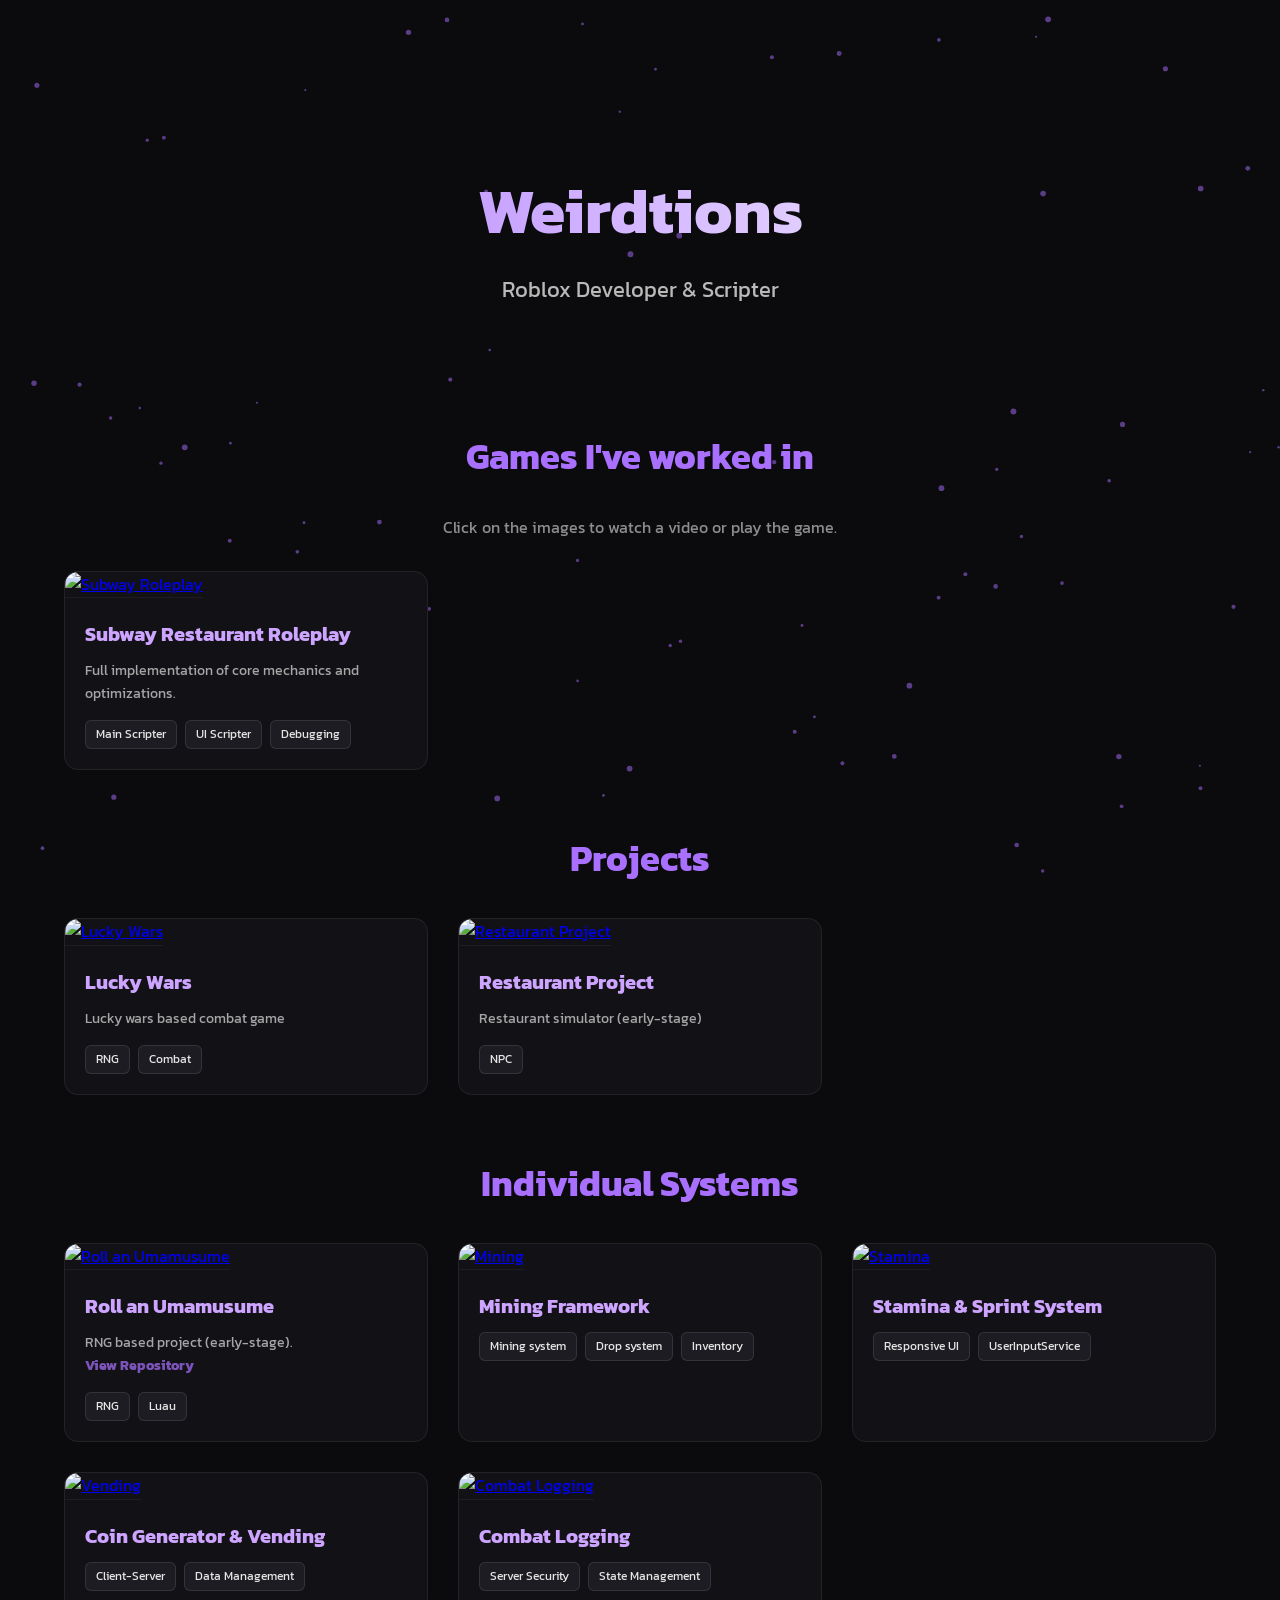
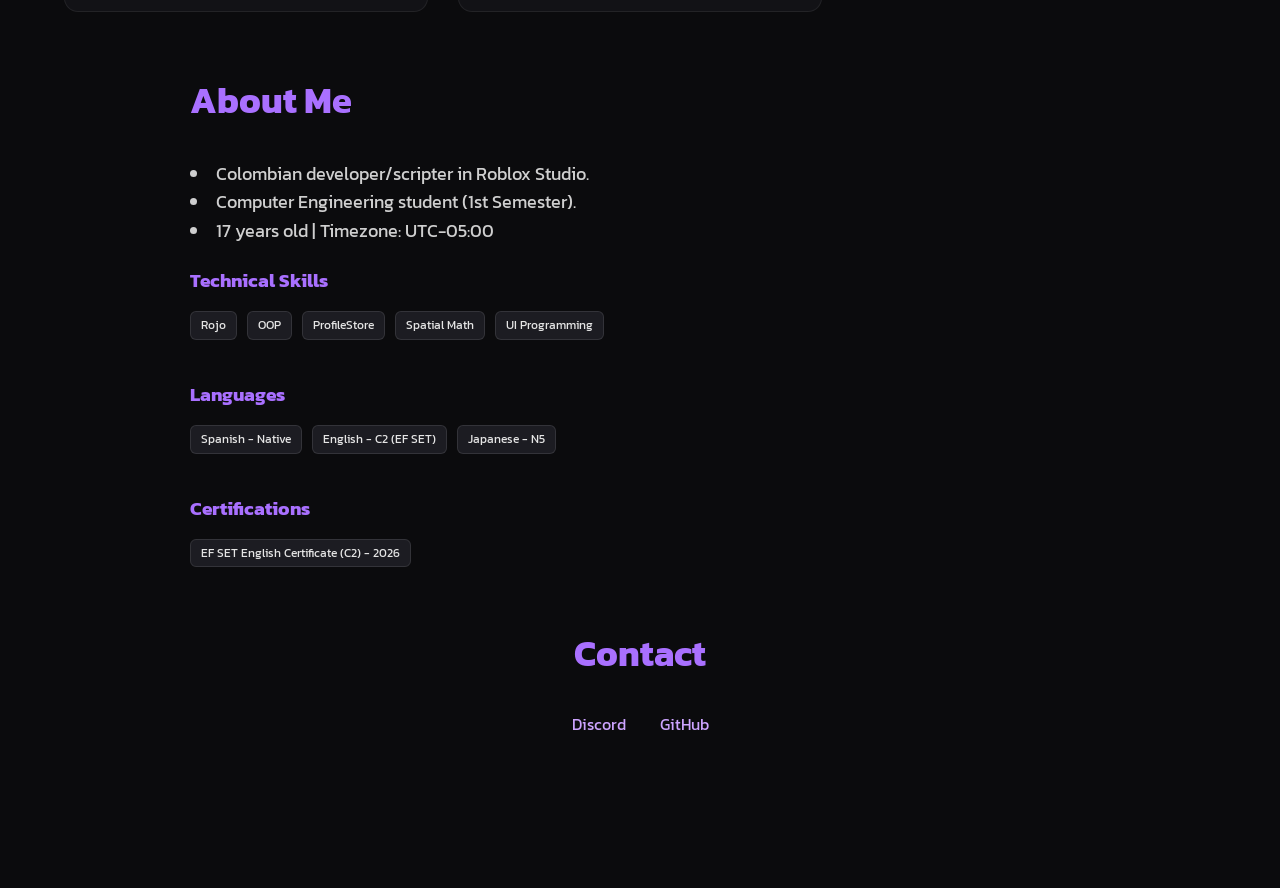
==== index.html @ 94214bb8 "Update index.html" ====
<!DOCTYPE html>
<html lang="en">
<head>
  <meta charset="UTF-8" />
  <meta name="viewport" content="width=device-width, initial-scale=1.0" />
  <title>Weirdtions | Roblox Scripter</title>
  <style>
    @import url('https://fonts.googleapis.com/css2?family=Kanit:wght@300;400;700&display=swap');

    * {
      margin: 0;
      padding: 0;
      box-sizing: border-box;
      font-family: 'Kanit', sans-serif;
    }

    body {
      background: #0b0b0d;
      color: #e5e5e5;
      overflow-x: hidden;
      line-height: 1.6;
    }

    /* --- Header --- */
    header {
      position: sticky;
      top: 0;
      background: rgba(10, 10, 12, 0.8);
      backdrop-filter: blur(8px);
      padding: 20px 40px;
      display: flex;
      justify-content: space-between;
      align-items: center;
      z-index: 1000;
      border-bottom: 1px solid rgba(255,255,255,0.06);
    }

    header h1 {
      font-size: 28px;
      font-weight: 700;
      color: #a970ff;
      letter-spacing: 2px;
    }

    nav a {
      margin-left: 30px;
      text-decoration: none;
      color: #d1d1d1;
      transition: 0.3s;
      font-size: 14px;
      text-transform: uppercase;
    }

    nav a:hover {
      color: #a970ff;
    }

    /* --- Particles --- */
    #particles {
      position: fixed;
      top: 0;
      left: 0;
      width: 100%;
      height: 100%;
      z-index: -1;
      pointer-events: none;
    }

    /* --- Sections General --- */
    section {
      width: 90%;
      max-width: 1200px;
      margin: 60px auto;
    }

    .section-title {
      font-size: 36px;
      color: #a970ff;
      margin-bottom: 30px;
      text-align: center;
    }

    /* --- Hero Section --- */
    .hero {
      text-align: center;
      padding: 100px 20px 60px;
    }

    .hero h2 {
      font-size: 64px;
      margin-bottom: 10px;
      background: linear-gradient(to right, #a970ff, #fff);
      -webkit-background-clip: text;
      -webkit-text-fill-color: transparent;
    }

    .hero p {
      font-size: 22px;
      opacity: 0.8;
    }

    /* --- Grid & Cards --- */
    .grid {
      display: grid;
      grid-template-columns: repeat(auto-fill, minmax(320px, 1fr));
      gap: 30px;
    }

    .card {
      background: #121216;
      border: 1px solid rgba(255,255,255,0.07);
      border-radius: 14px;
      overflow: hidden;
      transition: transform 0.35s ease, box-shadow 0.35s ease;
      display: flex;
      flex-direction: column;
    }

    .card:hover {
      transform: translateY(-8px);
      box-shadow: 0 0 25px rgba(169,112,255,0.25);
    }

    .card img {
      width: 100%;
      height: 180px;
      object-fit: cover;
      border-bottom: 1px solid rgba(255,255,255,0.05);
    }

    .card-content {
      padding: 20px;
      flex-grow: 1;
    }

    .card-content h3 {
      margin-bottom: 10px;
      color: #cda4ff;
      font-size: 20px;
    }

    .card-content p {
      font-size: 14px;
      opacity: 0.7;
      margin-bottom: 15px;
    }

    .card-content a {
      color: #a970ff;
      text-decoration: none;
      font-weight: bold;
    }

    /* --- Tags --- */
    .tags {
      margin-top: auto;
      display: flex;
      flex-wrap: wrap;
      gap: 8px;
    }

    .tag {
      padding: 4px 10px;
      background: #1c1c22;
      border-radius: 6px;
      font-size: 12px;
      border: 1px solid rgba(255,255,255,0.1);
    }

    /* --- About & Skills --- */
    .content-block {
      max-width: 900px;
    }

    ul {
      list-style-position: inside;
      margin-bottom: 20px;
    }

    .tag-link {
        text-decoration: none;
        color: inherit;
    }

  </style>
</head>
<body>

  <canvas id="particles"></canvas>
  
  <section class="hero">
    <h2>Weirdtions</h2>
    <p>Roblox Developer & Scripter</p>
  </section>

  <section id="projects">
    <h2 class="section-title">Games I've worked in</h2>
    <p style="text-align: center; margin-bottom: 30px; opacity: 0.6;">Click on the images to watch a video or play the game.</p>
    
    <div class="grid">
      <div class="card">
        <a href="https://www.roblox.com/games/83786042739944/Subway-Restaurant-Roleplay" target="_blank">
          <img src="https://tr.rbxcdn.com/180DAY-7998c14dd5353970a750740cd9629d48/768/432/Image/Webp/noFilter" alt="Subway Roleplay" />
        </a>
        <div class="card-content">
          <h3>Subway Restaurant Roleplay</h3>
          <p>Full implementation of core mechanics and optimizations.</p>
          <div class="tags">
            <span class="tag">Main Scripter</span>
            <span class="tag">UI Scripter</span>
            <span class="tag">Debugging</span>
          </div>
        </div>
      </div>
    </div>
  </section>

  <section>
    <h2 class="section-title">Projects</h2>
    <div class="grid">
      
      <div class="card">
        <a href="https://streamable.com/yrgcjq" target="_blank">
          <img src="https://i.ibb.co/fVd57yQ2/Roblox-Screen-Shot20260523-104305053.png" alt="Lucky Wars"/>
        </a>
        <div class="card-content">
          <h3>Lucky Wars</h3>
          <p>Lucky wars based combat game</p>
          <div class="tags">
            <span class="tag">RNG</span>
            <span class="tag">Combat</span>
          </div>
        </div>
      </div>
      
      <div class="card">
        <a href="https://streamable.com/957iaq" target="_blank">
          <img src="https://i.ibb.co/vCypgT9j/Roblox-Screen-Shot20260523-104346389.png" alt="Restaurant Project"/>
        </a>
        <div class="card-content">
          <h3>Restaurant Project</h3>
          <p>Restaurant simulator (early-stage)</p>
          <div class="tags">
            <span class="tag">NPC</span>
          </div>
        </div>
      </div>
      
    </div>
  </section>

  <section>
    <h2 class="section-title">Individual Systems</h2>
    <div class="grid">
      
      <div class="card">
        <a href="https://streamable.com/8vircv" target="_blank">
          <img src="https://i.ibb.co/5hd9XRy0/Roblox-Screen-Shot20260214-201826424.png" alt="Roll an Umamusume" />
        </a>
        <div class="card-content">
          <h3>Roll an Umamusume</h3>
          <p>RNG based project (early-stage). <br> <a href="https://github.com/Weirdtions/Roll-an-Umamusume" target="_blank">View Repository</a></p>
          <div class="tags">
            <span class="tag">RNG</span>
            <span class="tag">Luau</span>
          </div>
        </div>
      </div>
      
      <div class="card">
        <a href="https://streamable.com/4tppvn" target="_blank">
          <img src="https://i.ibb.co/XZjhmpHh/Roblox-Screen-Shot20260102-184809490.png" alt="Mining" />
        </a>
        <div class="card-content">
          <h3>Mining Framework</h3>
          <div class="tags">
            <span class="tag">Mining system</span>
            <span class="tag">Drop system</span>
            <span class="tag">Inventory</span>
          </div>
        </div>
      </div>

      <div class="card">
        <a href="https://streamable.com/7yrb4y" target="_blank">
          <img src="https://i.ibb.co/21bM88f7/Roblox-Screen-Shot20251123-150308540.png" alt="Stamina" />
        </a>
        <div class="card-content">
          <h3>Stamina & Sprint System</h3>
          <div class="tags">
            <span class="tag">Responsive UI</span>
            <span class="tag">UserInputService</span>
          </div>
        </div>
      </div>

      <div class="card">
        <a href="https://streamable.com/p9arel" target="_blank">
          <img src="https://i.ibb.co/xTkb9Qv/image.png" alt="Vending" />
        </a>
        <div class="card-content">
          <h3>Coin Generator & Vending</h3>
          <div class="tags">
            <span class="tag">Client-Server</span>
            <span class="tag">Data Management</span>
          </div>
        </div>
      </div>

      <div class="card">
        <a href="https://streamable.com/cpd4g8" target="_blank">
          <img src="https://i.ibb.co/7xpnQQR8/Roblox-Screen-Shot20251229-204443627.png" alt="Combat Logging" />
        </a>
        <div class="card-content">
          <h3>Combat Logging</h3>
          <div class="tags">
            <span class="tag">Server Security</span>
            <span class="tag">State Management</span>
          </div>
        </div>
      </div>
    </div>
  </section>

  <section id="about" class="content-block">
    <h2 class="section-title" style="text-align: left;">About Me</h2>
    <ul style="font-size: 18px; opacity: 0.9;">
      <li>Colombian developer/scripter in Roblox Studio.</li>
      <li>Computer Engineering student (1st Semester).</li>
      <li>17 years old | Timezone: UTC-05:00</li>
    </ul>

    <h3 style="color: #a970ff; margin-bottom: 15px;">Technical Skills</h3>
    <div style="display:flex; flex-wrap:wrap; gap:10px; margin-bottom: 40px;">
      <span class="tag">Rojo</span>
      <span class="tag">OOP</span>
      <span class="tag">ProfileStore</span>
      <span class="tag">Spatial Math</span>
      <span class="tag">UI Programming</span>
    </div>

    <h3 style="color: #a970ff; margin-bottom: 15px;">Languages</h3>
    <div style="display:flex; flex-wrap:wrap; gap:10px; margin-bottom: 40px;">
      <span class="tag">Spanish - Native</span>
      <span class="tag">English - C2 (EF SET)</span>
      <span class="tag">Japanese - N5</span>
    </div>

    <h3 style="color: #a970ff; margin-bottom: 15px;">Certifications</h3>
    <a href="https://cert.efset.org/RaTxkC" target="_blank" class="tag-link">
        <span class="tag" style="cursor: pointer;">EF SET English Certificate (C2) - 2026</span>
    </a>
  </section>

  <section id="contact" style="margin-bottom: 150px;">
    <h2 class="section-title">Contact</h2>
    <div style="text-align: center;">
      <a href="https://discord.com/users/weirdtions_" target="_blank" style="color:#cda4ff; margin: 0 15px; text-decoration: none;">Discord</a>
      <a href="https://github.com/weirdtions" target="_blank" style="color:#cda4ff; margin: 0 15px; text-decoration: none;">GitHub</a>
    </div>
  </section>

  <script>
    const canvas = document.getElementById("particles");
    const ctx = canvas.getContext("2d");

    function resize() {
      canvas.width = window.innerWidth;
      canvas.height = window.innerHeight;
    }
    window.addEventListener('resize', resize);
    resize();

    const particles = [];
    for (let i = 0; i < 80; i++) {
      particles.push({
        x: Math.random() * canvas.width,
        y: Math.random() * canvas.height,
        size: Math.random() * 2 + 1,
        vx: (Math.random() - 0.5) * 0.4,
        vy: (Math.random() - 0.5) * 0.4,
      });
    }

    function animate() {
      ctx.clearRect(0, 0, canvas.width, canvas.height);
      ctx.fillStyle = "rgba(169,112,255,0.5)";
      particles.forEach(p => {
        p.x += p.vx;
        p.y += p.vy;
        if (p.x < 0 || p.x > canvas.width) p.vx *= -1;
        if (p.y < 0 || p.y > canvas.height) p.vy *= -1;
        ctx.beginPath();
        ctx.arc(p.x, p.y, p.size, 0, Math.PI * 2);
        ctx.fill();
      });
      requestAnimationFrame(animate);
    }
    animate();
  </script>
</body>
</html>
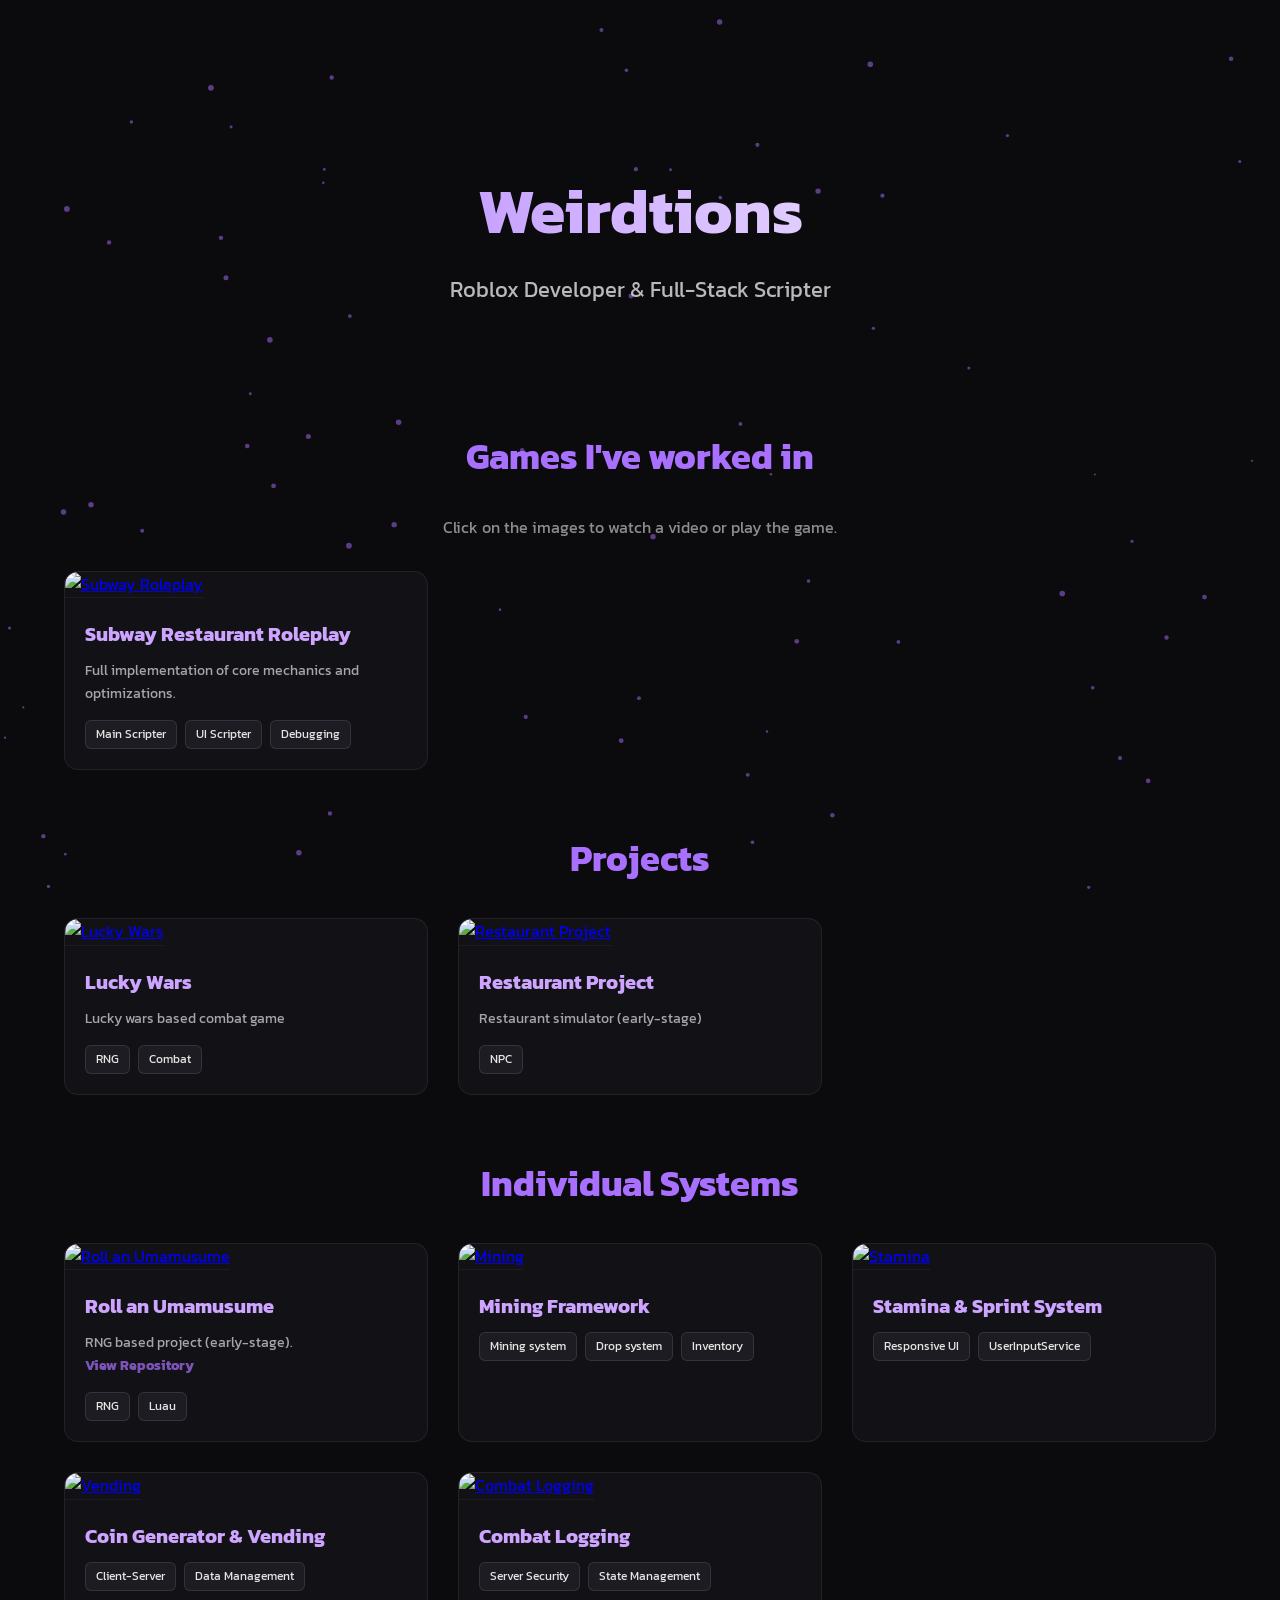
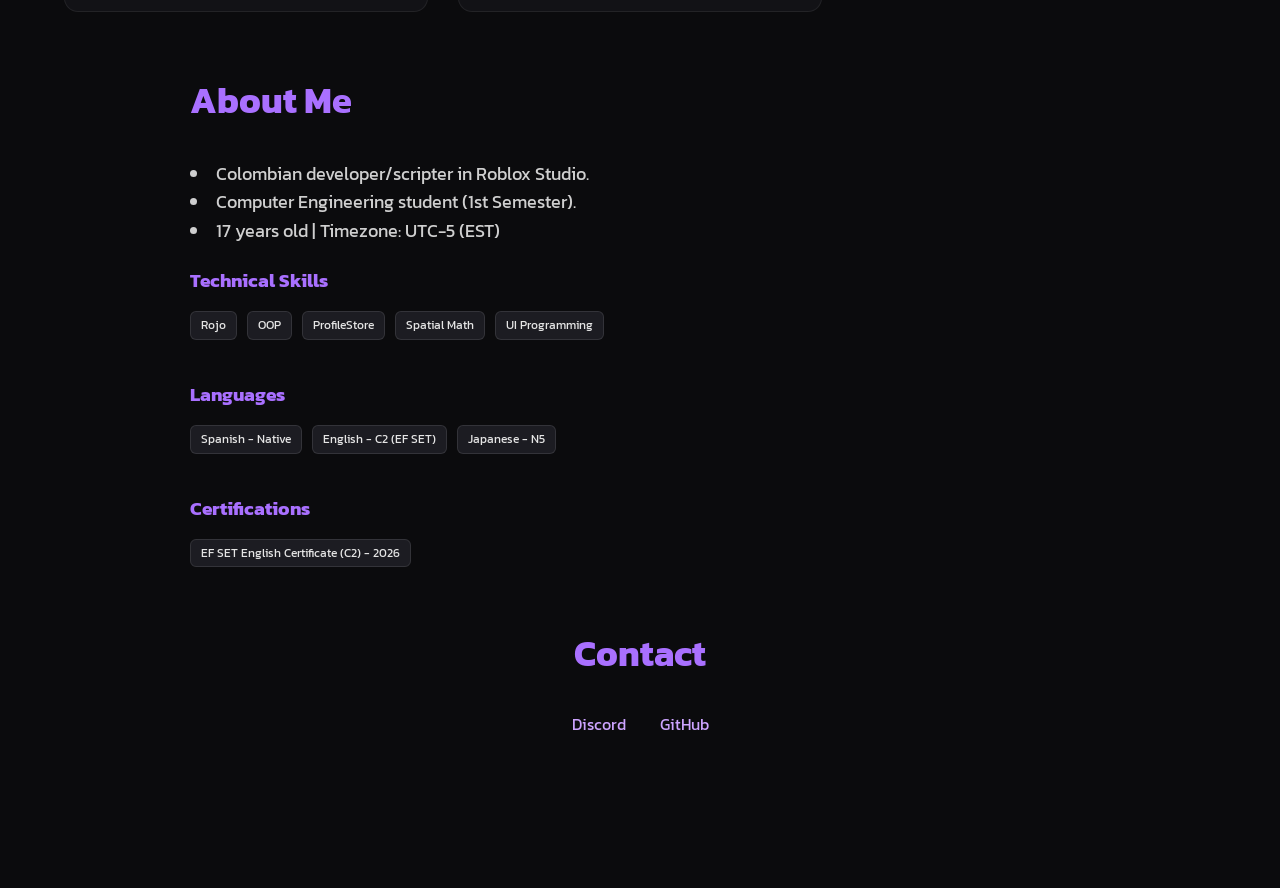
==== commit 67fc6645: "Update job title and timezone format" ====
--- a/index.html
+++ b/index.html
@@ -190,7 +190,7 @@
   
   <section class="hero">
     <h2>Weirdtions</h2>
-    <p>Roblox Developer & Scripter</p>
+    <p>Roblox Developer & Full-Stack Scripter</p>
   </section>
 
   <section id="projects">
@@ -327,7 +327,7 @@
     <ul style="font-size: 18px; opacity: 0.9;">
       <li>Colombian developer/scripter in Roblox Studio.</li>
       <li>Computer Engineering student (1st Semester).</li>
-      <li>17 years old | Timezone: UTC-05:00</li>
+      <li>17 years old | Timezone: UTC-5 (EST)</li>
     </ul>
 
     <h3 style="color: #a970ff; margin-bottom: 15px;">Technical Skills</h3>
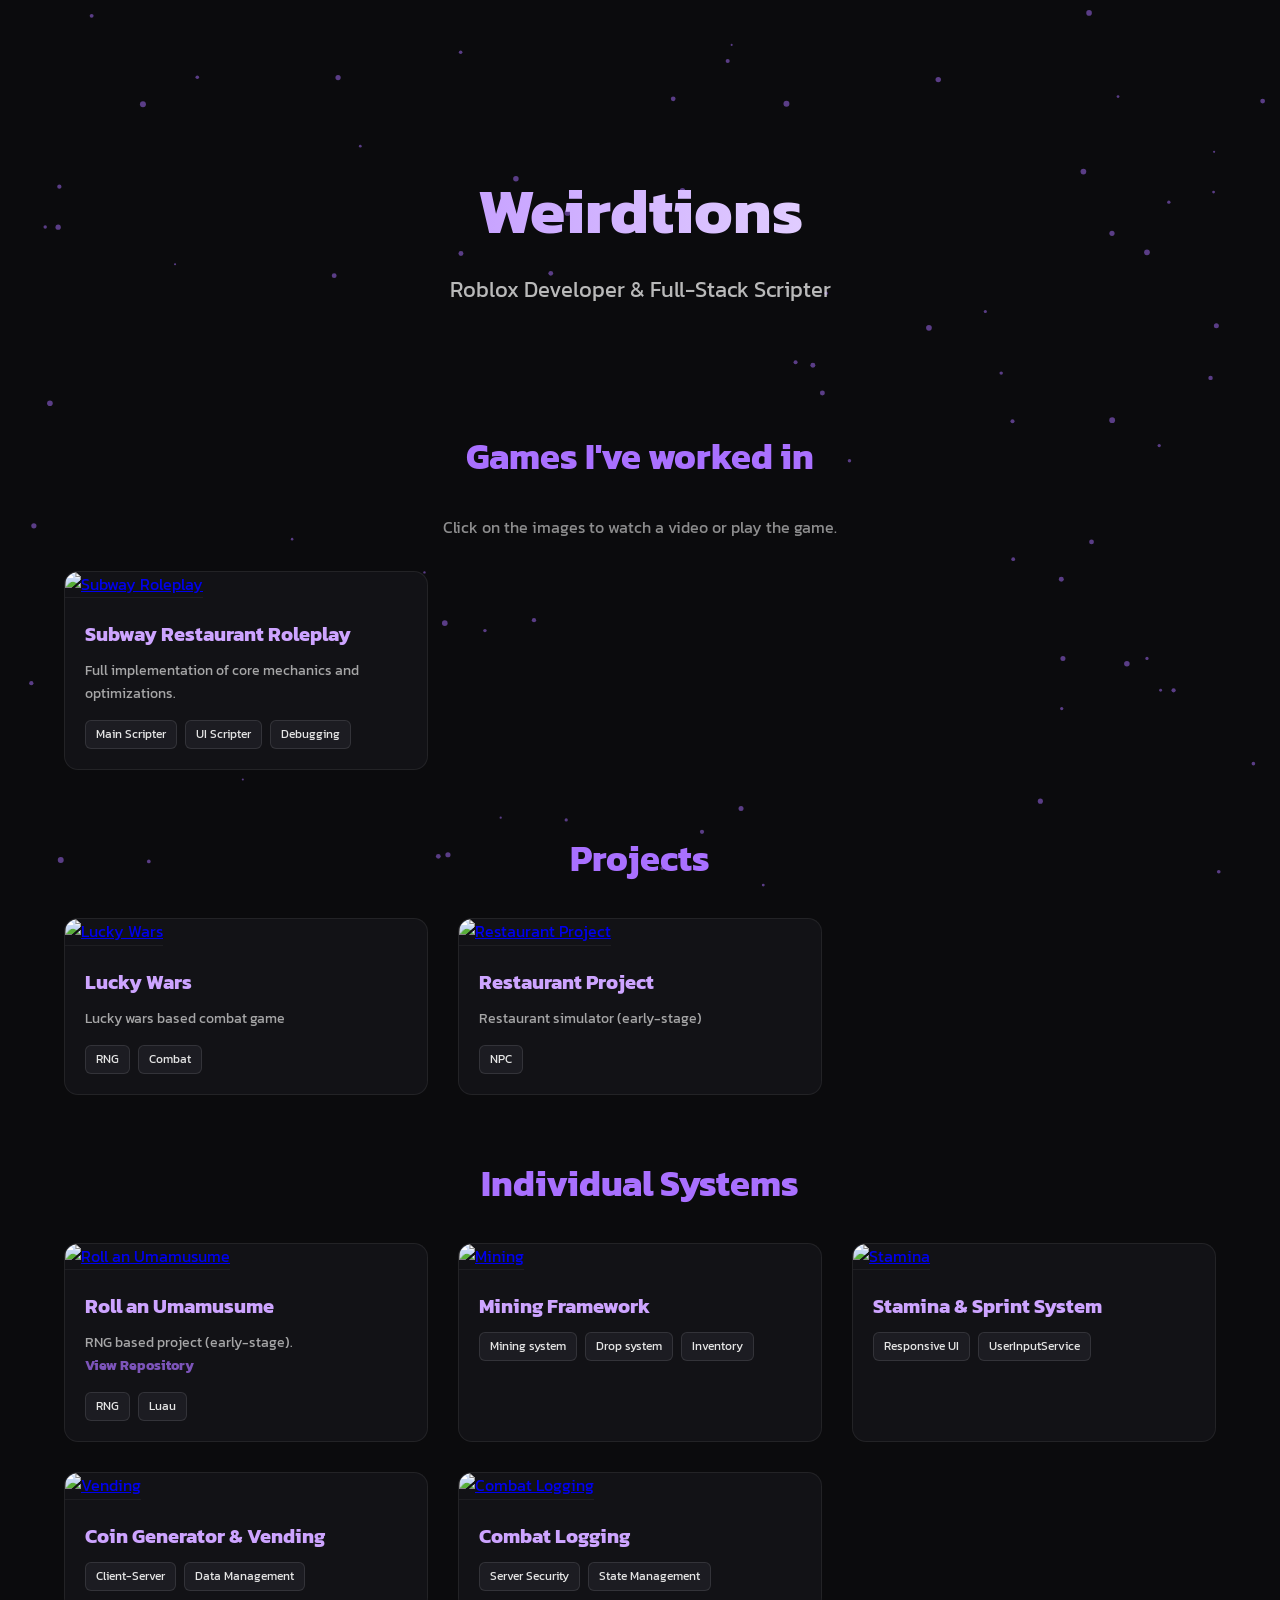
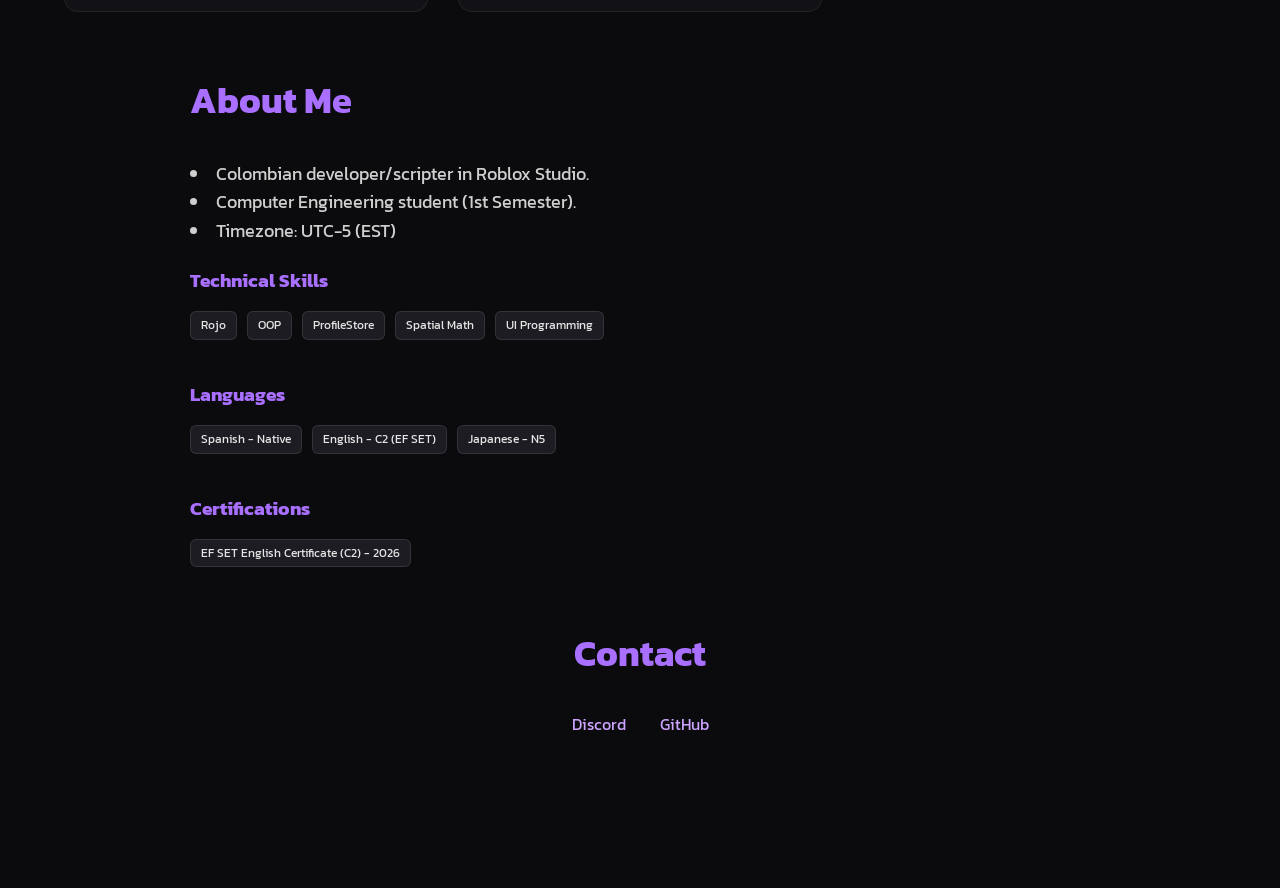
==== commit 5934a41d: "Update index.html" ====
--- a/index.html
+++ b/index.html
@@ -327,7 +327,7 @@
     <ul style="font-size: 18px; opacity: 0.9;">
       <li>Colombian developer/scripter in Roblox Studio.</li>
       <li>Computer Engineering student (1st Semester).</li>
-      <li>17 years old | Timezone: UTC-5 (EST)</li>
+      <li>Timezone: UTC-5 (EST)</li>
     </ul>
 
     <h3 style="color: #a970ff; margin-bottom: 15px;">Technical Skills</h3>
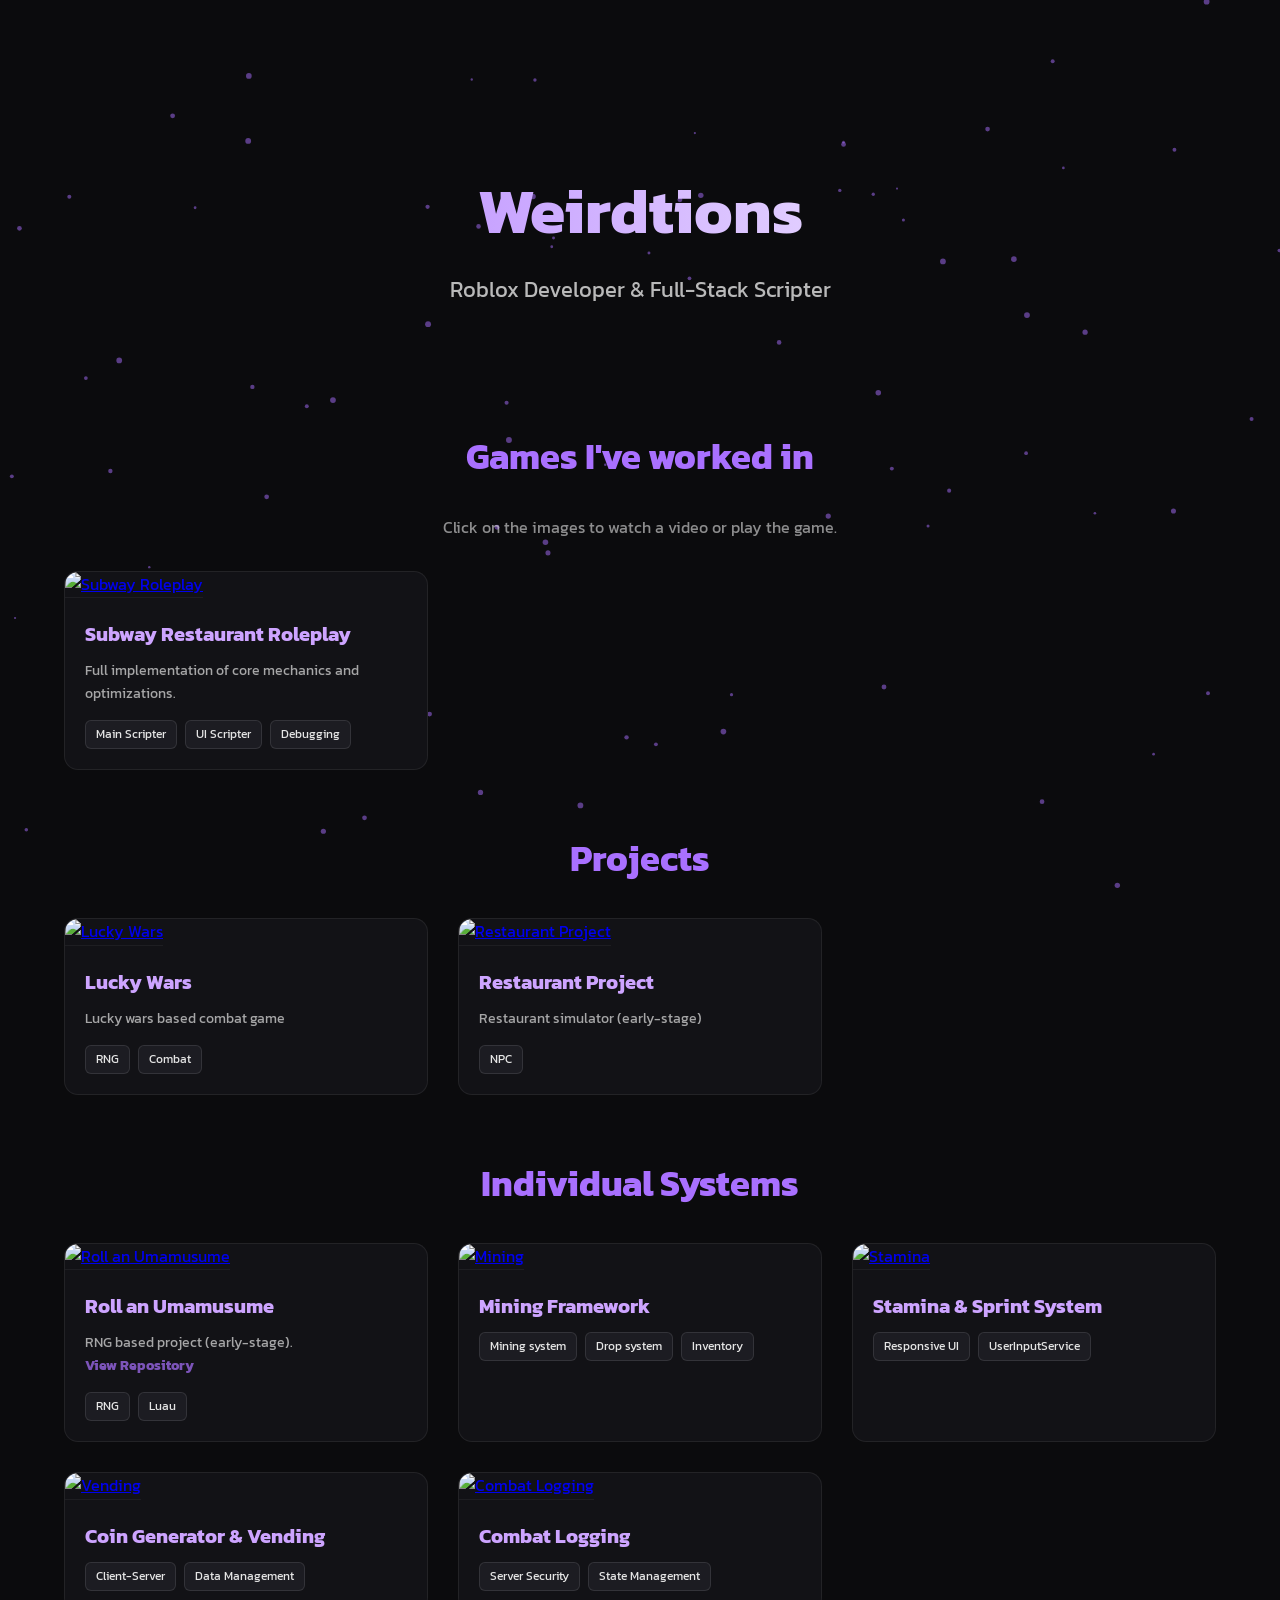
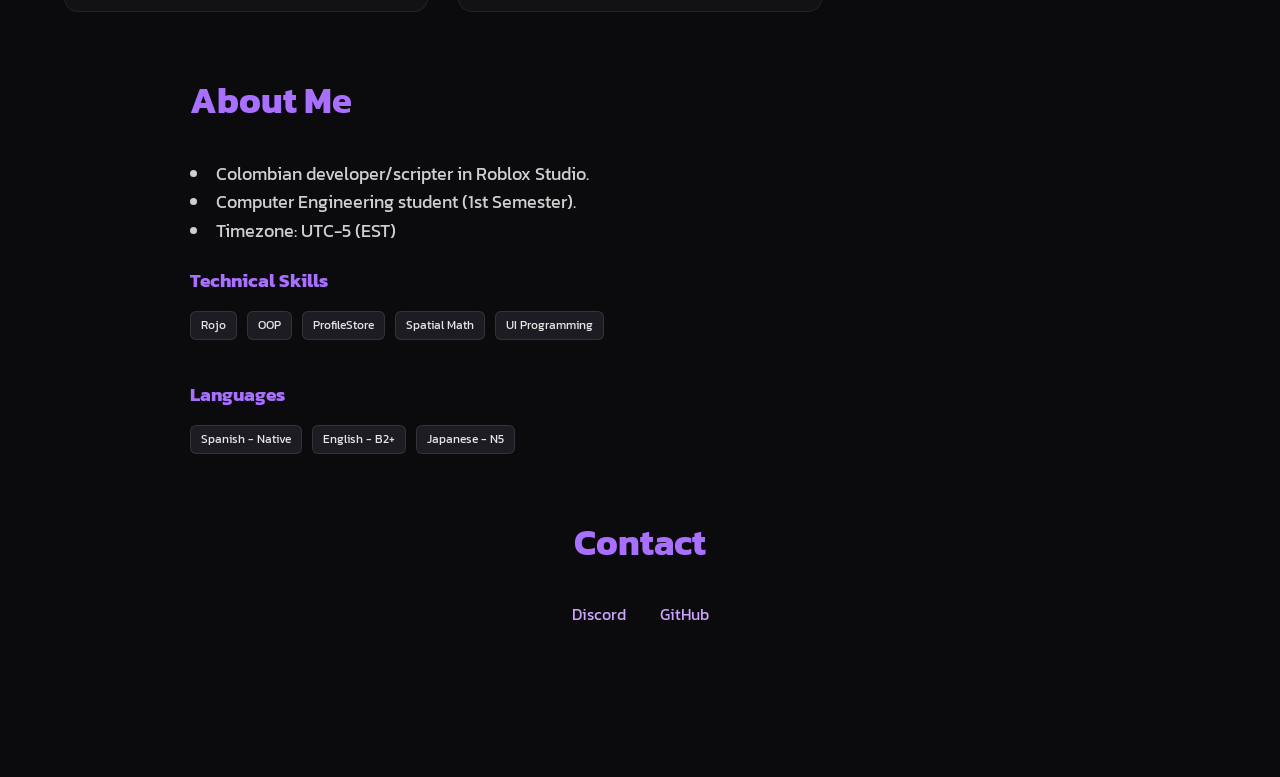
==== commit 20009e01: "Change English proficiency level to B2 Updated English language proficiency level from C2 to B2." ====
--- a/index.html
+++ b/index.html
@@ -342,14 +342,9 @@
     <h3 style="color: #a970ff; margin-bottom: 15px;">Languages</h3>
     <div style="display:flex; flex-wrap:wrap; gap:10px; margin-bottom: 40px;">
       <span class="tag">Spanish - Native</span>
-      <span class="tag">English - C2 (EF SET)</span>
+      <span class="tag">English - B2+</span>
       <span class="tag">Japanese - N5</span>
     </div>
-
-    <h3 style="color: #a970ff; margin-bottom: 15px;">Certifications</h3>
-    <a href="https://cert.efset.org/RaTxkC" target="_blank" class="tag-link">
-        <span class="tag" style="cursor: pointer;">EF SET English Certificate (C2) - 2026</span>
-    </a>
   </section>
 
   <section id="contact" style="margin-bottom: 150px;">
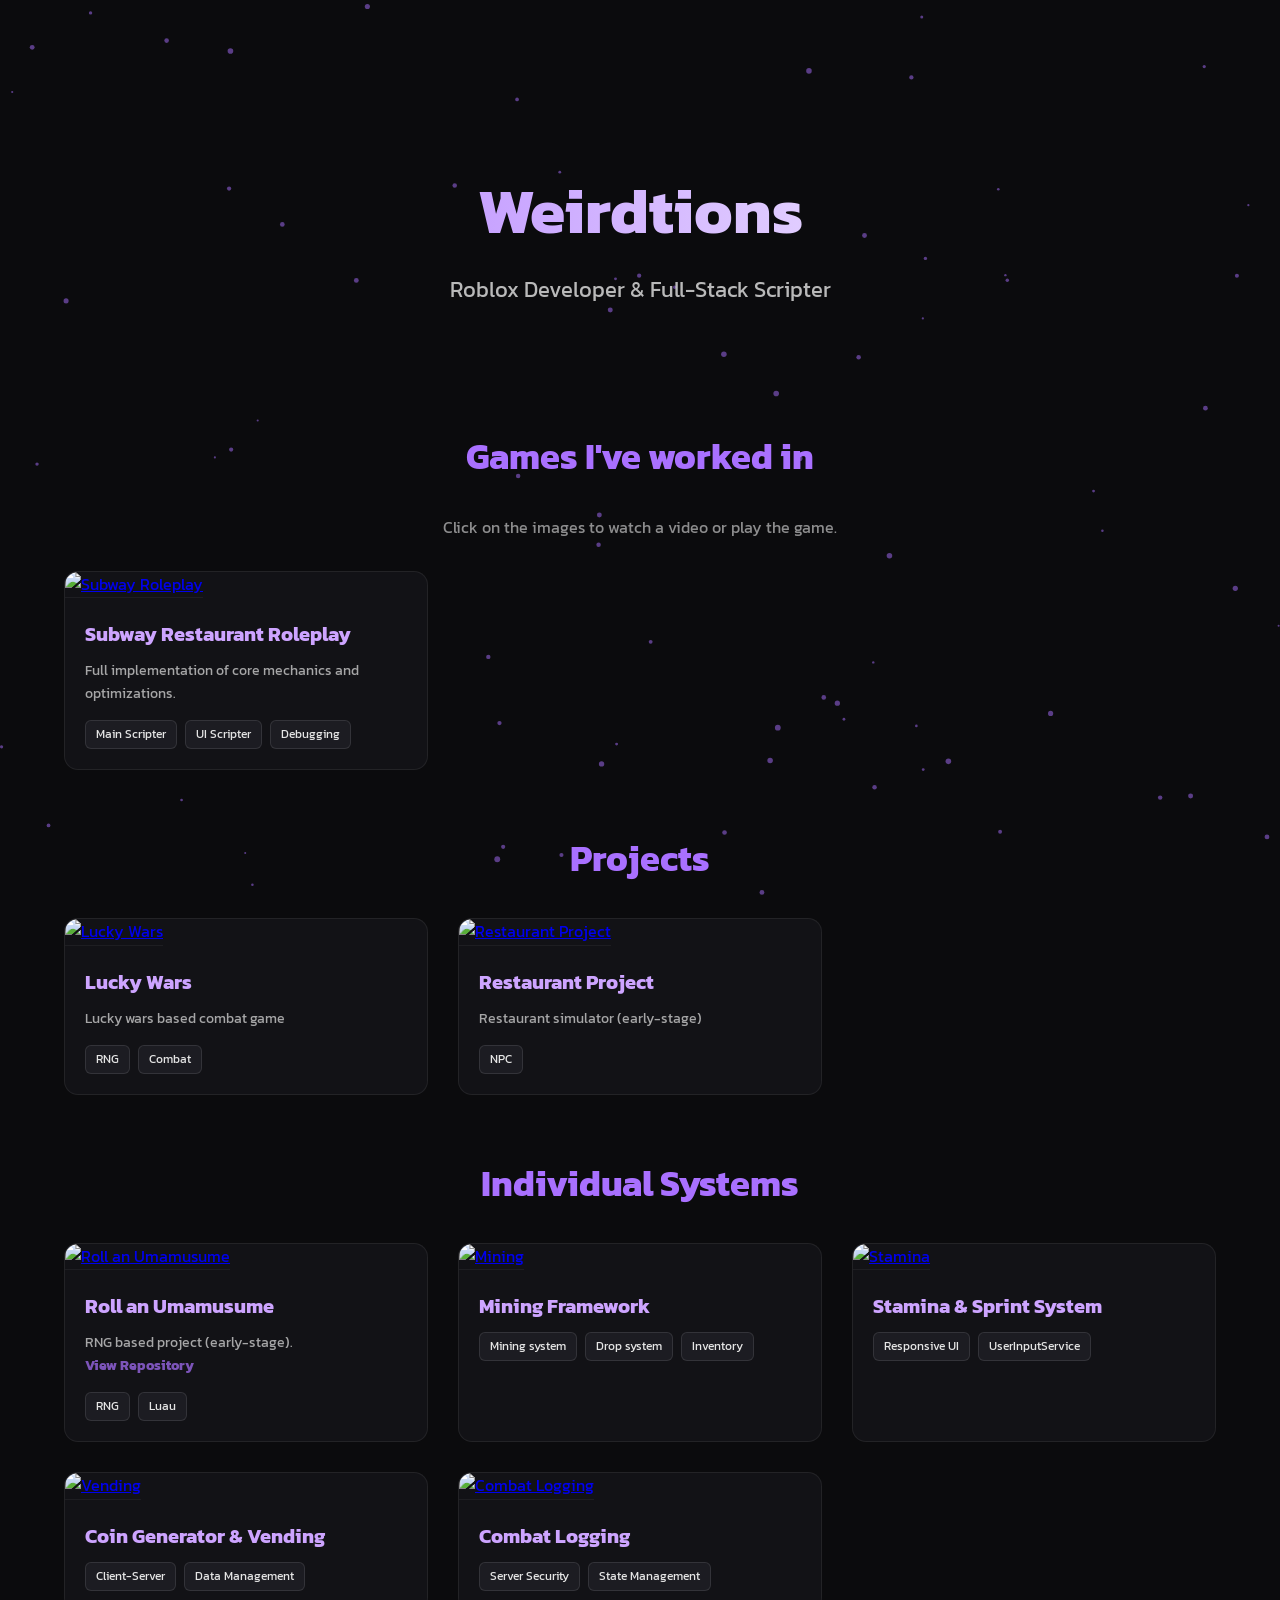
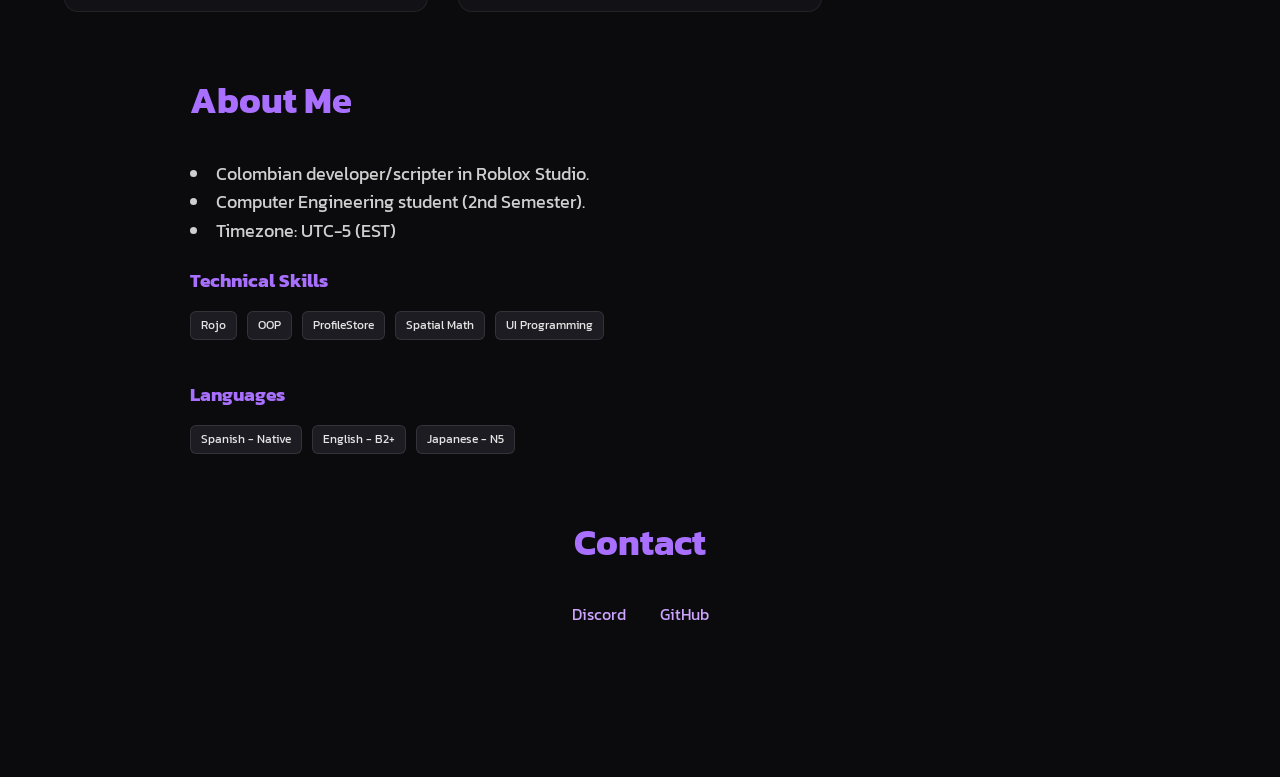
==== commit 613e6a65: "Update index.html" ====
--- a/index.html
+++ b/index.html
@@ -326,7 +326,7 @@
     <h2 class="section-title" style="text-align: left;">About Me</h2>
     <ul style="font-size: 18px; opacity: 0.9;">
       <li>Colombian developer/scripter in Roblox Studio.</li>
-      <li>Computer Engineering student (1st Semester).</li>
+      <li>Computer Engineering student (2nd Semester).</li>
       <li>Timezone: UTC-5 (EST)</li>
     </ul>
 
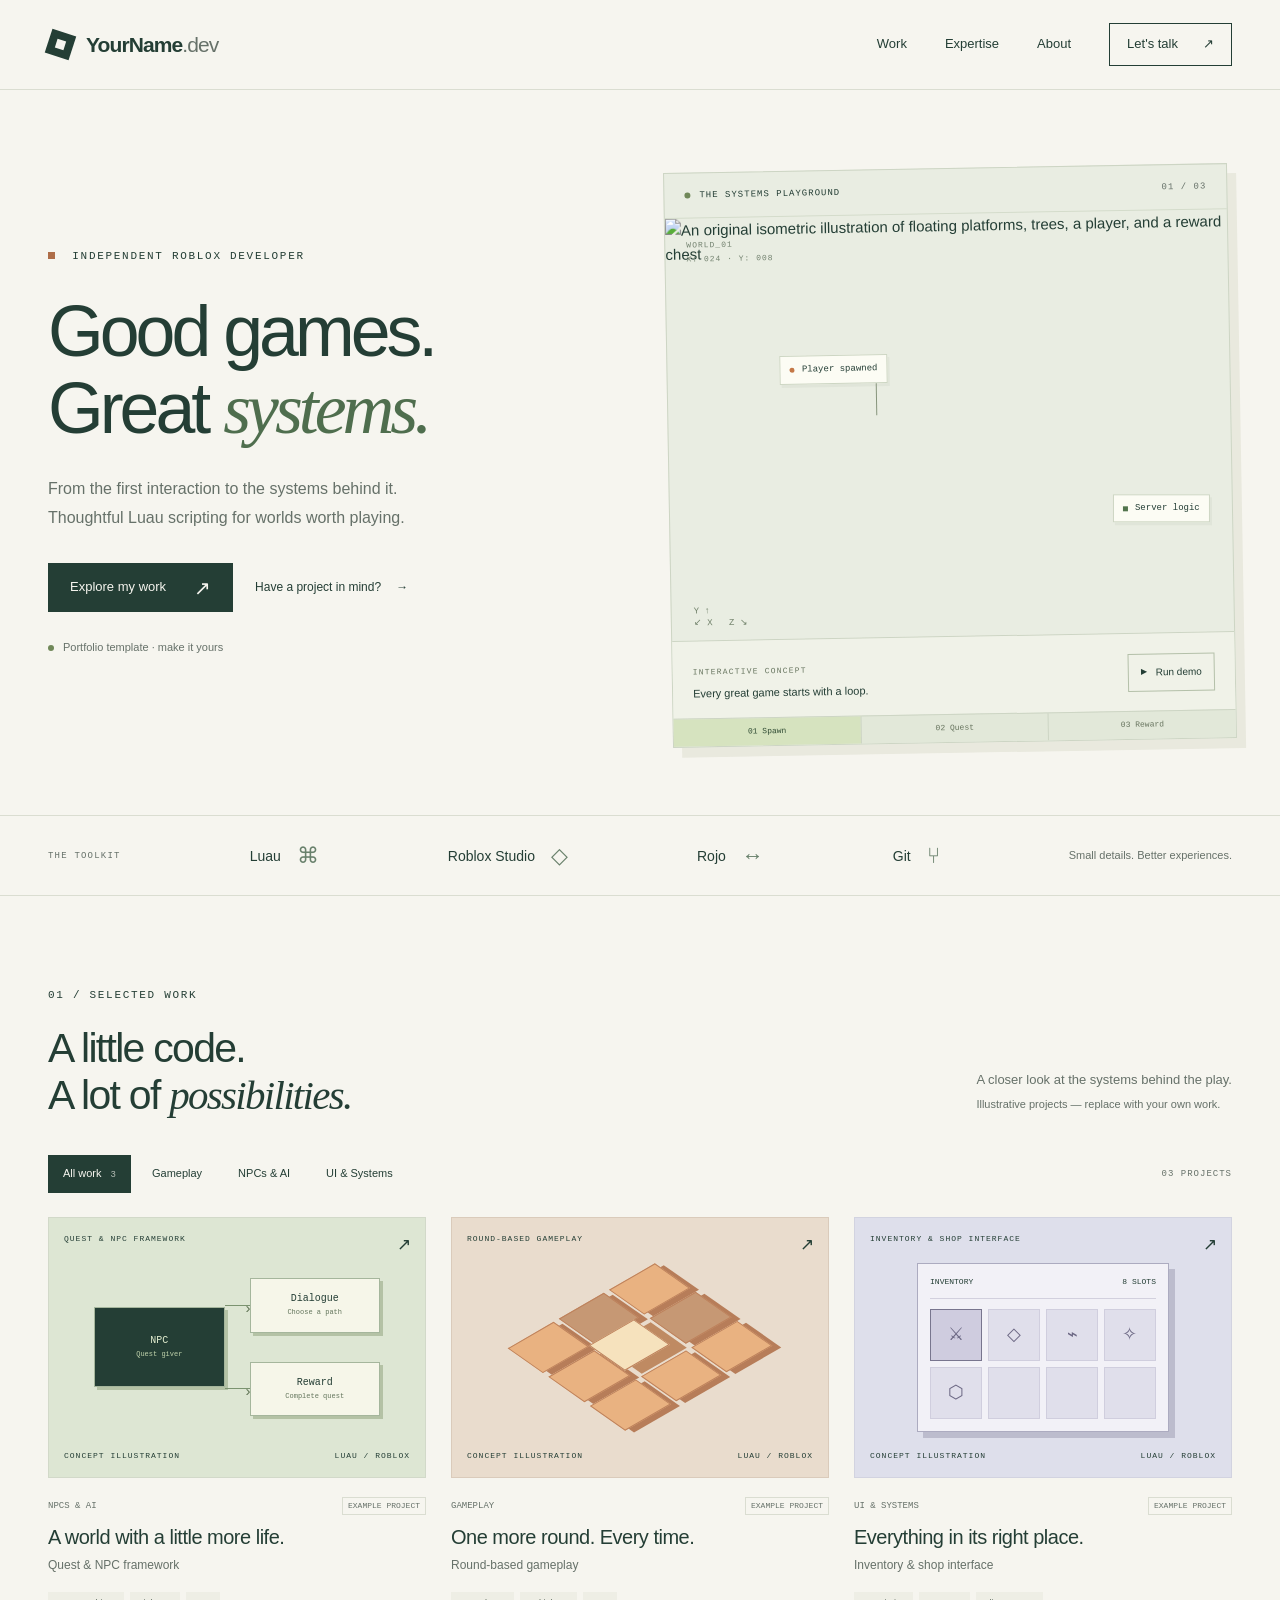
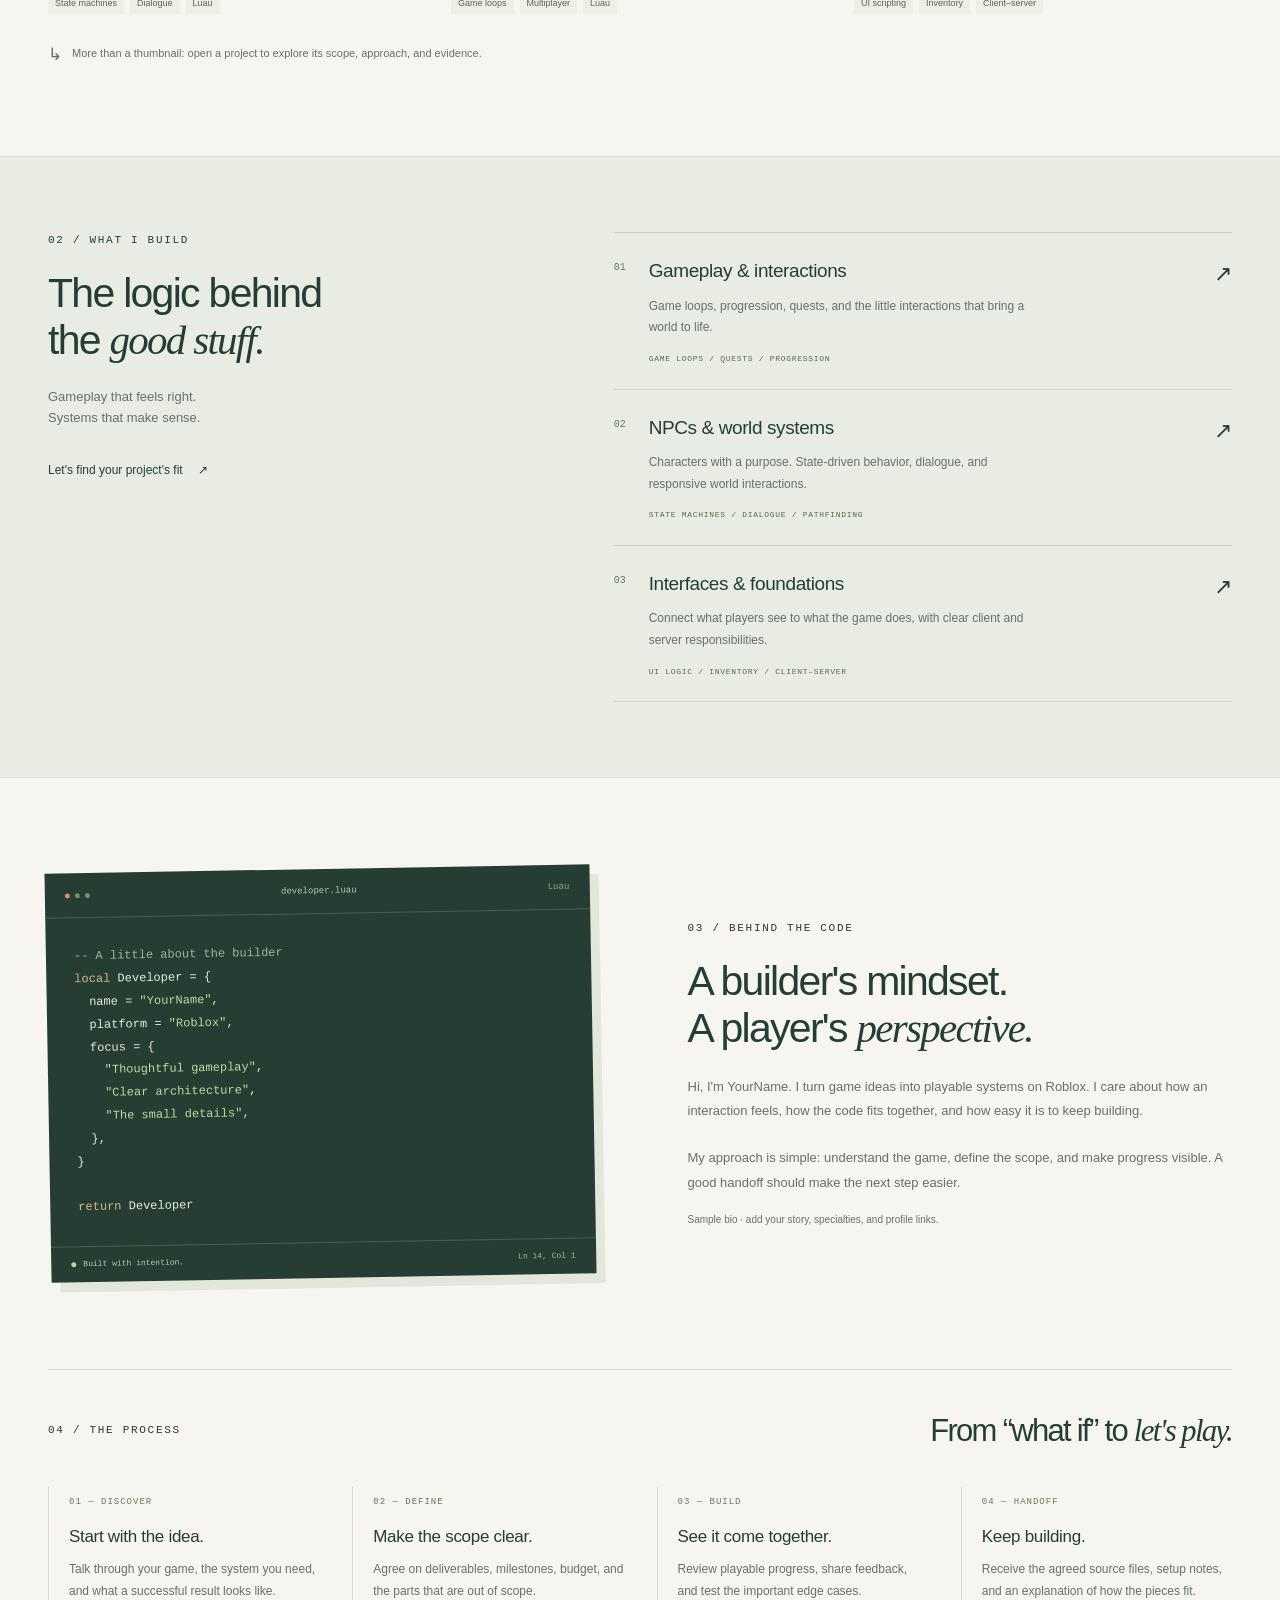
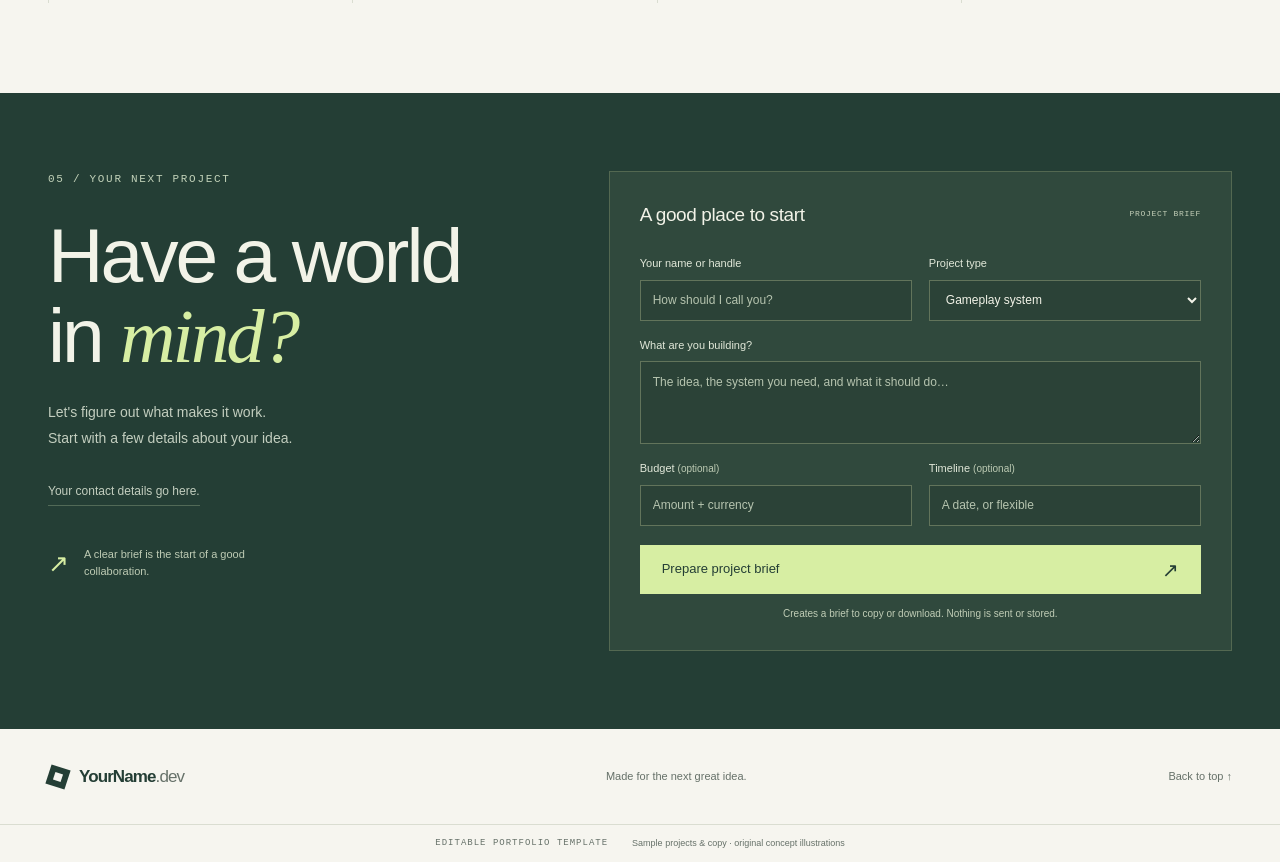
==== commit 6d8e0b2b: "new" ====
--- a/index.html
+++ b/index.html
@@ -1,397 +1,96 @@
-<!DOCTYPE html>
+<!doctype html>
 <html lang="en">
 <head>
-  <meta charset="UTF-8" />
-  <meta name="viewport" content="width=device-width, initial-scale=1.0" />
-  <title>Weirdtions | Roblox Scripter</title>
-  <style>
-    @import url('https://fonts.googleapis.com/css2?family=Kanit:wght@300;400;700&display=swap');
-
-    * {
-      margin: 0;
-      padding: 0;
-      box-sizing: border-box;
-      font-family: 'Kanit', sans-serif;
-    }
-
-    body {
-      background: #0b0b0d;
-      color: #e5e5e5;
-      overflow-x: hidden;
-      line-height: 1.6;
-    }
-
-    /* --- Header --- */
-    header {
-      position: sticky;
-      top: 0;
-      background: rgba(10, 10, 12, 0.8);
-      backdrop-filter: blur(8px);
-      padding: 20px 40px;
-      display: flex;
-      justify-content: space-between;
-      align-items: center;
-      z-index: 1000;
-      border-bottom: 1px solid rgba(255,255,255,0.06);
-    }
-
-    header h1 {
-      font-size: 28px;
-      font-weight: 700;
-      color: #a970ff;
-      letter-spacing: 2px;
-    }
-
-    nav a {
-      margin-left: 30px;
-      text-decoration: none;
-      color: #d1d1d1;
-      transition: 0.3s;
-      font-size: 14px;
-      text-transform: uppercase;
-    }
-
-    nav a:hover {
-      color: #a970ff;
-    }
-
-    /* --- Particles --- */
-    #particles {
-      position: fixed;
-      top: 0;
-      left: 0;
-      width: 100%;
-      height: 100%;
-      z-index: -1;
-      pointer-events: none;
-    }
-
-    /* --- Sections General --- */
-    section {
-      width: 90%;
-      max-width: 1200px;
-      margin: 60px auto;
-    }
-
-    .section-title {
-      font-size: 36px;
-      color: #a970ff;
-      margin-bottom: 30px;
-      text-align: center;
-    }
-
-    /* --- Hero Section --- */
-    .hero {
-      text-align: center;
-      padding: 100px 20px 60px;
-    }
-
-    .hero h2 {
-      font-size: 64px;
-      margin-bottom: 10px;
-      background: linear-gradient(to right, #a970ff, #fff);
-      -webkit-background-clip: text;
-      -webkit-text-fill-color: transparent;
-    }
-
-    .hero p {
-      font-size: 22px;
-      opacity: 0.8;
-    }
-
-    /* --- Grid & Cards --- */
-    .grid {
-      display: grid;
-      grid-template-columns: repeat(auto-fill, minmax(320px, 1fr));
-      gap: 30px;
-    }
-
-    .card {
-      background: #121216;
-      border: 1px solid rgba(255,255,255,0.07);
-      border-radius: 14px;
-      overflow: hidden;
-      transition: transform 0.35s ease, box-shadow 0.35s ease;
-      display: flex;
-      flex-direction: column;
-    }
-
-    .card:hover {
-      transform: translateY(-8px);
-      box-shadow: 0 0 25px rgba(169,112,255,0.25);
-    }
-
-    .card img {
-      width: 100%;
-      height: 180px;
-      object-fit: cover;
-      border-bottom: 1px solid rgba(255,255,255,0.05);
-    }
-
-    .card-content {
-      padding: 20px;
-      flex-grow: 1;
-    }
-
-    .card-content h3 {
-      margin-bottom: 10px;
-      color: #cda4ff;
-      font-size: 20px;
-    }
-
-    .card-content p {
-      font-size: 14px;
-      opacity: 0.7;
-      margin-bottom: 15px;
-    }
-
-    .card-content a {
-      color: #a970ff;
-      text-decoration: none;
-      font-weight: bold;
-    }
-
-    /* --- Tags --- */
-    .tags {
-      margin-top: auto;
-      display: flex;
-      flex-wrap: wrap;
-      gap: 8px;
-    }
-
-    .tag {
-      padding: 4px 10px;
-      background: #1c1c22;
-      border-radius: 6px;
-      font-size: 12px;
-      border: 1px solid rgba(255,255,255,0.1);
-    }
-
-    /* --- About & Skills --- */
-    .content-block {
-      max-width: 900px;
-    }
-
-    ul {
-      list-style-position: inside;
-      margin-bottom: 20px;
-    }
-
-    .tag-link {
-        text-decoration: none;
-        color: inherit;
-    }
-
-  </style>
+  <meta charset="UTF-8">
+  <meta name="viewport" content="width=device-width, initial-scale=1">
+  <meta name="description" content="An editable Roblox developer portfolio template. Explore example gameplay systems, project case studies, and a commission brief builder.">
+  <meta name="theme-color" content="#f6f5ef">
+  <title>YourName — Roblox Developer</title>
+  <link rel="icon" href="assets/mark.svg" type="image/svg+xml">
+  <link rel="stylesheet" href="styles.css">
+  <script src="portfolio.js" defer></script>
+  <script src="app.js" defer></script>
 </head>
 <body>
+  <a class="skip-link" href="#main">Skip to content</a>
+  <header class="site-header">
+    <div class="container header-inner">
+      <a class="brand" href="#" aria-label="Back to home"><span class="brand-mark" aria-hidden="true"></span><span data-profile="name">YourName</span><span class="brand-suffix">.dev</span></a>
+      <button class="menu-toggle" aria-expanded="false" aria-controls="navigation">Menu <span aria-hidden="true">☰</span></button>
+      <nav id="navigation" aria-label="Main navigation">
+        <a href="#work">Work</a><a href="#expertise">Expertise</a><a href="#about">About</a>
+        <a class="nav-contact" href="#contact">Let's talk <span aria-hidden="true">↗</span></a>
+      </nav>
+    </div>
+  </header>
+  <main id="main">
+    <section class="hero container" aria-labelledby="hero-title">
+      <div class="hero-copy">
+        <div class="eyebrow"><span class="tiny-square"></span> INDEPENDENT ROBLOX DEVELOPER</div>
+        <h1 id="hero-title">Good games.<br>Great <span class="serif">systems.</span></h1>
+        <p class="hero-description" data-profile="intro">From the first interaction to the systems behind it. Thoughtful Luau scripting for worlds worth playing.</p>
+        <div class="hero-actions"><a class="button button-dark" href="#work">Explore my work <span aria-hidden="true">↗</span></a><a class="text-link" href="#contact">Have a project in mind? <span aria-hidden="true">→</span></a></div>
+        <div class="hero-note"><span class="status-dot"></span><span data-profile="availability">Portfolio template · make it yours</span></div>
+      </div>
+      <div class="playground" aria-label="Interactive illustration of a game loop">
+        <div class="playground-top"><span><span class="status-dot"></span> THE SYSTEMS PLAYGROUND</span><span class="mono">01 / 03</span></div>
+        <div class="world-wrap">
+          <div class="world-coordinate mono" aria-hidden="true">WORLD_01<br>X: 024 · Y: 008</div>
+          <img class="world-art" src="assets/world.svg" alt="An original isometric illustration of floating platforms, trees, a player, and a reward chest" width="640" height="480">
+          <div class="world-label label-player"><span class="label-dot"></span><span id="world-label">Player spawned</span></div>
+          <span class="world-label label-server"><span class="tiny-square"></span> Server logic</span>
+          <span class="compass mono" aria-hidden="true">Y ↑<br>↙ X &nbsp; Z ↘</span>
+        </div>
+        <div class="playground-bottom">
+          <div><span class="micro-label">INTERACTIVE CONCEPT</span><p id="demo-status" aria-live="polite">Every great game starts with a loop.</p></div>
+          <button id="play-demo" class="play-button" aria-label="Run the browser game loop demo"><span aria-hidden="true">▶</span> Run demo</button>
+        </div>
+        <div class="demo-track" aria-label="Game loop steps"><span class="current">01 Spawn</span><span>02 Quest</span><span>03 Reward</span></div>
+      </div>
+    </section>
+    <div class="stack-strip"><div class="container"><span class="micro-label">THE TOOLKIT</span><span>Luau <span class="stack-symbol">⌘</span></span><span>Roblox Studio <span class="stack-symbol">◇</span></span><span>Rojo <span class="stack-symbol">↔</span></span><span>Git <span class="stack-symbol">⑂</span></span><span class="stack-note">Small details. Better experiences.</span></div></div>
 
-  <canvas id="particles"></canvas>
-  
-  <section class="hero">
-    <h2>Weirdtions</h2>
-    <p>Roblox Developer & Full-Stack Scripter</p>
-  </section>
+    <section class="section container" id="work" aria-labelledby="work-title">
+      <div class="section-top"><div><p class="eyebrow">01 / SELECTED WORK</p><h2 id="work-title">A little code.<br>A lot of <span class="serif">possibilities.</span></h2></div><p class="section-intro">A closer look at the systems behind the play.<br> <span id="sample-notice">Illustrative projects — replace with your own work.</span></p></div>
+      <div class="work-toolbar"><div class="filters" role="group" aria-label="Filter projects"><button class="filter active" data-filter="all" aria-pressed="true">All work <span id="all-count">3</span></button><button class="filter" data-filter="gameplay" aria-pressed="false">Gameplay</button><button class="filter" data-filter="ai" aria-pressed="false">NPCs & AI</button><button class="filter" data-filter="ui" aria-pressed="false">UI & Systems</button></div><span id="project-count" class="mono" role="status">03 PROJECTS</span></div>
+      <div id="projects" class="project-grid"></div>
+      <noscript><p>Enable JavaScript to browse the example project cards and use the brief builder. This template includes a quest framework, a round system, and an inventory example.</p></noscript>
+      <div class="work-footnote"><span aria-hidden="true">↳</span> More than a thumbnail: open a project to explore its scope, approach, and evidence.</div>
+    </section>
 
-  <section id="projects">
-    <h2 class="section-title">Games I've worked in</h2>
-    <p style="text-align: center; margin-bottom: 30px; opacity: 0.6;">Click on the images to watch a video or play the game.</p>
-    
-    <div class="grid">
-      <div class="card">
-        <a href="https://www.roblox.com/games/83786042739944/Subway-Restaurant-Roleplay" target="_blank">
-          <img src="https://tr.rbxcdn.com/180DAY-7998c14dd5353970a750740cd9629d48/768/432/Image/Webp/noFilter" alt="Subway Roleplay" />
-        </a>
-        <div class="card-content">
-          <h3>Subway Restaurant Roleplay</h3>
-          <p>Full implementation of core mechanics and optimizations.</p>
-          <div class="tags">
-            <span class="tag">Main Scripter</span>
-            <span class="tag">UI Scripter</span>
-            <span class="tag">Debugging</span>
-          </div>
-        </div>
+    <section class="expertise-section" id="expertise" aria-labelledby="expertise-title"><div class="container expertise-layout">
+      <div class="expertise-heading"><p class="eyebrow">02 / WHAT I BUILD</p><h2 id="expertise-title">The logic behind<br>the <span class="serif">good stuff.</span></h2><p>Gameplay that feels right.<br>Systems that make sense.</p><a class="text-link" href="#contact">Let's find your project's fit <span aria-hidden="true">↗</span></a></div>
+      <div class="service-list">
+        <article><span class="service-number">01</span><div><h3>Gameplay & interactions</h3><p>Game loops, progression, quests, and the little interactions that bring a world to life.</p><span class="service-tags">GAME LOOPS / QUESTS / PROGRESSION</span></div><span class="service-icon" aria-hidden="true">↗</span></article>
+        <article><span class="service-number">02</span><div><h3>NPCs & world systems</h3><p>Characters with a purpose. State-driven behavior, dialogue, and responsive world interactions.</p><span class="service-tags">STATE MACHINES / DIALOGUE / PATHFINDING</span></div><span class="service-icon" aria-hidden="true">↗</span></article>
+        <article><span class="service-number">03</span><div><h3>Interfaces & foundations</h3><p>Connect what players see to what the game does, with clear client and server responsibilities.</p><span class="service-tags">UI LOGIC / INVENTORY / CLIENT–SERVER</span></div><span class="service-icon" aria-hidden="true">↗</span></article>
       </div>
-    </div>
-  </section>
+    </div></section>
 
-  <section>
-    <h2 class="section-title">Projects</h2>
-    <div class="grid">
-      
-      <div class="card">
-        <a href="https://streamable.com/yrgcjq" target="_blank">
-          <img src="https://i.ibb.co/fVd57yQ2/Roblox-Screen-Shot20260523-104305053.png" alt="Lucky Wars"/>
-        </a>
-        <div class="card-content">
-          <h3>Lucky Wars</h3>
-          <p>Lucky wars based combat game</p>
-          <div class="tags">
-            <span class="tag">RNG</span>
-            <span class="tag">Combat</span>
-          </div>
-        </div>
-      </div>
-      
-      <div class="card">
-        <a href="https://streamable.com/957iaq" target="_blank">
-          <img src="https://i.ibb.co/vCypgT9j/Roblox-Screen-Shot20260523-104346389.png" alt="Restaurant Project"/>
-        </a>
-        <div class="card-content">
-          <h3>Restaurant Project</h3>
-          <p>Restaurant simulator (early-stage)</p>
-          <div class="tags">
-            <span class="tag">NPC</span>
-          </div>
-        </div>
-      </div>
-      
-    </div>
-  </section>
+    <section class="section container about-layout" id="about" aria-labelledby="about-title">
+      <div class="about-visual"><div class="code-top"><span><i></i><i></i><i></i></span><span>developer.luau</span><span>Luau</span></div><pre aria-label="Illustrative developer profile"><code><span class="code-comment">-- A little about the builder</span>
+<span class="code-keyword">local</span> Developer = {
+  name = <span class="code-string" id="code-name">"YourName"</span>,
+  platform = <span class="code-string">"Roblox"</span>,
+  focus = {
+    <span class="code-string">"Thoughtful gameplay"</span>,
+    <span class="code-string">"Clear architecture"</span>,
+    <span class="code-string">"The small details"</span>,
+  },
+}
 
-  <section>
-    <h2 class="section-title">Individual Systems</h2>
-    <div class="grid">
-      
-      <div class="card">
-        <a href="https://streamable.com/8vircv" target="_blank">
-          <img src="https://i.ibb.co/5hd9XRy0/Roblox-Screen-Shot20260214-201826424.png" alt="Roll an Umamusume" />
-        </a>
-        <div class="card-content">
-          <h3>Roll an Umamusume</h3>
-          <p>RNG based project (early-stage). <br> <a href="https://github.com/Weirdtions/Roll-an-Umamusume" target="_blank">View Repository</a></p>
-          <div class="tags">
-            <span class="tag">RNG</span>
-            <span class="tag">Luau</span>
-          </div>
-        </div>
-      </div>
-      
-      <div class="card">
-        <a href="https://streamable.com/4tppvn" target="_blank">
-          <img src="https://i.ibb.co/XZjhmpHh/Roblox-Screen-Shot20260102-184809490.png" alt="Mining" />
-        </a>
-        <div class="card-content">
-          <h3>Mining Framework</h3>
-          <div class="tags">
-            <span class="tag">Mining system</span>
-            <span class="tag">Drop system</span>
-            <span class="tag">Inventory</span>
-          </div>
-        </div>
-      </div>
+<span class="code-keyword">return</span> Developer</code></pre><div class="code-bottom"><span class="status-dot"></span> Built with intention.<span class="mono">Ln 14, Col 1</span></div></div>
+      <div class="about-copy"><p class="eyebrow">03 / BEHIND THE CODE</p><h2 id="about-title">A builder's mindset.<br>A player's <span class="serif">perspective.</span></h2><p data-profile="about">Hi, I'm YourName. I turn game ideas into playable systems on Roblox. I care about how an interaction feels, how the code fits together, and how easy it is to keep building.</p><p data-profile="approach">My approach is simple: understand the game, define the scope, and make progress visible. A good handoff should make the next step easier.</p><div id="profile-links" class="profile-links"></div><span class="small-note" id="about-template-note">Sample bio · add your story, specialties, and profile links.</span></div>
+    </section>
 
-      <div class="card">
-        <a href="https://streamable.com/7yrb4y" target="_blank">
-          <img src="https://i.ibb.co/21bM88f7/Roblox-Screen-Shot20251123-150308540.png" alt="Stamina" />
-        </a>
-        <div class="card-content">
-          <h3>Stamina & Sprint System</h3>
-          <div class="tags">
-            <span class="tag">Responsive UI</span>
-            <span class="tag">UserInputService</span>
-          </div>
-        </div>
-      </div>
+    <section class="container process-section" aria-labelledby="process-title"><div class="process-heading"><p class="eyebrow">04 / THE PROCESS</p><h2 id="process-title">From “what if” to <span class="serif">let's play.</span></h2></div><div class="process-grid"><article><span>01 — DISCOVER</span><h3>Start with the idea.</h3><p>Talk through your game, the system you need, and what a successful result looks like.</p></article><article><span>02 — DEFINE</span><h3>Make the scope clear.</h3><p>Agree on deliverables, milestones, budget, and the parts that are out of scope.</p></article><article><span>03 — BUILD</span><h3>See it come together.</h3><p>Review playable progress, share feedback, and test the important edge cases.</p></article><article><span>04 — HANDOFF</span><h3>Keep building.</h3><p>Receive the agreed source files, setup notes, and an explanation of how the pieces fit.</p></article></div></section>
 
-      <div class="card">
-        <a href="https://streamable.com/p9arel" target="_blank">
-          <img src="https://i.ibb.co/xTkb9Qv/image.png" alt="Vending" />
-        </a>
-        <div class="card-content">
-          <h3>Coin Generator & Vending</h3>
-          <div class="tags">
-            <span class="tag">Client-Server</span>
-            <span class="tag">Data Management</span>
-          </div>
-        </div>
-      </div>
-
-      <div class="card">
-        <a href="https://streamable.com/cpd4g8" target="_blank">
-          <img src="https://i.ibb.co/7xpnQQR8/Roblox-Screen-Shot20251229-204443627.png" alt="Combat Logging" />
-        </a>
-        <div class="card-content">
-          <h3>Combat Logging</h3>
-          <div class="tags">
-            <span class="tag">Server Security</span>
-            <span class="tag">State Management</span>
-          </div>
-        </div>
-      </div>
-    </div>
-  </section>
-
-  <section id="about" class="content-block">
-    <h2 class="section-title" style="text-align: left;">About Me</h2>
-    <ul style="font-size: 18px; opacity: 0.9;">
-      <li>Colombian developer/scripter in Roblox Studio.</li>
-      <li>Computer Engineering student (2nd Semester).</li>
-      <li>Timezone: UTC-5 (EST)</li>
-    </ul>
-
-    <h3 style="color: #a970ff; margin-bottom: 15px;">Technical Skills</h3>
-    <div style="display:flex; flex-wrap:wrap; gap:10px; margin-bottom: 40px;">
-      <span class="tag">Rojo</span>
-      <span class="tag">OOP</span>
-      <span class="tag">ProfileStore</span>
-      <span class="tag">Spatial Math</span>
-      <span class="tag">UI Programming</span>
-    </div>
-
-    <h3 style="color: #a970ff; margin-bottom: 15px;">Languages</h3>
-    <div style="display:flex; flex-wrap:wrap; gap:10px; margin-bottom: 40px;">
-      <span class="tag">Spanish - Native</span>
-      <span class="tag">English - B2+</span>
-      <span class="tag">Japanese - N5</span>
-    </div>
-  </section>
-
-  <section id="contact" style="margin-bottom: 150px;">
-    <h2 class="section-title">Contact</h2>
-    <div style="text-align: center;">
-      <a href="https://discord.com/users/weirdtions_" target="_blank" style="color:#cda4ff; margin: 0 15px; text-decoration: none;">Discord</a>
-      <a href="https://github.com/weirdtions" target="_blank" style="color:#cda4ff; margin: 0 15px; text-decoration: none;">GitHub</a>
-    </div>
-  </section>
-
-  <script>
-    const canvas = document.getElementById("particles");
-    const ctx = canvas.getContext("2d");
-
-    function resize() {
-      canvas.width = window.innerWidth;
-      canvas.height = window.innerHeight;
-    }
-    window.addEventListener('resize', resize);
-    resize();
-
-    const particles = [];
-    for (let i = 0; i < 80; i++) {
-      particles.push({
-        x: Math.random() * canvas.width,
-        y: Math.random() * canvas.height,
-        size: Math.random() * 2 + 1,
-        vx: (Math.random() - 0.5) * 0.4,
-        vy: (Math.random() - 0.5) * 0.4,
-      });
-    }
-
-    function animate() {
-      ctx.clearRect(0, 0, canvas.width, canvas.height);
-      ctx.fillStyle = "rgba(169,112,255,0.5)";
-      particles.forEach(p => {
-        p.x += p.vx;
-        p.y += p.vy;
-        if (p.x < 0 || p.x > canvas.width) p.vx *= -1;
-        if (p.y < 0 || p.y > canvas.height) p.vy *= -1;
-        ctx.beginPath();
-        ctx.arc(p.x, p.y, p.size, 0, Math.PI * 2);
-        ctx.fill();
-      });
-      requestAnimationFrame(animate);
-    }
-    animate();
-  </script>
+    <section id="contact" class="contact-section" aria-labelledby="contact-title"><div class="container contact-layout"><div class="contact-copy"><p class="eyebrow">05 / YOUR NEXT PROJECT</p><h2 id="contact-title">Have a world<br>in <span class="serif">mind?</span></h2><p>Let's figure out what makes it work.<br>Start with a few details about your idea.</p><div id="contact-channels"><span class="contact-placeholder">Your contact details go here.</span></div><div class="contact-note"><span aria-hidden="true">↗</span><span>A clear brief is the start of a good collaboration.</span></div></div>
+      <form id="brief-form" class="brief-form"><div class="form-heading"><h3>A good place to start</h3><span class="mono">PROJECT BRIEF</span></div><div class="form-row"><label>Your name or handle<input name="name" autocomplete="nickname" placeholder="How should I call you?" maxlength="100" required></label><label>Project type<select name="type"><option>Gameplay system</option><option>NPCs & AI</option><option>UI & inventory</option><option>Existing project support</option><option>Something else</option></select></label></div><label>What are you building?<textarea name="details" rows="3" placeholder="The idea, the system you need, and what it should do…" minlength="20" maxlength="2000" required></textarea></label><div class="form-row"><label>Budget <span class="optional">(optional)</span><input name="budget" placeholder="Amount + currency" maxlength="100"></label><label>Timeline <span class="optional">(optional)</span><input name="timeline" placeholder="A date, or flexible" maxlength="100"></label></div><button class="button button-lime" type="submit">Prepare project brief <span aria-hidden="true">↗</span></button><p class="form-disclaimer">Creates a brief to copy or download. Nothing is sent or stored.</p><div id="brief-result" hidden><label>Your brief<textarea id="brief-output" rows="7" readonly></textarea></label><div class="brief-actions"><button type="button" id="copy-brief" class="small-button">Copy brief</button><button type="button" id="download-brief" class="small-button">Download .txt</button><a id="email-brief" class="small-button" hidden>Open email draft ↗</a></div><p id="brief-feedback" role="status"></p></div></form>
+    </div></section>
+  </main>
+  <footer class="container site-footer"><a class="brand" href="#"><span class="brand-mark" aria-hidden="true"></span><span data-profile="name">YourName</span><span class="brand-suffix">.dev</span></a><span>Made for the next great idea.</span><a href="#main">Back to top ↑</a></footer>
+  <div class="template-bar" id="template-bar"><span>EDITABLE PORTFOLIO TEMPLATE</span><span>Sample projects & copy · original concept illustrations</span></div>
+  <dialog id="project-dialog" aria-labelledby="dialog-title"><button type="button" class="dialog-close" aria-label="Close project details">×</button><p class="eyebrow" id="dialog-category"></p><h2 id="dialog-title"></h2><p id="dialog-summary"></p><div id="dialog-body"></div><div id="dialog-links" class="dialog-links"></div><p class="dialog-note" id="dialog-note"></p></dialog>
 </body>
 </html>
--- a/styles.css
+++ b/styles.css
@@ -0,0 +1,22 @@
+:root{--paper:#f6f5ef;--ink:#243e35;--muted:#667169;--line:#daddd1;--lime:#d7eea3;--soft:#e9ecdf;--mono:ui-monospace,SFMono-Regular,Consolas,monospace;--sans:"Helvetica Neue",Arial,sans-serif}
+*{box-sizing:border-box}
+html{scroll-behavior:smooth;scroll-padding-top:100px}
+body{margin:0;background:var(--paper);color:var(--ink);font-family:var(--sans);font-size:15px;line-height:1.6;-webkit-font-smoothing:antialiased}
+button,input,select,textarea{font:inherit}button,a,input,select,textarea{-webkit-tap-highlight-color:transparent}button,a{touch-action:manipulation}
+button{cursor:pointer}a{color:inherit;text-decoration:none}button{color:inherit}img{max-width:100%;display:block}h1,h2,h3,p{margin:0}h1,h2,h3{font-weight:500}button{border:0}::selection{background:var(--lime);color:var(--ink)}[hidden]{display:none!important}
+:focus-visible{outline:3px solid #bc663b;outline-offset:5px}input:focus-visible,select:focus-visible,textarea:focus-visible{outline-offset:2px}
+.container{width:min(1240px,calc(100% - 96px));margin-inline:auto}.serif{font-family:Georgia,"Times New Roman",serif;font-style:italic;font-weight:400}.mono,.eyebrow,.micro-label{font-family:var(--mono)}.eyebrow{font-size:11px;letter-spacing:1.7px;font-weight:500}.tiny-square{display:inline-block;width:7px;height:7px;background:#ae6d48;margin-right:9px}.micro-label{font-size:10px;letter-spacing:1.2px}.status-dot{display:inline-block;width:6px;height:6px;border-radius:50%;background:#708859;flex-shrink:0}.skip-link{position:absolute;top:-100px;left:20px;padding:12px 20px;background:var(--ink);color:white;z-index:10}.skip-link:focus{top:10px}
+.site-header{border-bottom:1px solid var(--line);background:var(--paper)}.header-inner{height:89px;display:flex;align-items:center;justify-content:space-between}.brand{display:inline-flex;align-items:center;font-size:21px;font-weight:700;letter-spacing:-.9px}.brand-mark{width:25px;height:25px;display:inline-block;margin-right:13px;background:var(--ink);transform:rotate(18deg);position:relative}.brand-mark:after{content:"";position:absolute;inset:8px;background:var(--paper)}.brand-suffix{font-weight:400;color:var(--muted)}nav{display:flex;align-items:center;gap:38px;font-size:13px}nav a{transition:color .2s}nav a:hover{color:#9a562f}.nav-contact{border:1px solid var(--ink);padding:10px 17px;display:flex;gap:25px;align-items:center}.nav-contact:hover{background:var(--ink);color:var(--paper)}.menu-toggle{display:none}
+.hero{padding-block:78px 72px;display:grid;grid-template-columns:1fr 1fr;gap:56px;align-items:center}.hero-copy{padding-bottom:6px}.hero h1{font-size:clamp(52px,5.6vw,80px);letter-spacing:-4px;line-height:1.08;margin-top:27px}.hero h1 .serif{color:#4f6e4e}.hero-description{font-size:16px;color:var(--muted);max-width:380px;margin-top:26px;line-height:1.8}.hero-actions{display:flex;align-items:center;flex-wrap:wrap;gap:22px;margin-top:31px}.button{display:inline-flex;align-items:center;justify-content:space-between;gap:28px;padding:14px 22px;font-size:13px;font-weight:500;min-height:49px;transition:background .2s,transform .2s}.button:hover{transform:translateY(-2px)}.button-dark{background:var(--ink);color:var(--paper)}.button-dark:hover{background:#3c594b}.button span{font-size:20px;line-height:1}.text-link{font-size:12px;display:inline-flex;gap:15px;align-items:center;border-bottom:1px solid transparent;padding-block:4px}.text-link:hover{border-color:currentColor}.hero-note{display:flex;align-items:center;gap:9px;color:var(--muted);font-size:11px;margin-top:27px}
+.playground{background:#e9ede2;border:1px solid #cdd5c4;position:relative;transform:rotate(-1deg);box-shadow:9px 10px 0 #e9e9de}.playground-top{display:flex;justify-content:space-between;align-items:center;border-bottom:1px solid #d4dccb;padding:15px 20px;font-family:var(--mono);font-size:9px;letter-spacing:1px}.playground-top>span:first-child{display:flex;align-items:center;gap:9px}.playground-top>.mono{color:var(--muted)}.world-wrap{position:relative;overflow:hidden}.world-art{width:100%;height:auto;transition:filter .5s}.world-coordinate{position:absolute;top:20px;left:21px;font-size:8px;color:#72816e;line-height:1.7;letter-spacing:1px}.world-label{position:absolute;background:#fcfcf4;border:1px solid #cdd6c3;padding:6px 9px;font-family:var(--mono);font-size:9px;display:flex;gap:7px;align-items:center;box-shadow:2px 3px 0 #89987b18;white-space:nowrap}.label-player{left:20%;top:33%}.label-player:after{content:"";position:absolute;height:32px;width:1px;background:#87957c;bottom:-33px;right:10px}.label-dot{width:5px;height:5px;background:#c47847;border-radius:50%}.label-server{right:4%;bottom:26%;transform:rotate(1deg)}.label-server .tiny-square{width:5px;height:5px;margin:0;background:#52744d}.compass{position:absolute;bottom:10px;left:22px;color:#708069;font-size:9px;line-height:1.4}.playground-bottom{padding:16px 20px;display:flex;gap:10px;justify-content:space-between;align-items:center;border-top:1px solid #cdd5c4;background:#f0f2e8}.playground-bottom .micro-label{font-size:8px;color:#67755f}.playground-bottom p{font-size:11px;margin-top:4px;max-width:250px}.play-button{padding:10px 12px;border:1px solid #b4c0a9;background:transparent;font-size:10px;white-space:nowrap;display:flex;gap:9px;align-items:center}.play-button:hover{background:#e0e7d4}.play-button:disabled{opacity:.65;cursor:wait}.play-button span{font-size:8px}.demo-track{display:flex;background:#e2e8d9;border-top:1px solid #cdd5c4}.demo-track span{flex:1;text-align:center;padding:7px 3px;font-family:var(--mono);font-size:8px;color:#66735d}.demo-track span+span{border-left:1px solid #cdd5c4}.demo-track .current{background:#d6e3bf;color:#2f4b33}.playground[data-step="2"] .world-art{filter:saturate(1.35)}
+.stack-strip{border-block:1px solid var(--line)}.stack-strip .container{display:flex;align-items:center;justify-content:space-between;gap:20px;min-height:79px}.stack-strip .micro-label{color:var(--muted);font-size:9px}.stack-strip .container>span:not(.micro-label):not(.stack-note){font-size:14px;font-weight:500;display:flex;gap:16px;align-items:center}.stack-symbol{font-size:22px;color:#68806b}.stack-note{color:var(--muted);font-size:11px}
+.section{padding-block:91px}.section-top{display:flex;align-items:end;justify-content:space-between;gap:40px}h2{font-size:clamp(32px,3.2vw,47px);line-height:1.16;letter-spacing:-1.7px}.section-top h2,.expertise-heading h2,.about-copy h2{margin-top:20px}.section-intro{color:var(--muted);font-size:13px;max-width:360px;padding-bottom:3px;line-height:1.9}.section-intro span{font-size:11px}.work-toolbar{margin-top:35px;margin-bottom:24px;display:flex;align-items:center;justify-content:space-between;gap:15px}.filters{display:flex;gap:6px;flex-wrap:wrap}.filter{background:transparent;padding:9px 14px;font-size:11px;min-height:38px;border:1px solid transparent}.filter:hover{border-color:var(--line)}.filter.active{background:var(--ink);color:var(--paper)}.filter span{font-family:var(--mono);font-size:9px;padding-left:6px;opacity:.7}#project-count{font-size:9px;color:var(--muted);white-space:nowrap;letter-spacing:1px}.project-grid{display:grid;grid-template-columns:repeat(3,minmax(0,1fr));gap:25px}.project-card{min-width:0}.project-button{display:block;text-align:left;width:100%;background:transparent;padding:0}.project-cover{position:relative;aspect-ratio:1.45;overflow:hidden;display:flex;align-items:center;justify-content:center;border:1px solid #d2d9c9;transition:transform .25s,box-shadow .25s}.project-button:hover .project-cover{transform:translateY(-4px);box-shadow:0 8px 18px #243e3510}.cover-quest{background:#dde6d3}.cover-arena{background:#e9dccd;border-color:#dacbbb}.cover-inventory{background:#dedfeb;border-color:#d2d3e0}.project-image{width:100%;height:100%;object-fit:cover}.cover-label{position:absolute;top:15px;left:15px;z-index:2;font-family:var(--mono);font-size:8px;letter-spacing:1px}.cover-caption{position:absolute;bottom:14px;left:15px;right:15px;display:flex;justify-content:space-between;font-size:8px;font-family:var(--mono);letter-spacing:1px}.cover-arrow{position:absolute;right:14px;top:13px;font-size:17px}.quest-diagram{width:76%;height:58%;display:grid;grid-template-columns:1fr 25px 1fr;grid-template-rows:1fr 1fr;gap:17px 0;align-items:center}.diagram-node{font-family:var(--mono);font-size:9px;line-height:1.5;padding:12px 8px;text-align:center;background:#f6f6e9;border:1px solid #a5b69c;box-shadow:3px 3px #b4c2a5}.diagram-node strong{display:block;font-size:10px;font-weight:500}.diagram-node small{font-size:7px;color:#63755c}.diagram-node:first-child{grid-row:1 / 3;background:var(--ink);color:#e2edcf;padding:25px 5px}.diagram-node:first-child small{color:#c1d4ad}.diagram-connector{height:1px;background:#7b9370;position:relative}.diagram-connector:after{content:"›";position:absolute;right:-1px;top:-9px;color:#607455}.diagram-connector.lower{grid-column:2}.arena-art{width:170px;height:130px;position:relative;transform:rotate(-30deg) skewX(25deg);display:grid;grid-template-columns:repeat(3,1fr);gap:6px}.arena-tile{display:block;background:#e9b281;border:1px solid #be825c;box-shadow:4px 6px 0 #b77d59}.arena-tile:nth-child(5){background:#f6e2bd;transform:translate(-5px,-7px);box-shadow:8px 11px 0 #bf8a62}.arena-tile:nth-child(2),.arena-tile:nth-child(6){background:#c69874}.inventory-art{width:67%;background:#f2f1f7;border:1px solid #acabc0;box-shadow:6px 6px #bcbccd;padding:12px}.inventory-top{display:flex;justify-content:space-between;font-family:var(--mono);font-size:8px;padding-bottom:9px;border-bottom:1px solid #d2d0de}.inventory-slots{display:grid;grid-template-columns:repeat(4,1fr);gap:6px;margin-top:10px}.inventory-slots span{display:flex;align-items:center;justify-content:center;aspect-ratio:1;background:#e0dfeb;border:1px solid #d0cede;font-size:18px;color:#6b6783}.inventory-slots span:first-child{border:1px solid #78758e;background:#cfccdf}.project-meta{display:flex;justify-content:space-between;align-items:center;font-family:var(--mono);font-size:9px;margin-top:19px;gap:10px;color:var(--muted)}.sample-pill{font-size:8px;border:1px solid var(--line);padding:2px 5px;white-space:nowrap}.project-card h3{font-size:20px;letter-spacing:-.5px;line-height:1.35;margin-top:9px}.project-subtitle{color:var(--muted);font-size:12px;margin-top:5px}.project-tags{display:flex;gap:6px;flex-wrap:wrap;margin-top:16px}.project-tags span{font-size:9px;padding:4px 7px;background:#eeeee5;color:#59675a}.work-footnote{font-size:11px;color:var(--muted);margin-top:31px;display:flex;gap:10px}.work-footnote>span{font-size:17px;line-height:1.2}
+.expertise-section{background:#e9ece2;border-block:1px solid #dce0d3;padding-block:75px}.expertise-layout{display:grid;grid-template-columns:1fr 1.3fr;gap:90px}.expertise-heading>p:not(.eyebrow){color:var(--muted);margin-top:22px;font-size:13px}.expertise-heading .text-link{margin-top:28px}.service-list article{display:flex;align-items:start;gap:23px;padding:23px 0;border-top:1px solid #cbd3c4}.service-list article:last-child{border-bottom:1px solid #cbd3c4}.service-number{font-family:var(--mono);font-size:10px;color:#687663;padding-top:4px}.service-list h3{font-size:19px;letter-spacing:-.4px}.service-list p{font-size:12px;line-height:1.8;color:var(--muted);margin-top:9px;max-width:380px}.service-tags{display:block;font-family:var(--mono);font-size:8px;letter-spacing:.7px;margin-top:14px;color:#546a53}.service-icon{font-size:22px;margin-left:auto}
+.about-layout{display:grid;grid-template-columns:1fr 1fr;gap:95px;align-items:center}.about-visual{background:#263d34;color:#e6eddd;transform:rotate(-1deg);box-shadow:9px 10px #e3e6da;font-family:var(--mono);min-width:0}.code-top{display:flex;justify-content:space-between;padding:15px 20px;border-bottom:1px solid #47604c;font-size:9px;color:#bac5ae;gap:10px}.code-top>span:first-child{display:flex;gap:5px;align-items:center}.code-top i{width:5px;height:5px;background:#7a8d71;border-radius:50%}.code-top i:first-child{background:#d29269}.code-top>span:last-child{color:#93a28b}.about-visual pre{padding:27px 28px;font-size:12px;line-height:1.9;overflow-x:auto;margin:0}.code-comment{color:#a2b39a}.code-keyword{color:#d6b78c}.code-string{color:#c0d99e}.code-bottom{padding:11px 20px;border-top:1px solid #47604c;font-size:8px;display:flex;gap:7px;align-items:center;color:#bdcbb2}.code-bottom .mono{margin-left:auto;color:#a8b89b}.code-bottom .status-dot{background:#bed590;width:5px;height:5px}.about-copy>p:not(.eyebrow){font-size:13px;color:var(--muted);margin-top:22px;line-height:1.9}.profile-links{display:flex;gap:20px;margin-top:20px;font-size:12px}.profile-links a{border-bottom:1px solid var(--line);padding-block:4px}.small-note{display:block;color:var(--muted);font-size:10px;margin-top:16px}.process-section{padding-bottom:90px}.process-heading{display:flex;align-items:center;justify-content:space-between;gap:24px;border-top:1px solid var(--line);padding-top:43px}.process-heading h2{font-size:31px}.process-grid{display:grid;grid-template-columns:repeat(4,1fr);gap:33px;margin-top:38px}.process-grid article{border-left:1px solid var(--line);padding-left:20px}.process-grid article>span{font-family:var(--mono);font-size:9px;letter-spacing:1px;color:#68795c}.process-grid h3{font-size:17px;margin-top:12px;letter-spacing:-.3px}.process-grid p{font-size:12px;color:var(--muted);line-height:1.8;margin-top:9px}
+.contact-section{background:var(--ink);color:#f2f3e8;padding-block:78px}.contact-layout{display:grid;grid-template-columns:.85fr 1.15fr;gap:100px}.contact-copy .eyebrow{color:#c2d2b9}.contact-copy h2{font-size:clamp(60px,6vw,83px);letter-spacing:-3px;margin-top:28px;line-height:1.04}.contact-copy h2 .serif{color:var(--lime)}.contact-copy>p:not(.eyebrow){font-size:14px;color:#c3cebf;line-height:1.85;margin-top:23px}#contact-channels{display:flex;flex-direction:column;align-items:start;gap:9px;margin-top:26px;overflow-wrap:anywhere}.contact-placeholder{font-size:12px;color:#c3cebf;border-bottom:1px solid #526a57;padding-block:4px}.contact-link{font-size:14px;color:var(--lime);padding:6px 0;border-bottom:1px solid #6b805f;max-width:100%;text-align:left;background:transparent}.contact-note{display:flex;gap:15px;margin-top:40px;color:#becbb4;max-width:255px;font-size:11px}.contact-note>span:first-child{font-size:25px;line-height:1.4;color:var(--lime)}.brief-form{background:#30493d;border:1px solid #536851;padding:28px 30px}.form-heading{display:flex;align-items:center;justify-content:space-between;gap:15px;margin-bottom:25px}.form-heading h3{font-size:19px;letter-spacing:-.4px}.form-heading .mono{font-size:8px;color:#c4d0b9;letter-spacing:.7px}.form-row{display:grid;grid-template-columns:1fr 1fr;gap:17px}label{display:block;font-size:11px;color:#e1e8d9;margin-bottom:16px}.optional{color:#bdcbb4;font-size:10px}input,select,textarea{display:block;border:1px solid #62745b;background:#2b4237;color:#f2f3e8;width:100%;padding:10px 12px;border-radius:0;font-size:12px;margin-top:7px;min-height:41px}input::placeholder,textarea::placeholder{color:#b6c4af;opacity:1}textarea{resize:vertical;line-height:1.7}select{color-scheme:dark;padding-right:5px}.button-lime{background:var(--lime);color:var(--ink);width:100%;margin-top:3px}.button-lime:hover{background:#e3f5be}.form-disclaimer{font-size:10px;color:#c0cdb6;margin-top:12px;text-align:center}#brief-result{margin-top:25px;padding-top:20px;border-top:1px solid #607455}.brief-actions{display:flex;gap:10px;flex-wrap:wrap}.small-button{background:transparent;border:1px solid #a0b38d;color:#e6efd9;font-size:11px;padding:8px 12px}.small-button:hover{background:#435d46}#brief-feedback{font-size:11px;color:var(--lime);margin-top:10px}.site-footer{display:flex;align-items:center;justify-content:space-between;gap:25px;padding-block:34px}.site-footer .brand{font-size:17px}.site-footer .brand-mark{width:20px;height:20px;margin-right:11px}.site-footer .brand-mark:after{inset:6px}.site-footer>span,.site-footer>a:last-child{font-size:11px;color:var(--muted)}.template-bar{border-top:1px solid var(--line);display:flex;justify-content:center;flex-wrap:wrap;gap:8px 24px;padding:11px 20px;color:var(--muted);font-size:9px}.template-bar>span:first-child{font-family:var(--mono);letter-spacing:1px}
+dialog{width:min(680px,calc(100% - 32px));max-height:85dvh;border:1px solid var(--line);padding:44px;background:var(--paper);color:var(--ink);overflow:auto}dialog::backdrop{background:#14281ee0;backdrop-filter:blur(5px)}body:has(dialog[open]){overflow:hidden}.dialog-close{position:absolute;right:14px;top:10px;width:40px;height:40px;background:transparent;font-size:29px}.dialog-close:hover{background:var(--soft)}dialog h2{font-size:34px;margin-top:17px;max-width:510px}#dialog-summary{margin-top:17px;font-size:14px;color:var(--muted)}#dialog-body section{margin-top:22px;padding-top:20px;border-top:1px solid var(--line)}#dialog-body h3{font-size:13px;margin-bottom:6px}#dialog-body p{font-size:13px;color:var(--muted);line-height:1.8}.dialog-links{display:flex;gap:12px;flex-wrap:wrap;margin-top:24px}.dialog-links a{border:1px solid var(--line);padding:8px 13px;font-size:12px}.dialog-links a:hover{background:var(--soft)}.dialog-note{font-size:11px;color:#785736;background:#eee9dc;padding:12px 15px;margin-top:22px}.empty-state{grid-column:1 / -1;padding:45px 20px;background:var(--soft);color:var(--muted);font-size:14px}
+@media(min-width:1500px){.hero{padding-block:95px 85px}}
+@media(max-width:1100px){.container{width:calc(100% - 64px)}.hero{gap:30px;padding-block:62px}.hero h1{font-size:62px;letter-spacing:-3px}.hero-actions{gap:13px}.hero-actions .text-link{font-size:11px}.playground-bottom{padding:13px}.playground-bottom p{font-size:10px}.stack-note{display:none}.expertise-layout{gap:50px}.about-layout{gap:50px}.contact-layout{gap:55px}.brief-form{padding:25px}.form-heading .mono{display:none}.project-card h3{font-size:18px}.project-grid{gap:18px}.diagram-node strong{font-size:8px}.diagram-node small{font-size:6px}.inventory-art{width:73%}}
+@media(max-width:800px){.container{width:calc(100% - 40px)}.header-inner{height:75px}nav{gap:25px}.hero{gap:40px;grid-template-columns:1fr;padding-block:50px}.hero-copy{max-width:600px}.hero h1{font-size:76px;letter-spacing:-4px}.hero-description{max-width:440px}.hero-actions{gap:25px}.playground{width:min(100%,560px);justify-self:center}.playground-bottom p{font-size:12px}.stack-strip .container{gap:15px;min-height:70px}.stack-strip .container>span:not(.micro-label):not(.stack-note){font-size:12px;gap:6px}.stack-strip .micro-label{font-size:8px}.section{padding-block:65px}.section-top{align-items:start}.section-intro{max-width:265px;font-size:12px}.section-intro br{display:none}.section-top h2{font-size:37px}.project-grid{grid-template-columns:repeat(2,minmax(0,1fr));gap:30px 20px}.project-cover{aspect-ratio:1.4}.project-card h3{font-size:20px}.expertise-section{padding-block:55px}.expertise-layout{grid-template-columns:1fr;gap:35px}.expertise-heading .text-link{margin-top:16px}.service-list p{max-width:none}.about-layout{grid-template-columns:1fr;gap:45px}.about-visual{max-width:570px;width:100%;justify-self:center}.about-copy h2{font-size:40px}.about-copy>p:not(.eyebrow){max-width:570px}.process-heading{align-items:start;flex-direction:column;gap:16px}.process-grid{grid-template-columns:1fr 1fr;gap:30px}.process-section{padding-bottom:65px}.contact-layout{grid-template-columns:1fr;gap:40px}.contact-copy h2{font-size:72px}.contact-copy h2 br{display:none}.contact-note{margin-top:22px;max-width:none}.brief-form{max-width:600px;width:100%}.form-heading .mono{display:block}.site-footer>span{display:none}}
+@media(max-width:540px){html{scroll-padding-top:25px}.container{width:calc(100% - 36px)}.header-inner{height:73px}.brand{font-size:19px}.brand-mark{width:23px;height:23px;margin-right:10px}.brand-mark:after{inset:7px}.menu-toggle{display:flex;gap:15px;align-items:center;padding:10px 0 10px 12px;font-size:12px;background:transparent;min-height:44px}.site-header{position:relative;z-index:5}nav{display:none;position:absolute;top:73px;left:0;right:0;background:var(--paper);border-bottom:1px solid var(--line);padding:20px;box-shadow:0 10px 15px #243e350a}nav.is-open{display:flex;flex-direction:column;align-items:stretch;gap:6px}nav>a{padding:12px 15px}nav .nav-contact{margin-top:5px;justify-content:space-between}.hero{padding-block:43px;gap:39px}.eyebrow{font-size:9px;letter-spacing:1.3px}.hero h1{font-size:61px;letter-spacing:-3.4px;margin-top:22px}.hero-description{font-size:14px;margin-top:21px;max-width:335px}.hero-actions{gap:13px;margin-top:25px;align-items:start;flex-direction:column}.hero-actions .text-link{font-size:12px}.button{padding:13px 19px}.hero-note{margin-top:20px;font-size:10px}.playground{transform:rotate(-.6deg);box-shadow:5px 6px #e9e9de}.playground-top{font-size:8px;padding:13px}.playground-top>span:first-child{gap:6px}.world-coordinate{top:12px;left:13px;font-size:7px}.world-label{font-size:7px;padding:5px 6px}.label-player{left:12%;top:32%}.label-server{right:3%;bottom:22%}.compass{left:13px;font-size:8px}.playground-bottom p{font-size:10px;max-width:190px}.playground-bottom .micro-label{font-size:7px}.play-button{font-size:9px;padding:9px}.stack-strip .container{flex-wrap:wrap;justify-content:space-between;gap:8px 18px;padding-block:17px}.stack-strip .micro-label{width:100%}.stack-strip .container>span:not(.micro-label):not(.stack-note){font-size:10px}.stack-symbol{font-size:16px}.section-top{flex-direction:column;gap:18px}.section-top h2{font-size:37px;letter-spacing:-1.6px;margin-top:15px}.section-intro{max-width:none}.section{padding-block:55px}.work-toolbar{margin-top:23px;gap:10px;align-items:start;flex-direction:column}.filters{gap:3px}.filter{font-size:10px;padding:8px 10px}.project-grid{grid-template-columns:1fr;gap:33px}.project-cover{aspect-ratio:1.5}.project-card h3{font-size:23px}.project-meta{margin-top:15px}.project-tags{margin-top:11px}.quest-diagram{width:72%;height:58%}.diagram-node strong{font-size:11px}.diagram-node small{font-size:8px}.arena-art{width:180px;height:135px}.inventory-art{width:65%;max-width:240px}.inventory-slots span{font-size:20px}.inventory-top{font-size:9px}.work-footnote{font-size:10px}.expertise-heading h2{font-size:38px}.service-list article{gap:15px}.service-list h3{font-size:18px}.service-tags{font-size:7px;letter-spacing:.3px}.about-visual pre{font-size:11px;padding:22px 18px}.code-top{padding:13px}.code-bottom{padding:11px 13px;font-size:7px}.about-copy h2{font-size:36px}.process-heading h2{font-size:31px}.process-grid{gap:25px 16px}.process-grid article{padding-left:12px}.process-grid article>span{font-size:8px;letter-spacing:.7px}.process-grid h3{font-size:16px}.process-grid p{font-size:11px}.contact-section{padding-block:55px}.contact-copy h2{font-size:62px;margin-top:22px}.contact-copy h2 br{display:block}.brief-form{padding:22px 18px}.form-heading h3{font-size:18px}.form-heading .mono{font-size:7px}.form-row{grid-template-columns:1fr;gap:0}input,select,textarea{font-size:16px}.brief-form label{font-size:11px}.site-footer{padding-block:27px;gap:15px}.site-footer>a:last-child{font-size:10px}.template-bar{font-size:8px;text-align:center}dialog{padding:37px 24px 26px}dialog h2{font-size:29px}}
+@media(prefers-reduced-motion:reduce){html{scroll-behavior:auto}*,*:before,*:after{animation:none!important;transition:none!important}.button:hover,.project-button:hover .project-cover{transform:none}}
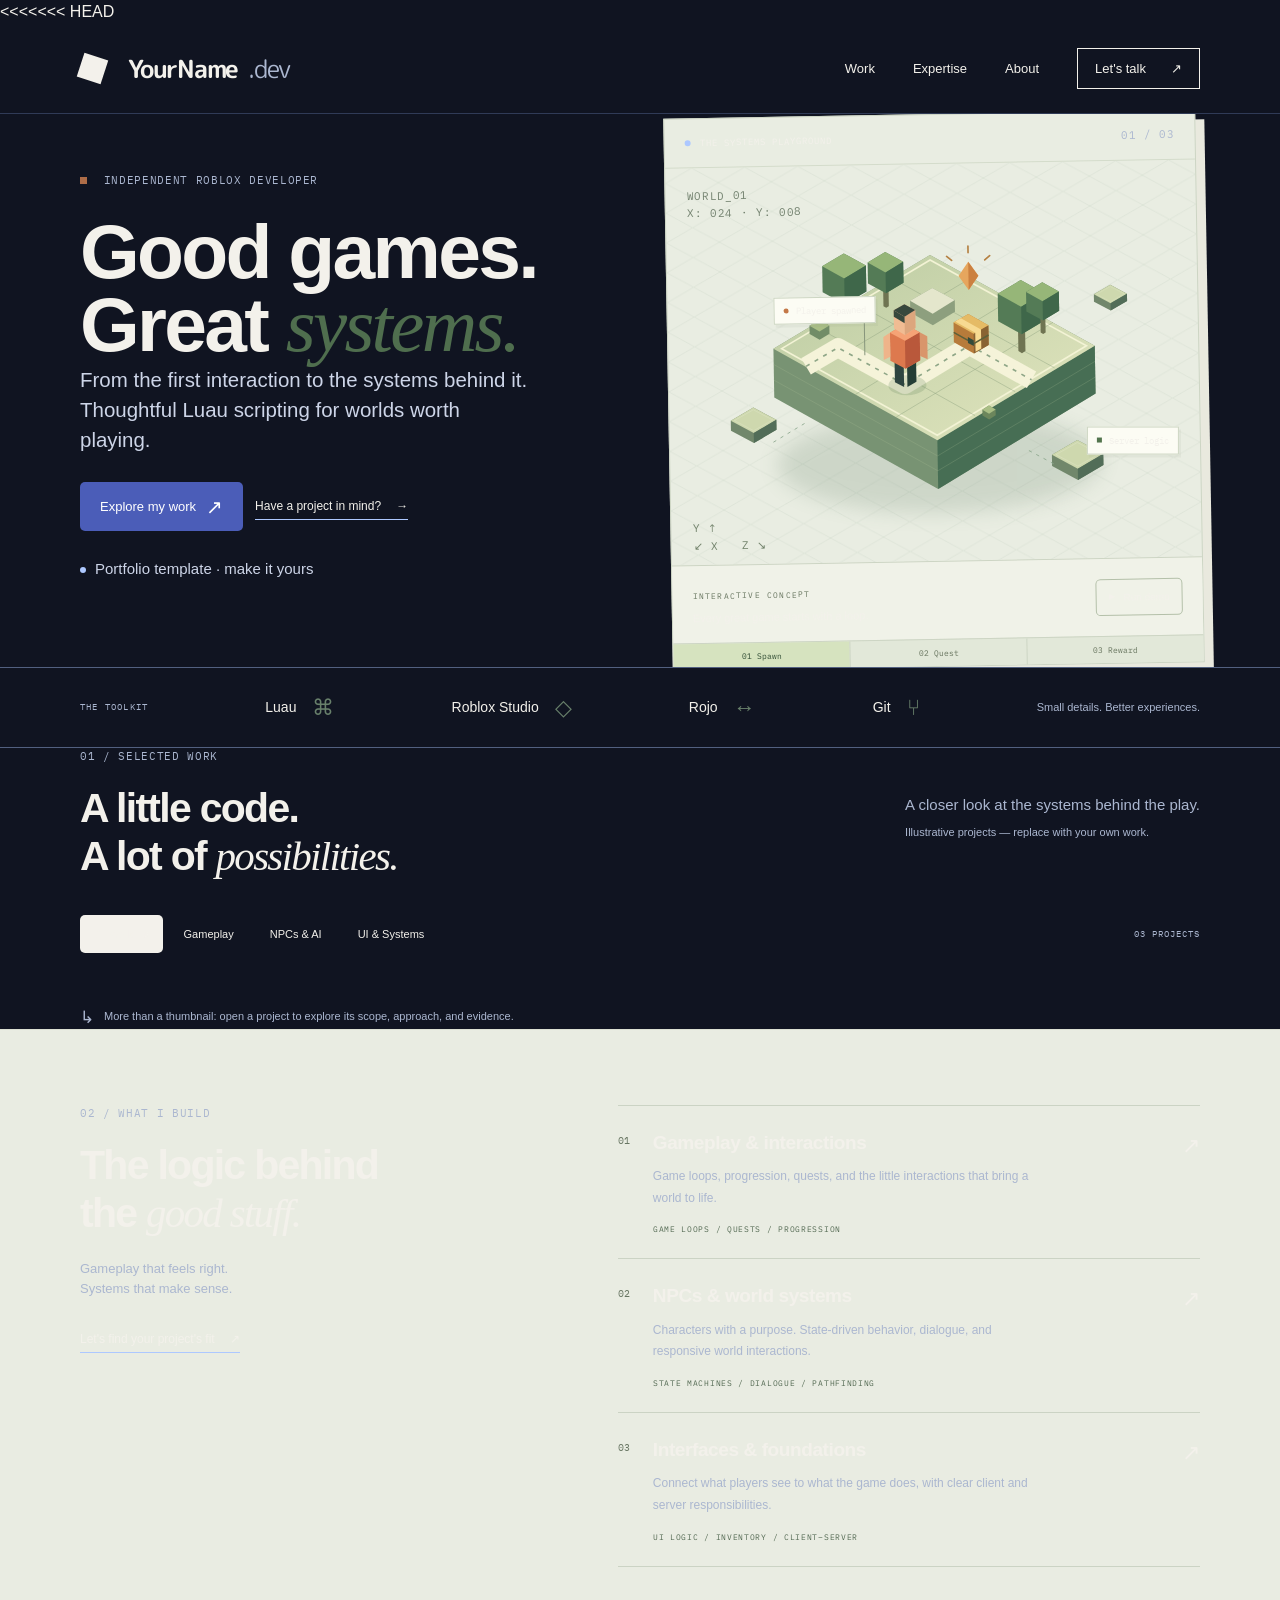
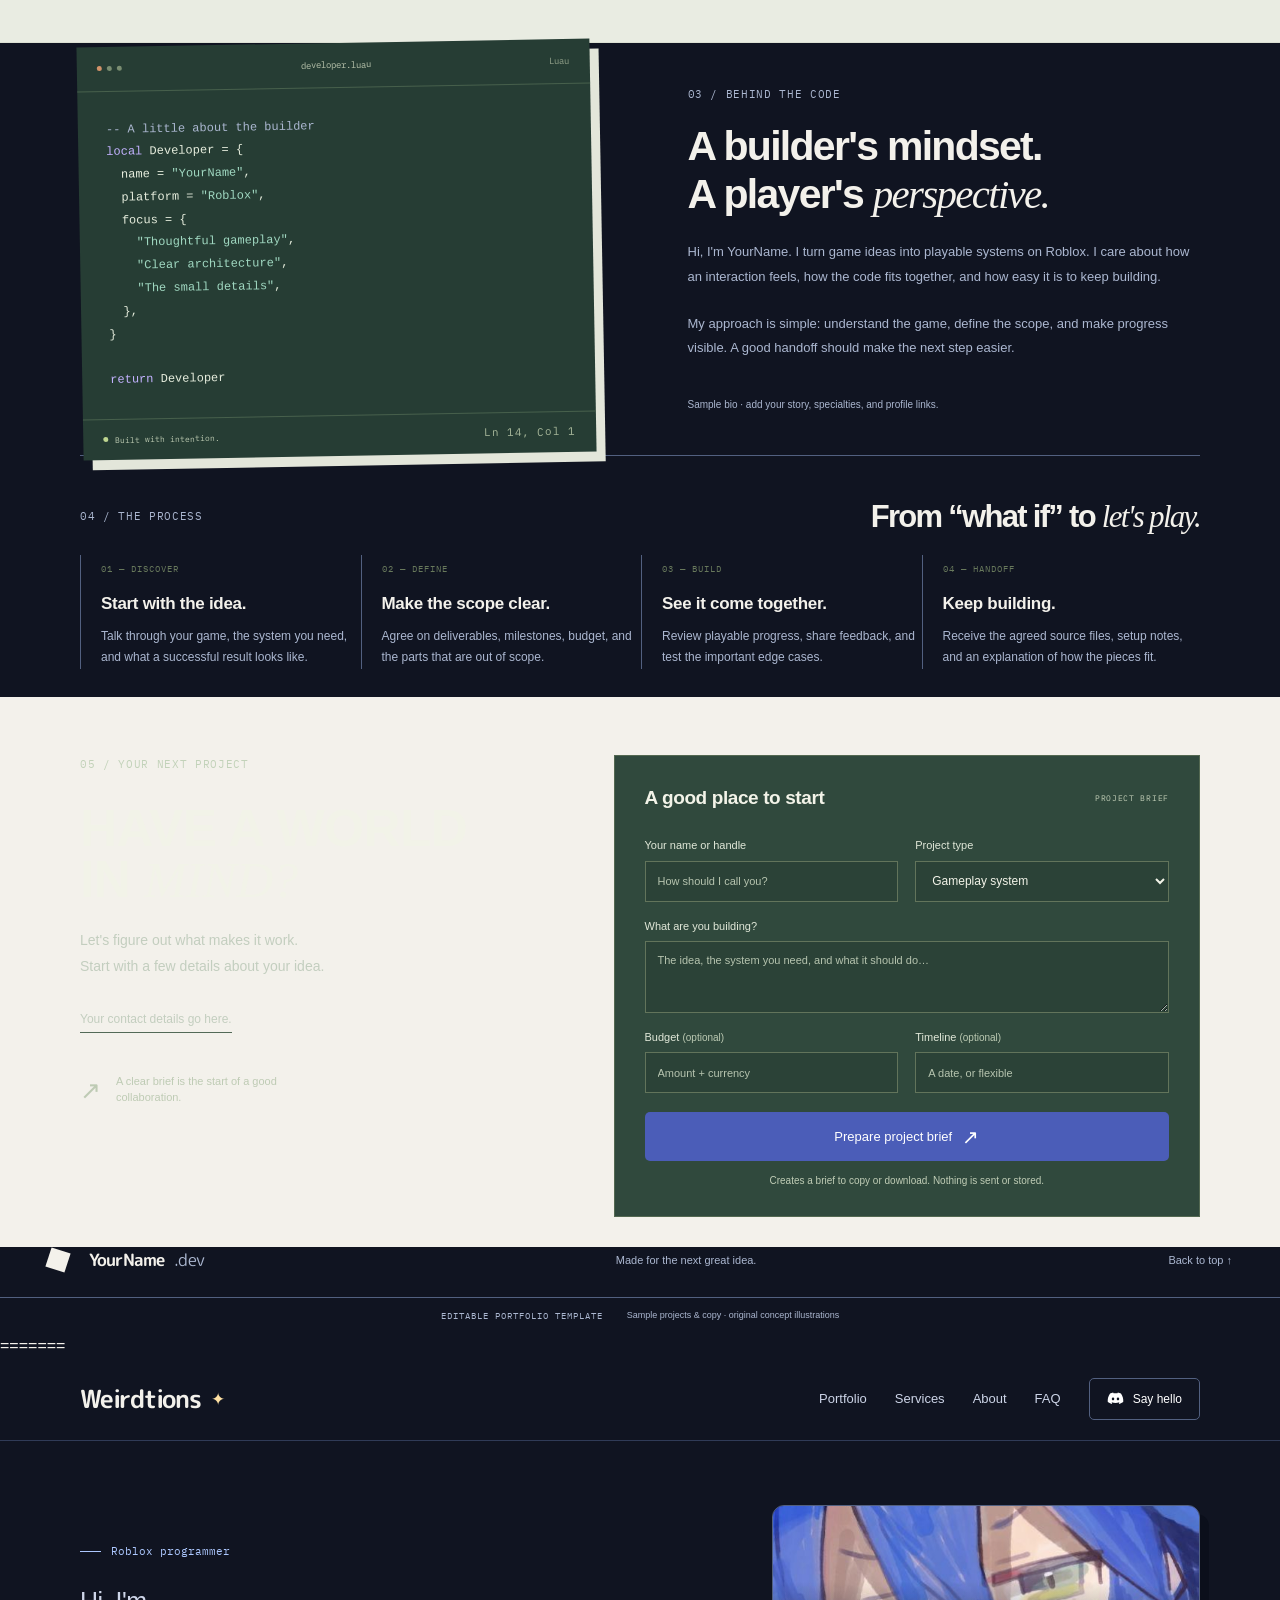
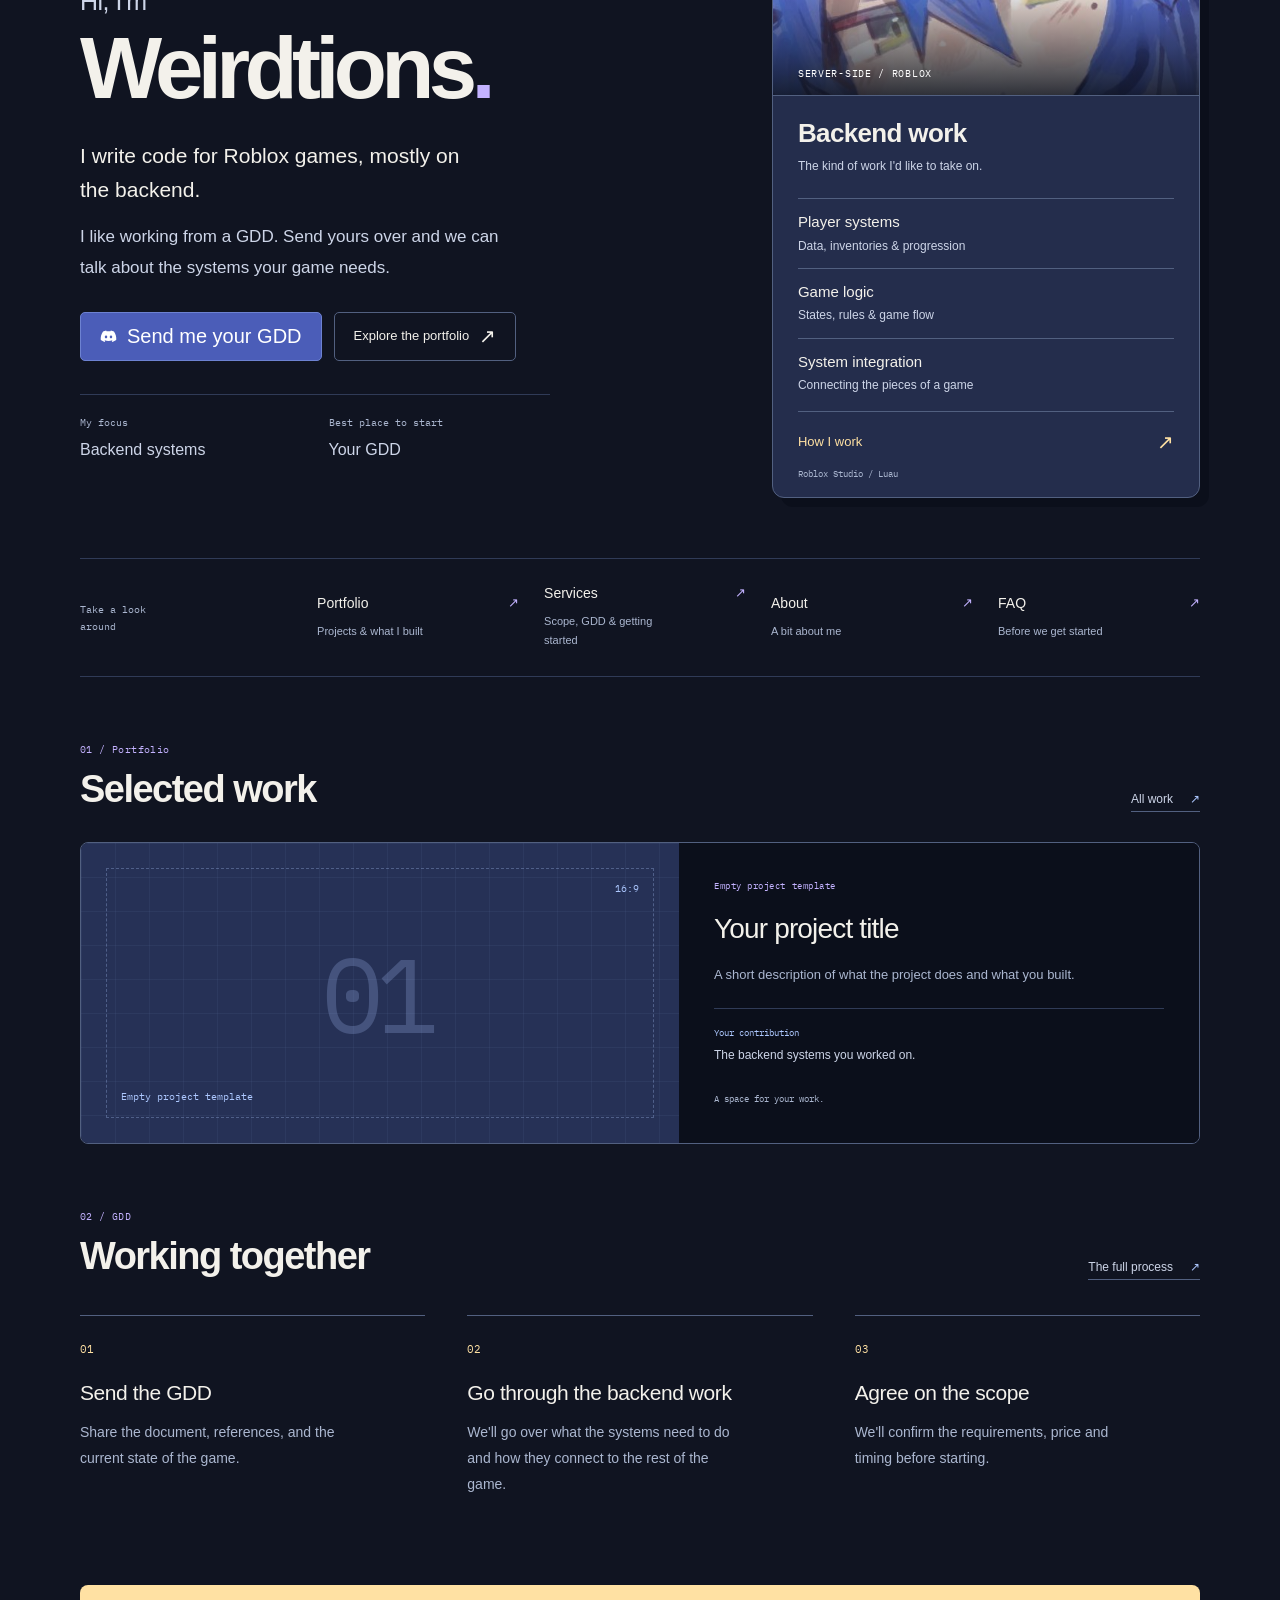
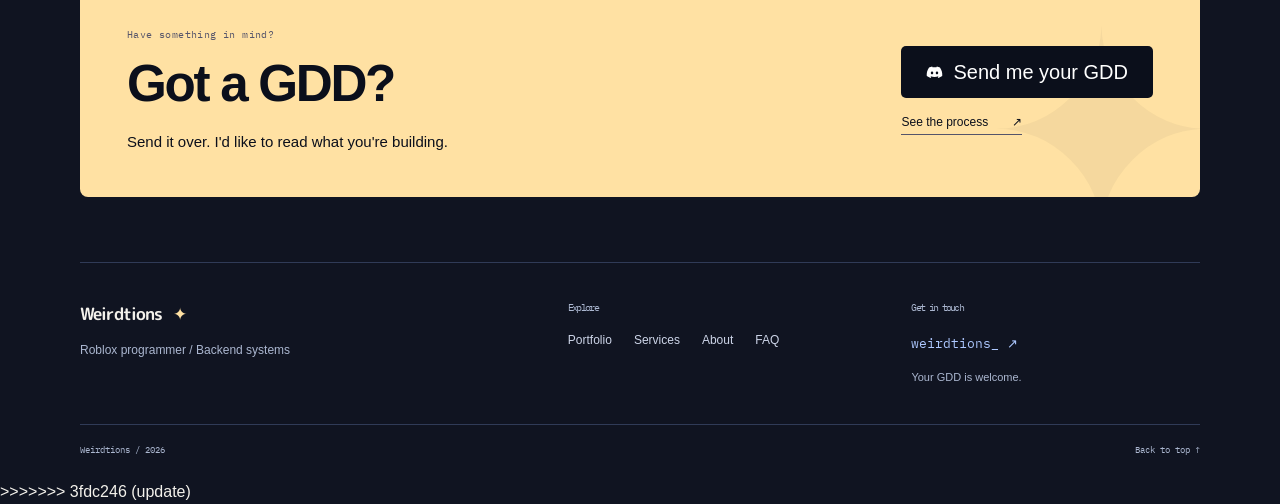
==== commit 45d4e712: "update" ====
--- a/index.html
+++ b/index.html
@@ -1,6 +1,7 @@
 <!doctype html>
 <html lang="en">
 <head>
+<<<<<<< HEAD
   <meta charset="UTF-8">
   <meta name="viewport" content="width=device-width, initial-scale=1">
   <meta name="description" content="An editable Roblox developer portfolio template. Explore example gameplay systems, project case studies, and a commission brief builder.">
@@ -92,5 +93,37 @@
   <footer class="container site-footer"><a class="brand" href="#"><span class="brand-mark" aria-hidden="true"></span><span data-profile="name">YourName</span><span class="brand-suffix">.dev</span></a><span>Made for the next great idea.</span><a href="#main">Back to top ↑</a></footer>
   <div class="template-bar" id="template-bar"><span>EDITABLE PORTFOLIO TEMPLATE</span><span>Sample projects & copy · original concept illustrations</span></div>
   <dialog id="project-dialog" aria-labelledby="dialog-title"><button type="button" class="dialog-close" aria-label="Close project details">×</button><p class="eyebrow" id="dialog-category"></p><h2 id="dialog-title"></h2><p id="dialog-summary"></p><div id="dialog-body"></div><div id="dialog-links" class="dialog-links"></div><p class="dialog-note" id="dialog-note"></p></dialog>
+=======
+  <meta charset="utf-8">
+  <meta name="viewport" content="width=device-width, initial-scale=1">
+  <meta name="theme-color" content="#101421">
+  <meta name="color-scheme" content="dark">
+  <meta name="description" content="Weirdtions — Roblox programmer focused on backend systems.">
+  <title>Roblox scripting &amp; game systems | Weirdtions</title>
+  <link rel="icon" type="image/jpeg" href="./assets/avatar.jpg">
+  <link rel="preload" as="font" href="./assets/plex-sans.woff2" type="font/woff2" crossorigin>
+  <link rel="stylesheet" href="./styles.css">
+  <link rel="stylesheet" href="./theme.css">
+  <script src="./content.js" defer></script>
+  <script src="./projects.js" defer></script>
+  <script src="./app.js" defer></script>
+</head>
+<body class="home" data-page="home">
+  <a class="skip-link" href="#main">Skip to content</a>
+  <header class="site-header" id="site-header">
+      <div class="container nav-inner"><div class="brand-side"><a class="brand" href="./index.html" aria-label="Weirdtions home">Weirdtions<span class="brand-star" aria-hidden="true">✦</span></a></div>
+      <nav class="desktop-nav" aria-label="Main navigation"><a class="nav-link"  href="./portfolio/index.html">Portfolio</a><a class="nav-link"  href="./services/index.html">Services</a><a class="nav-link"  href="./about/index.html">About</a><a class="nav-link"  href="./faq/index.html">FAQ</a>
+      <button class="hire-link" data-contact><svg class="discord-icon" viewBox="0 0 24 24" fill="currentColor" aria-hidden="true"><path d="M19.7 5.1a18 18 0 0 0-4.4-1.4l-.5 1a16 16 0 0 0-5.6 0l-.5-1a18 18 0 0 0-4.4 1.4C1.5 9.2.7 13.2 1.1 17.1a18 18 0 0 0 5.4 2.7l1.1-1.9-1.7-.8.4-.3a13 13 0 0 0 11.4 0l.4.3-1.7.8 1.1 1.9a18 18 0 0 0 5.4-2.7c.5-4.5-.8-8.4-3.2-12ZM8.5 14.6c-1 0-1.7-.9-1.7-2s.7-2 1.7-2 1.8.9 1.7 2c0 1.1-.7 2-1.7 2Zm7 0c-1 0-1.7-.9-1.7-2s.7-2 1.7-2 1.8.9 1.7 2c0 1.1-.7 2-1.7 2Z"/></svg><span>Say hello</span></button><button class="menu-toggle" aria-label="Open menu" aria-controls="mobile-menu" aria-expanded="false"><svg viewBox="0 0 24 24" fill="none" stroke="currentColor" stroke-width="1.5" aria-hidden="true"><path d="M3 6h18M3 12h18M3 18h18"/></svg></button></nav></div></header>
+  <main id="main" tabindex="-1"><section class="studio-hero"><div class="container studio-hero-grid"><div class="studio-intro"><p class="hero-kicker"><span aria-hidden="true"></span>Roblox programmer</p><h1><span class="hero-greeting">Hi, I&#39;m</span><span class="hero-name">Weirdtions<span class="name-period">.</span></span></h1><div class="hero-writing"><p>I write code for Roblox games, mostly on the backend.</p><p>I like working from a GDD. Send yours over and we can talk about the systems your game needs.</p></div><div class="hero-actions"><button class="button hero-button" data-contact><svg class="discord-icon" viewBox="0 0 24 24" fill="currentColor" aria-hidden="true"><path d="M19.7 5.1a18 18 0 0 0-4.4-1.4l-.5 1a16 16 0 0 0-5.6 0l-.5-1a18 18 0 0 0-4.4 1.4C1.5 9.2.7 13.2 1.1 17.1a18 18 0 0 0 5.4 2.7l1.1-1.9-1.7-.8.4-.3a13 13 0 0 0 11.4 0l.4.3-1.7.8 1.1 1.9a18 18 0 0 0 5.4-2.7c.5-4.5-.8-8.4-3.2-12ZM8.5 14.6c-1 0-1.7-.9-1.7-2s.7-2 1.7-2 1.8.9 1.7 2c0 1.1-.7 2-1.7 2Zm7 0c-1 0-1.7-.9-1.7-2s.7-2 1.7-2 1.8.9 1.7 2c0 1.1-.7 2-1.7 2Z"/></svg><span>Send me your GDD</span><span class="sr-only"> on Discord</span></button><a class="button ghost" href="./portfolio/index.html">Explore the portfolio <span aria-hidden="true">↗</span></a></div><dl class="hero-facts"><div><dt>My focus</dt><dd>Backend systems</dd></div><div><dt>Best place to start</dt><dd>Your GDD</dd></div></dl></div>
+      <aside class="focus-board" aria-labelledby="focus-title"><div class="focus-art"><img src="./assets/avatar.jpg" alt="Weirdtions avatar" width="568" height="568"><span>Server-side / Roblox</span></div><div class="focus-content"><header><h2 id="focus-title">Backend work</h2><p>The kind of work I&#39;d like to take on.</p></header><ul><li><h3>Player systems</h3><p>Data, inventories &amp; progression</p></li><li><h3>Game logic</h3><p>States, rules &amp; game flow</p></li><li><h3>System integration</h3><p>Connecting the pieces of a game</p></li></ul><a class="focus-link" href="./services/index.html"><span>How I work</span><span aria-hidden="true">↗</span></a><p class="focus-footnote">Roblox Studio / Luau</p></div></aside></div></section>
+      <nav class="container page-rail" aria-label="Explore the site"><p>Take a look around</p><a href="./portfolio/index.html"><strong>Portfolio<span aria-hidden="true">↗</span></strong><span>Projects &amp; what I built</span></a><a href="./services/index.html"><strong>Services<span aria-hidden="true">↗</span></strong><span>Scope, GDD &amp; getting started</span></a><a href="./about/index.html"><strong>About<span aria-hidden="true">↗</span></strong><span>A bit about me</span></a><a href="./faq/index.html"><strong>FAQ<span aria-hidden="true">↗</span></strong><span>Before we get started</span></a></nav>
+      <section class="studio-section"><div class="container"><div class="studio-heading"><div><p class="section-label">01 / Portfolio</p><h2>Selected work</h2></div><a class="section-link" href="./portfolio/index.html">All work <span aria-hidden="true">↗</span></a></div><div class="project-list home-work"><article class="work-template" aria-label="Empty project template"><div class="template-media" aria-hidden="true"><span class="template-index">01</span><span class="template-corner">16:9</span><span class="template-caption">Empty project template</span></div><div class="template-copy"><p class="eyebrow">Empty project template</p><h3>Your project title</h3><p>A short description of what the project does and what you built.</p><dl><dt>Your contribution</dt><dd>The backend systems you worked on.</dd></dl><p class="template-status">A space for your work.</p></div></article></div></div></section>
+      <section class="studio-section workflow-section"><div class="container"><div class="studio-heading"><div><p class="section-label">02 / GDD</p><h2>Working together</h2></div><a class="section-link" href="./services/index.html">The full process <span aria-hidden="true">↗</span></a></div><ol class="workflow-line"><li><span class="workflow-number">01</span><h3>Send the GDD</h3><p>Share the document, references, and the current state of the game.</p></li><li><span class="workflow-number">02</span><h3>Go through the backend work</h3><p>We&#39;ll go over what the systems need to do and how they connect to the rest of the game.</p></li><li><span class="workflow-number">03</span><h3>Agree on the scope</h3><p>We&#39;ll confirm the requirements, price and timing before starting.</p></li></ol></div></section>
+
+      <section class="container studio-contact-wrap"><div class="studio-contact"><div><p class="section-label">Have something in mind?</p><h2>Got a GDD?</h2><p>Send it over. I&#39;d like to read what you&#39;re building.</p></div><div class="contact-actions"><button class="button" data-contact><svg class="discord-icon" viewBox="0 0 24 24" fill="currentColor" aria-hidden="true"><path d="M19.7 5.1a18 18 0 0 0-4.4-1.4l-.5 1a16 16 0 0 0-5.6 0l-.5-1a18 18 0 0 0-4.4 1.4C1.5 9.2.7 13.2 1.1 17.1a18 18 0 0 0 5.4 2.7l1.1-1.9-1.7-.8.4-.3a13 13 0 0 0 11.4 0l.4.3-1.7.8 1.1 1.9a18 18 0 0 0 5.4-2.7c.5-4.5-.8-8.4-3.2-12ZM8.5 14.6c-1 0-1.7-.9-1.7-2s.7-2 1.7-2 1.8.9 1.7 2c0 1.1-.7 2-1.7 2Zm7 0c-1 0-1.7-.9-1.7-2s.7-2 1.7-2 1.8.9 1.7 2c0 1.1-.7 2-1.7 2Z"/></svg><span>Send me your GDD</span><span class="sr-only"> on Discord</span></button><a href="./services/index.html">See the process <span aria-hidden="true">↗</span></a></div><span class="contact-star" aria-hidden="true">✦</span></div></section></main>
+  <footer class="site-footer" id="site-footer">
+      <div class="container"><div class="studio-footer"><div class="footer-identity"><a class="brand" href="./index.html">Weirdtions<span class="brand-star" aria-hidden="true">✦</span></a><p>Roblox programmer / Backend systems</p></div><div class="footer-pages"><h2>Explore</h2><nav aria-label="Footer"><a href="./portfolio/index.html">Portfolio</a><a href="./services/index.html">Services</a><a href="./about/index.html">About</a><a href="./faq/index.html">FAQ</a></nav></div><div class="footer-reach"><h2>Get in touch</h2><button class="footer-contact" data-contact>weirdtions_ <span aria-hidden="true">↗</span></button><p>Your GDD is welcome.</p></div></div><div class="footer-baseline"><span>Weirdtions / 2026</span><a href="#site-header">Back to top ↑</a></div></div></footer>
+  <noscript><p>Enable JavaScript to open project notes, use filters and copy the Discord username.</p></noscript>
+>>>>>>> 3fdc246 (update)
 </body>
 </html>
--- a/styles.css
+++ b/styles.css
@@ -1,3 +1,4 @@
+<<<<<<< HEAD
 :root{--paper:#f6f5ef;--ink:#243e35;--muted:#667169;--line:#daddd1;--lime:#d7eea3;--soft:#e9ecdf;--mono:ui-monospace,SFMono-Regular,Consolas,monospace;--sans:"Helvetica Neue",Arial,sans-serif}
 *{box-sizing:border-box}
 html{scroll-behavior:smooth;scroll-padding-top:100px}
@@ -20,3 +21,36 @@
 @media(max-width:800px){.container{width:calc(100% - 40px)}.header-inner{height:75px}nav{gap:25px}.hero{gap:40px;grid-template-columns:1fr;padding-block:50px}.hero-copy{max-width:600px}.hero h1{font-size:76px;letter-spacing:-4px}.hero-description{max-width:440px}.hero-actions{gap:25px}.playground{width:min(100%,560px);justify-self:center}.playground-bottom p{font-size:12px}.stack-strip .container{gap:15px;min-height:70px}.stack-strip .container>span:not(.micro-label):not(.stack-note){font-size:12px;gap:6px}.stack-strip .micro-label{font-size:8px}.section{padding-block:65px}.section-top{align-items:start}.section-intro{max-width:265px;font-size:12px}.section-intro br{display:none}.section-top h2{font-size:37px}.project-grid{grid-template-columns:repeat(2,minmax(0,1fr));gap:30px 20px}.project-cover{aspect-ratio:1.4}.project-card h3{font-size:20px}.expertise-section{padding-block:55px}.expertise-layout{grid-template-columns:1fr;gap:35px}.expertise-heading .text-link{margin-top:16px}.service-list p{max-width:none}.about-layout{grid-template-columns:1fr;gap:45px}.about-visual{max-width:570px;width:100%;justify-self:center}.about-copy h2{font-size:40px}.about-copy>p:not(.eyebrow){max-width:570px}.process-heading{align-items:start;flex-direction:column;gap:16px}.process-grid{grid-template-columns:1fr 1fr;gap:30px}.process-section{padding-bottom:65px}.contact-layout{grid-template-columns:1fr;gap:40px}.contact-copy h2{font-size:72px}.contact-copy h2 br{display:none}.contact-note{margin-top:22px;max-width:none}.brief-form{max-width:600px;width:100%}.form-heading .mono{display:block}.site-footer>span{display:none}}
 @media(max-width:540px){html{scroll-padding-top:25px}.container{width:calc(100% - 36px)}.header-inner{height:73px}.brand{font-size:19px}.brand-mark{width:23px;height:23px;margin-right:10px}.brand-mark:after{inset:7px}.menu-toggle{display:flex;gap:15px;align-items:center;padding:10px 0 10px 12px;font-size:12px;background:transparent;min-height:44px}.site-header{position:relative;z-index:5}nav{display:none;position:absolute;top:73px;left:0;right:0;background:var(--paper);border-bottom:1px solid var(--line);padding:20px;box-shadow:0 10px 15px #243e350a}nav.is-open{display:flex;flex-direction:column;align-items:stretch;gap:6px}nav>a{padding:12px 15px}nav .nav-contact{margin-top:5px;justify-content:space-between}.hero{padding-block:43px;gap:39px}.eyebrow{font-size:9px;letter-spacing:1.3px}.hero h1{font-size:61px;letter-spacing:-3.4px;margin-top:22px}.hero-description{font-size:14px;margin-top:21px;max-width:335px}.hero-actions{gap:13px;margin-top:25px;align-items:start;flex-direction:column}.hero-actions .text-link{font-size:12px}.button{padding:13px 19px}.hero-note{margin-top:20px;font-size:10px}.playground{transform:rotate(-.6deg);box-shadow:5px 6px #e9e9de}.playground-top{font-size:8px;padding:13px}.playground-top>span:first-child{gap:6px}.world-coordinate{top:12px;left:13px;font-size:7px}.world-label{font-size:7px;padding:5px 6px}.label-player{left:12%;top:32%}.label-server{right:3%;bottom:22%}.compass{left:13px;font-size:8px}.playground-bottom p{font-size:10px;max-width:190px}.playground-bottom .micro-label{font-size:7px}.play-button{font-size:9px;padding:9px}.stack-strip .container{flex-wrap:wrap;justify-content:space-between;gap:8px 18px;padding-block:17px}.stack-strip .micro-label{width:100%}.stack-strip .container>span:not(.micro-label):not(.stack-note){font-size:10px}.stack-symbol{font-size:16px}.section-top{flex-direction:column;gap:18px}.section-top h2{font-size:37px;letter-spacing:-1.6px;margin-top:15px}.section-intro{max-width:none}.section{padding-block:55px}.work-toolbar{margin-top:23px;gap:10px;align-items:start;flex-direction:column}.filters{gap:3px}.filter{font-size:10px;padding:8px 10px}.project-grid{grid-template-columns:1fr;gap:33px}.project-cover{aspect-ratio:1.5}.project-card h3{font-size:23px}.project-meta{margin-top:15px}.project-tags{margin-top:11px}.quest-diagram{width:72%;height:58%}.diagram-node strong{font-size:11px}.diagram-node small{font-size:8px}.arena-art{width:180px;height:135px}.inventory-art{width:65%;max-width:240px}.inventory-slots span{font-size:20px}.inventory-top{font-size:9px}.work-footnote{font-size:10px}.expertise-heading h2{font-size:38px}.service-list article{gap:15px}.service-list h3{font-size:18px}.service-tags{font-size:7px;letter-spacing:.3px}.about-visual pre{font-size:11px;padding:22px 18px}.code-top{padding:13px}.code-bottom{padding:11px 13px;font-size:7px}.about-copy h2{font-size:36px}.process-heading h2{font-size:31px}.process-grid{gap:25px 16px}.process-grid article{padding-left:12px}.process-grid article>span{font-size:8px;letter-spacing:.7px}.process-grid h3{font-size:16px}.process-grid p{font-size:11px}.contact-section{padding-block:55px}.contact-copy h2{font-size:62px;margin-top:22px}.contact-copy h2 br{display:block}.brief-form{padding:22px 18px}.form-heading h3{font-size:18px}.form-heading .mono{font-size:7px}.form-row{grid-template-columns:1fr;gap:0}input,select,textarea{font-size:16px}.brief-form label{font-size:11px}.site-footer{padding-block:27px;gap:15px}.site-footer>a:last-child{font-size:10px}.template-bar{font-size:8px;text-align:center}dialog{padding:37px 24px 26px}dialog h2{font-size:29px}}
 @media(prefers-reduced-motion:reduce){html{scroll-behavior:auto}*,*:before,*:after{animation:none!important;transition:none!important}.button:hover,.project-button:hover .project-cover{transform:none}}
+=======
+@font-face{font-family:Plex;src:url('assets/plex-sans.woff2') format('woff2');font-weight:100 700;font-style:normal;font-display:swap}
+@font-face{font-family:Plex Mono;src:url('assets/plex-mono.woff2') format('woff2');font-weight:400;font-style:normal;font-display:swap}
+
+*{box-sizing:border-box}html{scroll-behavior:smooth;scroll-padding-top:80px}body{margin:0;background:var(--bg);color:var(--ink);font:var(--text-size)/1.5 var(--sans);font-variant-numeric:tabular-nums}body:after{content:'';position:fixed;inset:0;z-index:90;pointer-events:none;opacity:.035;background-image:url("data:image/svg+xml,%3Csvg xmlns='http://www.w3.org/2000/svg' width='200' height='200'%3E%3Cfilter id='noise'%3E%3CfeTurbulence type='fractalNoise' baseFrequency='.85' numOctaves='2' stitchTiles='stitch'/%3E%3C/filter%3E%3Cpath fill='%23fff' filter='url(%23noise)' opacity='.6' d='M0 0h200v200H0z'/%3E%3C/svg%3E")}::selection{background:var(--accent);color:var(--bg)}a{color:inherit;text-decoration:none}button,input,textarea{font:inherit}button{color:inherit;cursor:pointer}button,a{-webkit-tap-highlight-color:transparent}button{border-radius:var(--button-radius)}button:disabled{cursor:default}img{display:block;max-width:100%;height:auto}h1,h2,h3,p,figure,blockquote{margin:0}ul,ol{padding:0;margin:0}h1,h2,h3{font-weight:700}a,button{touch-action:manipulation}:focus-visible{outline:2px solid var(--accent);outline-offset:5px}[hidden]{display:none!important}.container{max-width:var(--content-width);margin:auto;padding:0 var(--gutter)}.mono,.eyebrow{font:11px/1.6 var(--mono);letter-spacing:.06em}.eyebrow{text-transform:uppercase;color:var(--muted)}.muted{color:var(--muted)}.accent{color:var(--accent)}.green{color:var(--success)}.sr-only{position:absolute;width:1px;height:1px;padding:0;margin:-1px;overflow:hidden;clip-path:inset(50%);white-space:nowrap;border:0}.skip-link{position:fixed;left:20px;top:-80px;z-index:100;background:var(--ink);color:var(--bg);padding:12px 20px}.skip-link:focus{top:12px}.text-link{border-bottom:1px solid var(--accent);transition:color .2s}.text-link:hover{color:var(--accent)}.arrow{color:var(--accent);display:inline-block;transition:transform .3s var(--ease)}a:hover .arrow,button:hover .arrow{transform:translateX(5px)}
+.site-header{position:sticky;top:0;z-index:40;height:61px;background:var(--nav-bg);backdrop-filter:blur(10px)}.home .site-header{background:var(--nav-home-bg)}.nav-inner{display:flex;justify-content:space-between;align-items:stretch;height:61px}.brand-side{display:flex;align-items:center;gap:24px}.brand{font-size:16px;font-weight:700;text-transform:uppercase;letter-spacing:.01em;white-space:nowrap}.brand:hover{color:var(--accent)}.brand-meta{display:flex;align-items:center;gap:7px;color:var(--muted);font:10px var(--mono);letter-spacing:.04em}.status-dot{width:6px;height:6px;flex-shrink:0;display:inline-block;background:var(--accent);border-radius:50%}.desktop-nav{display:flex;align-items:stretch}.nav-link{position:relative;display:flex;align-items:center;padding:18px;font-size:12px;font-weight:500;letter-spacing:.08em;text-transform:uppercase;isolation:isolate;overflow:hidden}.nav-link:before{content:'';position:absolute;inset:0;background:var(--ink);z-index:-1;transform:scaleY(0);transform-origin:bottom;transition:transform .3s var(--ease)}.nav-link:hover{color:var(--bg)}.nav-link:hover:before{transform:scaleY(1)}.nav-link.active{color:var(--accent);box-shadow:inset 0 -2px var(--accent)}.nav-link.active:hover{color:var(--bg)}.hire-link{border:0;display:flex;align-items:center;gap:8px;padding:0 19px;background:var(--fill);color:var(--button-text);font-size:12px;text-transform:uppercase;font-weight:500;letter-spacing:.07em}.hire-link:hover{background:var(--action-hover)}.hire-handle{font:10px var(--mono);text-transform:none;letter-spacing:0;opacity:.9}.discord-icon{width:17px;height:17px;flex:none}.menu-toggle{display:none;align-items:center;justify-content:center;width:52px;border:0;background:none}.menu-toggle svg{width:23px;height:23px}
+.hero{position:relative;overflow:hidden;margin-top:-61px;padding-top:61px}.hero-backdrop{position:absolute;inset:0;pointer-events:none;background:linear-gradient(90deg,var(--bg) 0%,var(--hero-near) 35%,var(--hero-far) 100%),linear-gradient(0deg,var(--bg),transparent 70%),var(--hero-image) center 40%/cover;opacity:.42;filter:blur(2px);mask-image:linear-gradient(#000 60%,transparent 100%)}.hero-grid{position:relative;display:grid;grid-template-columns:minmax(0,1fr) minmax(420px,540px);gap:clamp(48px,6vw,88px);align-items:start;padding-top:44px;padding-bottom:40px}.hero-left{min-width:0}.hero-note{margin-bottom:22px;font-size:15px;line-height:1.5;color:var(--soft)}.identity{display:flex;align-items:center;gap:22px}.avatar{width:var(--avatar-size);height:var(--avatar-size);flex:0 0 auto;border-radius:50%;object-fit:cover;box-shadow:0 0 0 3px var(--bg),0 0 0 5px var(--accent)}.identity-copy{display:flex;flex-direction:column;align-items:flex-start;gap:10px}.identity-name{font-size:17px;font-weight:600}.credentials{font-size:13.5px;line-height:1.45;color:var(--soft);margin-top:-4px;display:flex;flex-direction:column;gap:2px}.credentials strong{color:var(--ink);font-weight:600}.credential-row{display:grid;grid-template-columns:2.8em 1fr;gap:4px}.credential-row em{font-style:normal;color:var(--muted)}.availability{padding:5px 12px;border:1px solid var(--accent-border);border-radius:999px;color:var(--accent-secondary);font-size:13.5px;font-weight:600}.hero h1{margin-top:26px;font-size:clamp(52px,6vw,88px);line-height:.95;letter-spacing:-.035em}.hero-subtitle{display:block;margin-top:20px;font-size:clamp(18px,1.6vw,22px);font-weight:400;line-height:1.45;letter-spacing:0;color:var(--soft)}.hero-description{margin-top:2px;max-width:40ch;font-size:clamp(18px,1.6vw,22px);line-height:1.45;color:var(--soft)}.button-row{display:flex;flex-wrap:wrap;gap:10px;margin-top:30px}.button{border-radius:var(--button-radius);position:relative;display:inline-flex;align-items:center;justify-content:center;gap:10px;border:0;background:var(--fill);padding:15px 22px;color:var(--button-text);font-size:15px;line-height:1.5;font-weight:600;transition:background .2s,color .2s}.button:hover{background:var(--action-hover)}.button.ghost{background:transparent;color:var(--ink);box-shadow:inset 0 0 0 1px var(--outline)}.button.ghost:hover{background:var(--ink);color:var(--bg)}.button-handle{padding-left:10px;margin-left:2px;box-shadow:inset 1px 0 var(--outline);font:13px var(--mono);font-weight:400}.hero-footnote{margin-top:14px;color:var(--muted);font-size:14px}.hero-stats{display:grid;grid-template-columns:repeat(2,minmax(0,1fr));gap:26px 36px;margin-top:44px}.stat{display:flex;flex-direction:column;gap:6px}.stat-label{color:var(--muted);font-size:14.5px}.stat-value{font-size:clamp(34px,3.2vw,46px);font-weight:700;line-height:1;letter-spacing:-.03em}.stat-caption{color:var(--soft);font-size:14px}
+.board{background:var(--board-bg);backdrop-filter:blur(8px);border:1px solid var(--line-soft);border-radius:var(--board-radius);overflow:hidden}.board-head{display:flex;align-items:flex-end;justify-content:space-between;gap:16px;padding:20px 22px 16px}.board-head .muted{font-size:13.5px;display:block;margin-bottom:6px}.board-head h2{font-size:19px;line-height:1.15;letter-spacing:-.01em}.board-head p{margin-top:4px;color:var(--muted);font-size:13.5px}.board-head a{flex:none;font-size:13.5px;font-weight:600;border-bottom:1px solid var(--outline-soft)}.board-head a:hover{color:var(--accent)}.board-pin{display:grid;grid-template-columns:30px minmax(0,1fr) 16px;gap:12px;align-items:center;padding:11px 22px;border-top:1px solid var(--line-soft);background:var(--accent-tint);box-shadow:inset 3px 0 var(--accent)}.board-pin strong{display:block;font-size:15px;font-weight:600}.board-pin small{display:block;margin-top:2px;color:var(--muted);font-size:13px;line-height:1.4}.board-pin small em{color:var(--accent);font-style:normal;font-weight:600}.board-pin .arrow{font-size:13px;color:var(--muted)}.system-icon{width:30px;height:30px;flex:none;display:grid;place-items:center;border-radius:8px;background:var(--tile,var(--icon-bg));color:var(--tile-ink,var(--soft))}.system-icon svg{width:19px;height:19px}.board-pin:hover{background:var(--accent-tint-hover)}.board-columns,.board-row{display:grid;grid-template-columns:34px minmax(0,1fr) auto 16px;gap:12px;align-items:center;padding:0 22px}.board-columns{height:34px;border-top:1px solid var(--line-soft);color:var(--muted);font-size:12px;letter-spacing:.04em}.board-columns span:nth-child(3){text-align:right}.board-list{list-style:none}.board-list li{border-top:1px solid var(--line-soft)}.board-row{height:46px;transition:background .2s;border:0;background:none;width:100%;text-align:left;color:inherit;font:inherit}.board-list li:first-child .board-row{background:var(--accent-tint)}.board-row:hover{background:var(--surface-hover)!important}.board-rank{color:var(--muted);font-size:14px;font-weight:600}.board-list li:first-child .board-rank{color:var(--accent)}.board-system{display:flex;align-items:center;gap:12px;min-width:0}.board-system b{font-size:15px;font-weight:500;white-space:nowrap;overflow:hidden;text-overflow:ellipsis}.board-row:hover .board-system b{color:var(--accent)}.board-type{color:var(--success);font-size:15px;font-weight:600;text-align:right}.board-row .arrow{color:var(--muted-faint);font-size:13px}.board-foot{padding:14px 22px 16px;border-top:1px solid var(--line-soft);color:var(--muted);font-size:13.5px;line-height:1.5}
+.page-directory{display:grid;grid-template-columns:1.1fr repeat(6,minmax(0,1fr));gap:22px 28px;padding-top:26px;padding-bottom:54px;position:relative}.page-directory:before{content:'';position:absolute;top:0;left:var(--gutter);right:var(--gutter);height:1px;background:var(--line-soft)}.directory-lead,.directory-link{display:flex;flex-direction:column;gap:6px}.page-directory b{font-size:15px;font-weight:600}.page-directory p,.page-directory span:not(.arrow){color:var(--muted);font-size:13.5px;line-height:1.5}.directory-link b{display:flex;gap:8px;align-items:center}.directory-link:hover b{color:var(--accent)}
+.home-section{padding:40px 0}.section-head{display:flex;justify-content:space-between;align-items:center;gap:20px;padding:16px 0}.section-head h2{font-size:clamp(22px,2.3vw,32px);text-transform:uppercase;letter-spacing:-.01em;line-height:1}.section-head .mono{color:var(--muted)}.outline-link{display:inline-flex;align-items:center;gap:10px;padding:9px 15px;border:1px solid var(--ink);font:11px var(--mono);letter-spacing:.1em;text-transform:uppercase;white-space:nowrap}.outline-link:hover{background:var(--fill);border-color:var(--fill);color:var(--button-text)}.outline-link:hover .arrow{color:var(--button-text)}.credential-grid{display:grid;grid-template-columns:repeat(3,minmax(0,1fr));gap:2px;margin-top:30px}.credential-card{display:flex;flex-direction:column;gap:8px;padding:24px;background:var(--surface)}.credential-card .muted{font-size:14px}.credential-card h3{font-size:clamp(19px,1.6vw,22px);line-height:1.15;letter-spacing:-.01em}.credential-card p{color:var(--soft);font-size:14px;line-height:1.55}.release-list{display:grid;gap:18px;margin-top:38px}.release{display:grid;grid-template-columns:minmax(0,1.15fr) minmax(0,1fr);background:var(--surface)}.release-media{position:relative;overflow:hidden;background:var(--surface-deep);padding:0;border:0;display:block;text-align:left;min-width:0}.release-media img{width:100%;height:100%;aspect-ratio:16/9;object-fit:cover;transition:transform .5s var(--ease)}.release:hover .release-media img{transform:scale(1.04)}.media-label{position:absolute;left:14px;bottom:14px;background:var(--media-label-bg);padding:5px 8px;font:10px var(--mono);color:var(--soft);text-transform:uppercase}.media-open{position:absolute;right:16px;top:16px;display:grid;place-items:center;width:34px;height:34px;border:1px solid var(--outline);background:var(--media-control-bg);font-size:21px}.release-body{display:flex;flex-direction:column;justify-content:center;align-items:flex-start;gap:14px;padding:30px 34px}.release-tag{display:flex;align-items:center;gap:9px;color:var(--accent);font-size:13.5px;font-weight:600}.release-tag .status-dot{background:var(--success);width:8px;height:8px}.release h3{font-size:clamp(26px,2.5vw,38px);text-transform:uppercase;line-height:1;letter-spacing:-.01em}.release p{color:var(--soft);font-size:15px;line-height:1.6;max-width:46ch}.release-facts{display:flex;gap:30px;margin:2px 0 0}.release-facts div{display:flex;flex-direction:column}.release-facts strong{color:var(--success);font-size:28px;line-height:1;font-weight:700}.release-facts span{margin-top:6px;color:var(--muted);font-size:13px}.release-body .button{padding:13px 18px;font-size:14px}.release-body .button-row{margin-top:4px}.showcase-grid{display:grid;grid-template-columns:2fr 1fr;gap:26px;margin-top:34px}.showcase-main{grid-row:span 2}.showcase-item{display:flex;flex-direction:column;gap:14px}.showcase-media{position:relative;overflow:hidden;border:0;padding:0;background:var(--surface);aspect-ratio:16/9;width:100%}.showcase-media img{width:100%;height:100%;object-fit:cover;transition:transform .5s var(--ease)}.showcase-media:hover img{transform:scale(1.04)}.showcase-caption{display:flex;justify-content:space-between;gap:12px;font-size:12px;font-weight:600;text-transform:uppercase}.showcase-main .showcase-caption{font-size:23px}.showcase-caption small{color:var(--muted);font:11px var(--mono);font-weight:400;white-space:nowrap}.media-preview{position:absolute;inset:0;margin:auto;display:grid;place-items:center;width:58px;height:58px;background:var(--accent);color:#fff;font-size:24px;transition:transform .3s}.showcase-main .media-preview{width:84px;height:84px;font-size:36px}.showcase-media:hover .media-preview{transform:scale(1.1)}.section-door{display:grid;grid-template-columns:1fr auto;gap:8px 20px;margin-top:34px;padding:22px 26px;background:var(--surface);transition:background .25s}.section-door .mono{color:var(--muted);text-transform:uppercase}.section-door b{font-size:clamp(22px,2vw,30px);text-transform:uppercase;line-height:1}.section-door .arrow{grid-column:2;grid-row:1/span 2;align-self:center;font-size:30px}.section-door:hover{background:var(--fill)}.section-door:hover .mono,.section-door:hover .arrow{color:var(--button-text)}.section-intro{color:var(--muted);max-width:72ch;font-size:15px;line-height:1.7;margin:22px 0 34px}.quote-lead{margin:34px 0 0;padding-left:26px;border-left:2px solid var(--accent)}.quote-lead blockquote{font-size:clamp(24px,3vw,40px);font-weight:700;line-height:1.04;text-transform:uppercase;letter-spacing:-.012em;max-width:30ch}.quote-lead figcaption{margin-top:18px;color:var(--muted);font:11px/1.6 var(--mono);text-transform:uppercase;letter-spacing:.06em}.quote-grid{display:grid;grid-template-columns:1fr 1fr;gap:2px;margin-top:34px}.quote-card{padding:30px 28px;background:var(--surface);display:flex;flex-direction:column;gap:24px}.quote-card:before{content:'“';height:30px;font-size:60px;line-height:.78;color:var(--accent);font-weight:700}.quote-card p{font-size:15px;line-height:1.6;font-weight:500}.quote-card .mono{margin-top:auto;color:var(--muted)}.off-grid{display:grid;grid-template-columns:repeat(4,minmax(0,1fr));gap:2px;margin-top:30px}.off-card{display:flex;flex-direction:column;gap:8px;background:var(--surface);padding:24px 24px 26px}.off-card span{color:var(--muted);font-size:14px}.off-card b{font-size:clamp(30px,2.8vw,40px);letter-spacing:-.02em;line-height:1}
+.contact-section{padding:58px 0 30px}.contact-grid{display:grid;grid-template-columns:1.45fr 1fr;gap:48px}.contact-copy{padding-bottom:56px}.contact-copy .eyebrow{display:block;max-width:65ch;margin-bottom:18px;line-height:1.8}.contact-copy h2{font-size:clamp(32px,4vw,54px);line-height:1;text-transform:uppercase;letter-spacing:-.01em}.contact-copy em{font-style:normal;color:var(--accent)}.contact-links{display:flex;flex-direction:column;justify-content:center;gap:2px}.contact-link{display:flex;align-items:center;gap:10px;text-align:left;padding:22px;border:0;background:var(--surface);font-size:13px;letter-spacing:.06em;text-transform:uppercase;font-weight:600}.contact-link:hover{background:var(--ink);color:var(--bg)}.contact-link span:last-child{margin-left:auto;font-weight:400;color:var(--muted);text-transform:none;letter-spacing:0}.site-footer{padding:30px 0 16px}.footer-nav{display:grid;grid-template-columns:1fr 1fr 1fr;gap:36px;padding-top:26px;border-top:1px solid var(--line);padding-bottom:30px}.footer-nav h2{font:11px var(--mono);color:var(--muted);text-transform:uppercase;letter-spacing:.08em;margin-bottom:15px}.footer-nav ul{list-style:none;display:grid;gap:8px}.footer-nav a{font-size:13px;color:var(--soft)}.footer-nav a:hover{color:var(--accent)}.footer-hire{margin-top:20px;background:none;border:0;padding:0;font-size:13px;color:var(--accent)}.footer-bottom{padding-top:18px;border-top:1px solid var(--line);display:flex;justify-content:space-between;gap:20px;font:10px/1.7 var(--mono);color:var(--muted);letter-spacing:.03em}.footer-bottom a:hover{color:var(--ink)}.footer-bottom .brand-meta{color:var(--muted)}
+.page-heading{padding:48px 0 28px}.page-heading .eyebrow{display:block;margin-bottom:18px;color:var(--accent)}.page-heading h1{font-size:clamp(42px,5.8vw,78px);line-height:.98;letter-spacing:-.02em;text-transform:uppercase;max-width:18ch}.page-subtitle{font-size:16.5px;line-height:1.7;color:var(--muted);max-width:74ch;margin-top:26px}.page-subtitle strong{color:var(--ink);font-weight:600}.page-section{padding-bottom:48px}.page-section .section-head{margin-top:12px;border-top:1px solid var(--line)}.page-section .section-head h2{font-size:14px;letter-spacing:.1em}.page-content{padding-top:20px}.project-grid{display:grid;grid-template-columns:repeat(3,minmax(0,1fr));gap:2px}.project-card{display:flex;flex-direction:column;background:var(--surface);overflow:hidden;text-align:left;border:0;padding:0;color:var(--ink);transition:background .2s}.project-card:hover{background:var(--surface-raised)}.project-thumb{aspect-ratio:16/9;position:relative;overflow:hidden}.project-thumb img{width:100%;height:100%;object-fit:cover;transition:transform .5s var(--ease)}.project-card:hover img{transform:scale(1.04)}.project-card-body{padding:23px 24px 25px;display:flex;flex-direction:column;gap:14px;flex:1}.project-card .eyebrow{color:var(--accent);font-size:10px}.project-card h3{font-size:23px;line-height:1.1;text-transform:uppercase;letter-spacing:-.015em}.project-card p{color:var(--muted);font-size:14px;line-height:1.7}.project-card-bottom{display:flex;align-items:center;justify-content:space-between;gap:12px;margin-top:auto;padding-top:8px;font:10px var(--mono);text-transform:uppercase;color:var(--soft)}.project-card-bottom .arrow{font-size:22px}.filter-bar{display:flex;gap:7px;flex-wrap:wrap;margin:20px 0 26px}.filter-button{border:1px solid var(--line);background:transparent;padding:10px 15px;font-size:12px;transition:background .2s,border-color .2s}.filter-button:hover{border-color:var(--accent)}.filter-button[aria-pressed=true]{background:var(--fill);border-color:var(--fill);color:var(--button-text)}.load-more-row{display:flex;flex-direction:column;align-items:center;gap:14px;padding-top:30px}.load-more-row .mono{color:var(--muted)}.page-cta{margin:24px 0 48px;border-top:1px solid var(--line);padding-top:30px;display:flex;justify-content:space-between;gap:25px;align-items:center}.page-cta h2{font-size:30px;text-transform:uppercase;line-height:1.1}.page-cta p{color:var(--muted);font-size:14px;margin-top:8px}.page-cta .button{flex:none}.process-grid{display:grid;grid-template-columns:repeat(4,minmax(0,1fr));gap:2px;margin:20px 0 28px}.process-card{padding:24px;background:var(--surface)}.step-number{display:block;font:11px var(--mono);color:var(--muted);margin-bottom:28px}.step-number b{color:var(--accent);font-size:36px;display:block;margin-top:5px;line-height:1}.process-card h3{font-size:20px;margin-bottom:10px}.process-card p{font-size:14px;color:var(--muted);line-height:1.7}.service-grid{display:grid;grid-template-columns:repeat(3,minmax(0,1fr));gap:2px;margin-top:20px}.service-card{display:flex;flex-direction:column;align-items:flex-start;gap:16px;background:var(--surface);padding:26px 24px 30px}.service-card .eyebrow{color:var(--accent)}.service-card h3{font-size:26px;line-height:1.05;text-transform:uppercase}.service-card>p{font-size:14px;line-height:1.7;color:var(--muted)}.tag-list{display:flex;flex-wrap:wrap;gap:6px;margin:0;list-style:none}.tag-list li{font:10px/1.5 var(--mono);color:var(--soft);border:1px solid var(--line);padding:5px 8px}.service-price{margin-top:auto;padding-top:16px;width:100%;display:flex;justify-content:space-between;align-items:center;gap:10px;border-top:1px solid var(--line);font-size:12px;color:var(--muted)}.service-price strong{color:var(--success);font-weight:600;font-size:15px}.service-card .text-link{font-size:13px}.split-content{display:grid;grid-template-columns:1.35fr 1fr;gap:60px;margin-top:20px}.prose p{max-width:74ch;color:var(--soft);line-height:1.85;margin-bottom:18px}.prose h3{font-size:23px;margin:32px 0 14px}.info-panel{padding:26px;background:var(--surface);align-self:start}.info-panel h3{font-size:20px;line-height:1.2;margin-bottom:20px}.info-list{list-style:none;display:grid;gap:0}.info-list li{display:flex;align-items:center;gap:10px;padding:13px 0;border-bottom:1px solid var(--line);font-size:14px;color:var(--soft)}.info-list li:last-child{border:0}.info-list .arrow{font-size:16px}.code-card{background:var(--surface);margin-top:20px;padding:28px}.code-card-head{display:flex;justify-content:space-between;align-items:center;gap:20px}.code-card h3{font-size:26px;margin:8px 0 14px}.code-card p{max-width:72ch;color:var(--muted);line-height:1.7}.code-toolbar{display:flex;justify-content:space-between;gap:20px;margin-top:24px;padding:12px 16px;background:var(--surface-raised);border:1px solid var(--line);font:11px var(--mono);color:var(--muted)}.code-toolbar button{border:0;background:none;color:var(--accent);font:11px var(--mono)}.code-card pre{margin:0;overflow:auto;background:var(--surface-deep);padding:22px 20px;border:1px solid var(--line);border-top:0;font:12px/1.9 var(--mono);color:var(--soft);tab-size:4}.code-keyword{color:var(--accent-secondary)}.code-string{color:var(--success)}.code-comment{color:var(--muted)}.proof-grid{margin-top:30px;display:grid;grid-template-columns:repeat(3,1fr);gap:2px}.proof-item{padding:26px;background:var(--surface)}.proof-item .eyebrow{color:var(--accent)}.proof-item h3{font-size:23px;line-height:1.15;margin:18px 0 12px;text-transform:uppercase}.proof-item p{font-size:14px;line-height:1.7;color:var(--muted)}.empty-state{padding:52px 32px;background:var(--surface);margin-top:20px;text-align:center}.empty-state .empty-icon{font-size:46px;color:var(--accent);line-height:1;margin-bottom:20px}.empty-state h3{font-size:28px;line-height:1.1;text-transform:uppercase;margin-bottom:16px}.empty-state p{color:var(--muted);max-width:55ch;margin:0 auto 24px;line-height:1.8}.client-list{margin-top:25px;max-width:840px}.client-row{display:grid;grid-template-columns:32px 1fr auto;gap:18px;align-items:center;padding:20px 22px;border-top:1px solid var(--line);background:var(--surface)}.client-row .mono{color:var(--muted)}.client-row h3{font-size:18px}.client-row p{font-size:13px;color:var(--muted)}.client-row .tag{color:var(--muted);font:10px var(--mono);text-transform:uppercase}.faq-list{margin-top:16px}.faq-list details{border-bottom:1px solid var(--line)}.faq-list summary{display:flex;justify-content:space-between;align-items:center;gap:20px;cursor:pointer;list-style:none;padding:22px 0;font-size:17px;font-weight:500}.faq-list summary::-webkit-details-marker{display:none}.faq-list summary:after{content:'+';font-size:23px;color:var(--accent);font-weight:400;flex:none}.faq-list details[open] summary:after{content:'−'}.faq-list details[open] summary{color:var(--accent)}.faq-list details p{max-width:80ch;line-height:1.8;color:var(--soft);padding:0 45px 24px 0}.terms-layout{display:grid;grid-template-columns:270px 1fr;gap:60px;padding-top:22px}.table-of-contents{position:sticky;top:90px;align-self:start;border-left:1px solid var(--line);padding-left:22px}.table-of-contents h2{font:11px var(--mono);text-transform:uppercase;color:var(--muted);margin-bottom:16px}.table-of-contents a{display:block;font-size:13px;color:var(--soft);margin:13px 0}.table-of-contents a:hover{color:var(--accent)}.term-section{padding:0 0 34px;scroll-margin-top:100px}.term-section+.term-section{padding-top:26px;border-top:1px solid var(--line)}.term-section .eyebrow{color:var(--accent);display:block;margin-bottom:14px}.term-section h2{font-size:27px;line-height:1.1;text-transform:uppercase;margin-bottom:20px}.term-section h3{font-size:18px;margin-bottom:12px}.term-section p{color:var(--soft);line-height:1.85}.term-callout{border-left:2px solid var(--accent);background:var(--surface);padding:22px;margin-top:22px}.term-callout strong{display:block;margin-bottom:8px}.term-callout p{font-size:14px;color:var(--muted)}
+dialog{background:var(--surface);color:var(--ink);border:1px solid var(--line);padding:0;max-width:min(860px,calc(100vw - 40px));width:100%;max-height:calc(100dvh - 64px);overflow-y:auto;box-shadow:0 30px 100px #0008}dialog::backdrop{background:var(--overlay);backdrop-filter:blur(8px)}.dialog-close{display:grid;place-items:center;width:36px;height:36px;padding:0;border:1px solid var(--outline-soft);background:var(--panel-overlay);position:absolute;top:16px;right:16px;z-index:2;font-size:25px;line-height:1}.dialog-close:hover{background:var(--fill);border-color:var(--fill)}.dialog-image{aspect-ratio:16/9;width:100%;object-fit:cover}.dialog-body{padding:32px}.dialog-body h2{font-size:34px;text-transform:uppercase;line-height:1.05;letter-spacing:-.02em;margin:10px 0 20px}.dialog-body p{color:var(--soft);line-height:1.8;margin-bottom:20px}.dialog-body h3{font-size:17px;margin-bottom:8px}.dialog-body .tag-list{margin:18px 0 26px}.dialog-body .art-credit{border-top:1px solid var(--line);padding-top:18px;font-size:11px;color:var(--muted);margin-bottom:0}.contact-dialog{max-width:540px}.contact-dialog .dialog-body{padding:40px}.contact-dialog .eyebrow{color:var(--accent)}.contact-username{display:flex;justify-content:space-between;align-items:center;gap:12px;border:1px solid var(--line);padding:18px;margin:24px 0}.contact-username strong{font:20px var(--mono)}.copy-button{background:none;border:1px solid var(--outline-soft);padding:8px 12px;font-size:12px}.copy-button:hover{border-color:var(--accent);color:var(--accent)}.copy-status{min-height:20px;font:11px var(--mono);color:var(--success);margin-top:14px}.contact-dialog .button{width:100%}.mobile-menu{max-width:none;max-height:none;width:100%;height:100dvh;margin:0;border:0;background:var(--bg);padding:0}.mobile-menu::backdrop{background:var(--bg)}.mobile-menu-header{display:flex;justify-content:space-between;align-items:center;padding:0 20px;height:61px}.mobile-menu-header .dialog-close{position:static;width:36px;height:36px}.mobile-menu nav{display:flex;flex-direction:column;align-items:center;justify-content:center;gap:9px;min-height:calc(100dvh - 90px);padding:16px}.mobile-menu nav>a{font-size:27px;font-weight:700;text-transform:uppercase;line-height:1.4}.mobile-menu nav>a:hover,.mobile-menu nav>a.active{color:var(--accent)}.mobile-menu .eyebrow{margin-bottom:18px}.mobile-menu .button{margin-top:12px;padding:12px 22px;font-size:15px}.dialog-open{overflow:hidden}
+@media(min-width:901px) and (max-width:1180px){.brand-meta{display:none}.nav-link{padding:18px 12px}.hero-grid{grid-template-columns:minmax(0,1fr) minmax(390px,1fr);gap:40px}.hero h1{font-size:70px}.identity{gap:16px}.avatar{width:112px;height:112px}.credentials{font-size:12px}.hero-stats{gap:26px 24px}.board-head{gap:10px}.board-head h2{font-size:18px}.board-head p{font-size:12px}}
+@media(max-width:1100px){.page-directory{grid-template-columns:repeat(3,minmax(0,1fr))}.directory-lead{grid-column:1/-1}.hire-handle{display:none}}
+@media(max-width:900px){.container{padding-left:var(--gutter-mobile);padding-right:var(--gutter-mobile)}.desktop-nav .nav-link{display:none}.desktop-nav .hire-link{padding:0 17px}.menu-toggle{display:flex}.brand-meta{display:flex}.hero-grid{grid-template-columns:minmax(0,1fr);gap:40px;padding-top:36px;padding-bottom:38px}.hero-left{max-width:650px}.hero h1{font-size:clamp(52px,10vw,78px)}.hero-subtitle,.hero-description{font-size:21px}.hero-stats{max-width:640px}.board{max-width:640px;width:100%}.page-directory:before{left:var(--gutter-mobile);right:var(--gutter-mobile)}.hero-backdrop{background:linear-gradient(var(--hero-mobile),var(--bg) 80%),var(--hero-image) top/cover}.release-body{padding:24px 20px 26px}.release-facts strong{font-size:24px}.release h3{font-size:28px}.project-grid,.service-grid{grid-template-columns:repeat(2,minmax(0,1fr))}.highlight-grid .project-card:last-child{display:none}.process-grid{grid-template-columns:repeat(2,minmax(0,1fr))}.split-content{gap:32px;grid-template-columns:1.2fr 1fr}.contact-grid{grid-template-columns:1fr;gap:0}.contact-copy{padding-bottom:32px}.contact-links{max-width:640px}.off-grid{grid-template-columns:repeat(2,1fr)}.terms-layout{grid-template-columns:220px 1fr;gap:35px}.credential-card{padding:22px 20px}.footer-bottom{flex-direction:column;gap:12px}}
+@media(max-width:640px){.brand-meta{display:none}.hero-grid{padding-top:28px}.hero-note{font-size:14px}.identity{gap:16px}.avatar{width:104px;height:104px}.identity-name{font-size:16px}.identity-copy{gap:8px}.credentials{font-size:12px}.availability{font-size:12px;padding:4px 10px}.hero h1{margin-top:28px;font-size:clamp(49px,12vw,72px);overflow-wrap:anywhere}.hero-subtitle{margin-top:18px}.hero-subtitle,.hero-description{font-size:19px}.button{padding:14px 18px;font-size:14px}.button-handle{font-size:11px}.hero-stats{gap:22px 18px;margin-top:34px}.stat-value{font-size:30px}.stat-label{font-size:13px}.stat-caption{font-size:12px}.board-head{flex-wrap:wrap;padding:16px 14px 12px}.board-head h2{font-size:19px}.board-head p{font-size:12px}.board-head a{font-size:12px}.board-columns,.board-row{grid-template-columns:24px minmax(0,1fr) auto 12px;gap:10px;padding:0 14px}.board-system{gap:10px}.board-system b,.board-type{font-size:14px}.board-pin{grid-template-columns:30px minmax(0,1fr) 12px;gap:10px;padding:10px 14px}.board-pin strong{font-size:14px}.board-pin small{font-size:12px}.board-foot{padding:12px 14px 14px;font-size:12px}.page-directory{grid-template-columns:repeat(2,minmax(0,1fr));gap:22px 26px;padding-bottom:28px}.directory-lead{grid-column:1/-1}.home-section{padding:28px 0}.section-head{align-items:flex-start;gap:14px}.section-head h2{font-size:24px}.section-head>.mono{font-size:10px;text-align:right;max-width:45%}.section-head .outline-link{font-size:9px;padding:8px 10px;gap:6px}.credential-grid{grid-template-columns:1fr;margin-top:22px}.credential-card{padding:22px 24px}.release-list{margin-top:24px}.release{grid-template-columns:1fr}.release-media img{height:auto}.release-body{gap:14px;padding:24px}.release h3{font-size:30px}.showcase-grid{grid-template-columns:minmax(0,1fr);gap:26px}.showcase-main{grid-row:auto}.showcase-main .showcase-caption{font-size:17px}.showcase-main .media-preview{width:58px;height:58px;font-size:24px}.showcase-caption{font-size:14px}.showcase-caption small{font-size:10px}.quote-grid{grid-template-columns:1fr;margin-top:26px}.quote-card{padding:26px 24px}.quote-lead{padding-left:20px}.section-door{padding:20px}.section-door b{font-size:23px}.section-door .mono{font-size:9px}.off-card{padding:22px 20px}.off-card b{font-size:28px}.contact-section{padding-top:38px}.contact-copy h2{font-size:38px}.contact-link{padding:20px 16px;font-size:12px}.contact-link span:last-child{font-size:11px}.footer-nav{grid-template-columns:1fr 1fr;gap:28px 24px}.footer-nav>div:last-child{grid-column:1/-1}.footer-bottom{font-size:9px;line-height:1.9}.page-heading{padding:36px 0 24px}.page-heading h1{font-size:clamp(36px,10.4vw,55px)}.page-subtitle{font-size:15px;margin-top:20px}.page-section{padding-bottom:32px}.page-section .section-head{align-items:center}.page-section .section-head h2{font-size:13px;letter-spacing:.06em}.project-grid,.service-grid{grid-template-columns:1fr}.highlight-grid .project-card:last-child{display:flex}.project-card-body{padding:24px}.filter-bar{gap:6px;margin-top:16px}.filter-button{font-size:11px;padding:9px 12px}.page-cta{flex-direction:column;align-items:flex-start}.page-cta h2{font-size:26px}.process-grid{grid-template-columns:1fr 1fr}.process-card{padding:20px 18px}.process-card h3{font-size:18px}.process-card p{font-size:13px}.step-number{margin-bottom:22px}.split-content{grid-template-columns:1fr;gap:25px}.code-card{padding:22px 18px}.code-card-head{align-items:flex-start}.code-card h3{font-size:23px;max-width:20ch;overflow-wrap:anywhere}.code-toolbar{font-size:9px;padding:12px}.code-card pre{padding:18px 14px;font-size:10px}.proof-grid{grid-template-columns:1fr}.terms-layout{grid-template-columns:1fr;gap:36px}.table-of-contents{position:static}.term-section h2{font-size:25px}.faq-list summary{font-size:16px;padding:20px 0}.faq-list details p{font-size:14px;padding-right:18px}.client-row{grid-template-columns:25px 1fr;gap:12px;padding:18px 16px}.client-row>.tag{grid-column:2}.empty-state{padding:38px 22px}.empty-state h3{font-size:25px}.dialog-body{padding:24px}.dialog-body h2{font-size:28px}.contact-dialog .dialog-body{padding:36px 24px}.contact-username strong{font-size:16px}.contact-username{padding:15px}.contact-dialog .button{font-size:13px}.mobile-menu nav>a{font-size:25px}}
+@media(max-width:360px){.hero h1{font-size:45px}.credentials{font-size:11px}.identity{gap:13px}.avatar{width:88px;height:88px}.button-row{gap:8px}.button{padding:13px 15px}.button-handle{display:none}.board-type{font-size:12px}.board-system b{font-size:12px}.process-grid{grid-template-columns:1fr}}
+@media(prefers-reduced-motion:reduce){html{scroll-behavior:auto}*,*:before,*:after{animation:none!important;transition:none!important}}
+@media print{body{background:white;color:var(--surface)}body:after,.site-header,.site-footer,.contact-section,dialog,.button-row,.filter-bar{display:none}.container{max-width:none;padding:0}.hero-backdrop{display:none}.hero-grid{grid-template-columns:1fr}.board{break-inside:avoid}.page-section{break-inside:avoid}}
+
+/* Shared configuration controls; presentation stays in the existing layout. */
+.board-pin{border-right:0;border-bottom:0;width:100%;text-align:left;color:inherit;font:inherit}
+.service-contact{border-top:0;border-left:0;border-right:0;background:none;padding:0}
+.footer-inline{margin:0;font:inherit}
+.about-avatar{margin:8px 0 28px}
+.review-rating{color:var(--accent-secondary)}
+.button:not(.ghost) .arrow{color:inherit}
+.dialog-body .art-credit{margin-top:26px}
+.nav-link.active,.availability,.quote-lead{border-color:var(--accent-secondary)}
+.nav-link.active{color:var(--accent-secondary);box-shadow:inset 0 -2px var(--accent-secondary)}
+.nav-link.active:hover{color:var(--bg)}
+>>>>>>> 3fdc246 (update)
--- a/styles.css
+++ b/styles.css
@@ -1,3 +1,4 @@
+<<<<<<< HEAD
 :root{--paper:#f6f5ef;--ink:#243e35;--muted:#667169;--line:#daddd1;--lime:#d7eea3;--soft:#e9ecdf;--mono:ui-monospace,SFMono-Regular,Consolas,monospace;--sans:"Helvetica Neue",Arial,sans-serif}
 *{box-sizing:border-box}
 html{scroll-behavior:smooth;scroll-padding-top:100px}
@@ -20,3 +21,36 @@
 @media(max-width:800px){.container{width:calc(100% - 40px)}.header-inner{height:75px}nav{gap:25px}.hero{gap:40px;grid-template-columns:1fr;padding-block:50px}.hero-copy{max-width:600px}.hero h1{font-size:76px;letter-spacing:-4px}.hero-description{max-width:440px}.hero-actions{gap:25px}.playground{width:min(100%,560px);justify-self:center}.playground-bottom p{font-size:12px}.stack-strip .container{gap:15px;min-height:70px}.stack-strip .container>span:not(.micro-label):not(.stack-note){font-size:12px;gap:6px}.stack-strip .micro-label{font-size:8px}.section{padding-block:65px}.section-top{align-items:start}.section-intro{max-width:265px;font-size:12px}.section-intro br{display:none}.section-top h2{font-size:37px}.project-grid{grid-template-columns:repeat(2,minmax(0,1fr));gap:30px 20px}.project-cover{aspect-ratio:1.4}.project-card h3{font-size:20px}.expertise-section{padding-block:55px}.expertise-layout{grid-template-columns:1fr;gap:35px}.expertise-heading .text-link{margin-top:16px}.service-list p{max-width:none}.about-layout{grid-template-columns:1fr;gap:45px}.about-visual{max-width:570px;width:100%;justify-self:center}.about-copy h2{font-size:40px}.about-copy>p:not(.eyebrow){max-width:570px}.process-heading{align-items:start;flex-direction:column;gap:16px}.process-grid{grid-template-columns:1fr 1fr;gap:30px}.process-section{padding-bottom:65px}.contact-layout{grid-template-columns:1fr;gap:40px}.contact-copy h2{font-size:72px}.contact-copy h2 br{display:none}.contact-note{margin-top:22px;max-width:none}.brief-form{max-width:600px;width:100%}.form-heading .mono{display:block}.site-footer>span{display:none}}
 @media(max-width:540px){html{scroll-padding-top:25px}.container{width:calc(100% - 36px)}.header-inner{height:73px}.brand{font-size:19px}.brand-mark{width:23px;height:23px;margin-right:10px}.brand-mark:after{inset:7px}.menu-toggle{display:flex;gap:15px;align-items:center;padding:10px 0 10px 12px;font-size:12px;background:transparent;min-height:44px}.site-header{position:relative;z-index:5}nav{display:none;position:absolute;top:73px;left:0;right:0;background:var(--paper);border-bottom:1px solid var(--line);padding:20px;box-shadow:0 10px 15px #243e350a}nav.is-open{display:flex;flex-direction:column;align-items:stretch;gap:6px}nav>a{padding:12px 15px}nav .nav-contact{margin-top:5px;justify-content:space-between}.hero{padding-block:43px;gap:39px}.eyebrow{font-size:9px;letter-spacing:1.3px}.hero h1{font-size:61px;letter-spacing:-3.4px;margin-top:22px}.hero-description{font-size:14px;margin-top:21px;max-width:335px}.hero-actions{gap:13px;margin-top:25px;align-items:start;flex-direction:column}.hero-actions .text-link{font-size:12px}.button{padding:13px 19px}.hero-note{margin-top:20px;font-size:10px}.playground{transform:rotate(-.6deg);box-shadow:5px 6px #e9e9de}.playground-top{font-size:8px;padding:13px}.playground-top>span:first-child{gap:6px}.world-coordinate{top:12px;left:13px;font-size:7px}.world-label{font-size:7px;padding:5px 6px}.label-player{left:12%;top:32%}.label-server{right:3%;bottom:22%}.compass{left:13px;font-size:8px}.playground-bottom p{font-size:10px;max-width:190px}.playground-bottom .micro-label{font-size:7px}.play-button{font-size:9px;padding:9px}.stack-strip .container{flex-wrap:wrap;justify-content:space-between;gap:8px 18px;padding-block:17px}.stack-strip .micro-label{width:100%}.stack-strip .container>span:not(.micro-label):not(.stack-note){font-size:10px}.stack-symbol{font-size:16px}.section-top{flex-direction:column;gap:18px}.section-top h2{font-size:37px;letter-spacing:-1.6px;margin-top:15px}.section-intro{max-width:none}.section{padding-block:55px}.work-toolbar{margin-top:23px;gap:10px;align-items:start;flex-direction:column}.filters{gap:3px}.filter{font-size:10px;padding:8px 10px}.project-grid{grid-template-columns:1fr;gap:33px}.project-cover{aspect-ratio:1.5}.project-card h3{font-size:23px}.project-meta{margin-top:15px}.project-tags{margin-top:11px}.quest-diagram{width:72%;height:58%}.diagram-node strong{font-size:11px}.diagram-node small{font-size:8px}.arena-art{width:180px;height:135px}.inventory-art{width:65%;max-width:240px}.inventory-slots span{font-size:20px}.inventory-top{font-size:9px}.work-footnote{font-size:10px}.expertise-heading h2{font-size:38px}.service-list article{gap:15px}.service-list h3{font-size:18px}.service-tags{font-size:7px;letter-spacing:.3px}.about-visual pre{font-size:11px;padding:22px 18px}.code-top{padding:13px}.code-bottom{padding:11px 13px;font-size:7px}.about-copy h2{font-size:36px}.process-heading h2{font-size:31px}.process-grid{gap:25px 16px}.process-grid article{padding-left:12px}.process-grid article>span{font-size:8px;letter-spacing:.7px}.process-grid h3{font-size:16px}.process-grid p{font-size:11px}.contact-section{padding-block:55px}.contact-copy h2{font-size:62px;margin-top:22px}.contact-copy h2 br{display:block}.brief-form{padding:22px 18px}.form-heading h3{font-size:18px}.form-heading .mono{font-size:7px}.form-row{grid-template-columns:1fr;gap:0}input,select,textarea{font-size:16px}.brief-form label{font-size:11px}.site-footer{padding-block:27px;gap:15px}.site-footer>a:last-child{font-size:10px}.template-bar{font-size:8px;text-align:center}dialog{padding:37px 24px 26px}dialog h2{font-size:29px}}
 @media(prefers-reduced-motion:reduce){html{scroll-behavior:auto}*,*:before,*:after{animation:none!important;transition:none!important}.button:hover,.project-button:hover .project-cover{transform:none}}
+=======
+@font-face{font-family:Plex;src:url('assets/plex-sans.woff2') format('woff2');font-weight:100 700;font-style:normal;font-display:swap}
+@font-face{font-family:Plex Mono;src:url('assets/plex-mono.woff2') format('woff2');font-weight:400;font-style:normal;font-display:swap}
+
+*{box-sizing:border-box}html{scroll-behavior:smooth;scroll-padding-top:80px}body{margin:0;background:var(--bg);color:var(--ink);font:var(--text-size)/1.5 var(--sans);font-variant-numeric:tabular-nums}body:after{content:'';position:fixed;inset:0;z-index:90;pointer-events:none;opacity:.035;background-image:url("data:image/svg+xml,%3Csvg xmlns='http://www.w3.org/2000/svg' width='200' height='200'%3E%3Cfilter id='noise'%3E%3CfeTurbulence type='fractalNoise' baseFrequency='.85' numOctaves='2' stitchTiles='stitch'/%3E%3C/filter%3E%3Cpath fill='%23fff' filter='url(%23noise)' opacity='.6' d='M0 0h200v200H0z'/%3E%3C/svg%3E")}::selection{background:var(--accent);color:var(--bg)}a{color:inherit;text-decoration:none}button,input,textarea{font:inherit}button{color:inherit;cursor:pointer}button,a{-webkit-tap-highlight-color:transparent}button{border-radius:var(--button-radius)}button:disabled{cursor:default}img{display:block;max-width:100%;height:auto}h1,h2,h3,p,figure,blockquote{margin:0}ul,ol{padding:0;margin:0}h1,h2,h3{font-weight:700}a,button{touch-action:manipulation}:focus-visible{outline:2px solid var(--accent);outline-offset:5px}[hidden]{display:none!important}.container{max-width:var(--content-width);margin:auto;padding:0 var(--gutter)}.mono,.eyebrow{font:11px/1.6 var(--mono);letter-spacing:.06em}.eyebrow{text-transform:uppercase;color:var(--muted)}.muted{color:var(--muted)}.accent{color:var(--accent)}.green{color:var(--success)}.sr-only{position:absolute;width:1px;height:1px;padding:0;margin:-1px;overflow:hidden;clip-path:inset(50%);white-space:nowrap;border:0}.skip-link{position:fixed;left:20px;top:-80px;z-index:100;background:var(--ink);color:var(--bg);padding:12px 20px}.skip-link:focus{top:12px}.text-link{border-bottom:1px solid var(--accent);transition:color .2s}.text-link:hover{color:var(--accent)}.arrow{color:var(--accent);display:inline-block;transition:transform .3s var(--ease)}a:hover .arrow,button:hover .arrow{transform:translateX(5px)}
+.site-header{position:sticky;top:0;z-index:40;height:61px;background:var(--nav-bg);backdrop-filter:blur(10px)}.home .site-header{background:var(--nav-home-bg)}.nav-inner{display:flex;justify-content:space-between;align-items:stretch;height:61px}.brand-side{display:flex;align-items:center;gap:24px}.brand{font-size:16px;font-weight:700;text-transform:uppercase;letter-spacing:.01em;white-space:nowrap}.brand:hover{color:var(--accent)}.brand-meta{display:flex;align-items:center;gap:7px;color:var(--muted);font:10px var(--mono);letter-spacing:.04em}.status-dot{width:6px;height:6px;flex-shrink:0;display:inline-block;background:var(--accent);border-radius:50%}.desktop-nav{display:flex;align-items:stretch}.nav-link{position:relative;display:flex;align-items:center;padding:18px;font-size:12px;font-weight:500;letter-spacing:.08em;text-transform:uppercase;isolation:isolate;overflow:hidden}.nav-link:before{content:'';position:absolute;inset:0;background:var(--ink);z-index:-1;transform:scaleY(0);transform-origin:bottom;transition:transform .3s var(--ease)}.nav-link:hover{color:var(--bg)}.nav-link:hover:before{transform:scaleY(1)}.nav-link.active{color:var(--accent);box-shadow:inset 0 -2px var(--accent)}.nav-link.active:hover{color:var(--bg)}.hire-link{border:0;display:flex;align-items:center;gap:8px;padding:0 19px;background:var(--fill);color:var(--button-text);font-size:12px;text-transform:uppercase;font-weight:500;letter-spacing:.07em}.hire-link:hover{background:var(--action-hover)}.hire-handle{font:10px var(--mono);text-transform:none;letter-spacing:0;opacity:.9}.discord-icon{width:17px;height:17px;flex:none}.menu-toggle{display:none;align-items:center;justify-content:center;width:52px;border:0;background:none}.menu-toggle svg{width:23px;height:23px}
+.hero{position:relative;overflow:hidden;margin-top:-61px;padding-top:61px}.hero-backdrop{position:absolute;inset:0;pointer-events:none;background:linear-gradient(90deg,var(--bg) 0%,var(--hero-near) 35%,var(--hero-far) 100%),linear-gradient(0deg,var(--bg),transparent 70%),var(--hero-image) center 40%/cover;opacity:.42;filter:blur(2px);mask-image:linear-gradient(#000 60%,transparent 100%)}.hero-grid{position:relative;display:grid;grid-template-columns:minmax(0,1fr) minmax(420px,540px);gap:clamp(48px,6vw,88px);align-items:start;padding-top:44px;padding-bottom:40px}.hero-left{min-width:0}.hero-note{margin-bottom:22px;font-size:15px;line-height:1.5;color:var(--soft)}.identity{display:flex;align-items:center;gap:22px}.avatar{width:var(--avatar-size);height:var(--avatar-size);flex:0 0 auto;border-radius:50%;object-fit:cover;box-shadow:0 0 0 3px var(--bg),0 0 0 5px var(--accent)}.identity-copy{display:flex;flex-direction:column;align-items:flex-start;gap:10px}.identity-name{font-size:17px;font-weight:600}.credentials{font-size:13.5px;line-height:1.45;color:var(--soft);margin-top:-4px;display:flex;flex-direction:column;gap:2px}.credentials strong{color:var(--ink);font-weight:600}.credential-row{display:grid;grid-template-columns:2.8em 1fr;gap:4px}.credential-row em{font-style:normal;color:var(--muted)}.availability{padding:5px 12px;border:1px solid var(--accent-border);border-radius:999px;color:var(--accent-secondary);font-size:13.5px;font-weight:600}.hero h1{margin-top:26px;font-size:clamp(52px,6vw,88px);line-height:.95;letter-spacing:-.035em}.hero-subtitle{display:block;margin-top:20px;font-size:clamp(18px,1.6vw,22px);font-weight:400;line-height:1.45;letter-spacing:0;color:var(--soft)}.hero-description{margin-top:2px;max-width:40ch;font-size:clamp(18px,1.6vw,22px);line-height:1.45;color:var(--soft)}.button-row{display:flex;flex-wrap:wrap;gap:10px;margin-top:30px}.button{border-radius:var(--button-radius);position:relative;display:inline-flex;align-items:center;justify-content:center;gap:10px;border:0;background:var(--fill);padding:15px 22px;color:var(--button-text);font-size:15px;line-height:1.5;font-weight:600;transition:background .2s,color .2s}.button:hover{background:var(--action-hover)}.button.ghost{background:transparent;color:var(--ink);box-shadow:inset 0 0 0 1px var(--outline)}.button.ghost:hover{background:var(--ink);color:var(--bg)}.button-handle{padding-left:10px;margin-left:2px;box-shadow:inset 1px 0 var(--outline);font:13px var(--mono);font-weight:400}.hero-footnote{margin-top:14px;color:var(--muted);font-size:14px}.hero-stats{display:grid;grid-template-columns:repeat(2,minmax(0,1fr));gap:26px 36px;margin-top:44px}.stat{display:flex;flex-direction:column;gap:6px}.stat-label{color:var(--muted);font-size:14.5px}.stat-value{font-size:clamp(34px,3.2vw,46px);font-weight:700;line-height:1;letter-spacing:-.03em}.stat-caption{color:var(--soft);font-size:14px}
+.board{background:var(--board-bg);backdrop-filter:blur(8px);border:1px solid var(--line-soft);border-radius:var(--board-radius);overflow:hidden}.board-head{display:flex;align-items:flex-end;justify-content:space-between;gap:16px;padding:20px 22px 16px}.board-head .muted{font-size:13.5px;display:block;margin-bottom:6px}.board-head h2{font-size:19px;line-height:1.15;letter-spacing:-.01em}.board-head p{margin-top:4px;color:var(--muted);font-size:13.5px}.board-head a{flex:none;font-size:13.5px;font-weight:600;border-bottom:1px solid var(--outline-soft)}.board-head a:hover{color:var(--accent)}.board-pin{display:grid;grid-template-columns:30px minmax(0,1fr) 16px;gap:12px;align-items:center;padding:11px 22px;border-top:1px solid var(--line-soft);background:var(--accent-tint);box-shadow:inset 3px 0 var(--accent)}.board-pin strong{display:block;font-size:15px;font-weight:600}.board-pin small{display:block;margin-top:2px;color:var(--muted);font-size:13px;line-height:1.4}.board-pin small em{color:var(--accent);font-style:normal;font-weight:600}.board-pin .arrow{font-size:13px;color:var(--muted)}.system-icon{width:30px;height:30px;flex:none;display:grid;place-items:center;border-radius:8px;background:var(--tile,var(--icon-bg));color:var(--tile-ink,var(--soft))}.system-icon svg{width:19px;height:19px}.board-pin:hover{background:var(--accent-tint-hover)}.board-columns,.board-row{display:grid;grid-template-columns:34px minmax(0,1fr) auto 16px;gap:12px;align-items:center;padding:0 22px}.board-columns{height:34px;border-top:1px solid var(--line-soft);color:var(--muted);font-size:12px;letter-spacing:.04em}.board-columns span:nth-child(3){text-align:right}.board-list{list-style:none}.board-list li{border-top:1px solid var(--line-soft)}.board-row{height:46px;transition:background .2s;border:0;background:none;width:100%;text-align:left;color:inherit;font:inherit}.board-list li:first-child .board-row{background:var(--accent-tint)}.board-row:hover{background:var(--surface-hover)!important}.board-rank{color:var(--muted);font-size:14px;font-weight:600}.board-list li:first-child .board-rank{color:var(--accent)}.board-system{display:flex;align-items:center;gap:12px;min-width:0}.board-system b{font-size:15px;font-weight:500;white-space:nowrap;overflow:hidden;text-overflow:ellipsis}.board-row:hover .board-system b{color:var(--accent)}.board-type{color:var(--success);font-size:15px;font-weight:600;text-align:right}.board-row .arrow{color:var(--muted-faint);font-size:13px}.board-foot{padding:14px 22px 16px;border-top:1px solid var(--line-soft);color:var(--muted);font-size:13.5px;line-height:1.5}
+.page-directory{display:grid;grid-template-columns:1.1fr repeat(6,minmax(0,1fr));gap:22px 28px;padding-top:26px;padding-bottom:54px;position:relative}.page-directory:before{content:'';position:absolute;top:0;left:var(--gutter);right:var(--gutter);height:1px;background:var(--line-soft)}.directory-lead,.directory-link{display:flex;flex-direction:column;gap:6px}.page-directory b{font-size:15px;font-weight:600}.page-directory p,.page-directory span:not(.arrow){color:var(--muted);font-size:13.5px;line-height:1.5}.directory-link b{display:flex;gap:8px;align-items:center}.directory-link:hover b{color:var(--accent)}
+.home-section{padding:40px 0}.section-head{display:flex;justify-content:space-between;align-items:center;gap:20px;padding:16px 0}.section-head h2{font-size:clamp(22px,2.3vw,32px);text-transform:uppercase;letter-spacing:-.01em;line-height:1}.section-head .mono{color:var(--muted)}.outline-link{display:inline-flex;align-items:center;gap:10px;padding:9px 15px;border:1px solid var(--ink);font:11px var(--mono);letter-spacing:.1em;text-transform:uppercase;white-space:nowrap}.outline-link:hover{background:var(--fill);border-color:var(--fill);color:var(--button-text)}.outline-link:hover .arrow{color:var(--button-text)}.credential-grid{display:grid;grid-template-columns:repeat(3,minmax(0,1fr));gap:2px;margin-top:30px}.credential-card{display:flex;flex-direction:column;gap:8px;padding:24px;background:var(--surface)}.credential-card .muted{font-size:14px}.credential-card h3{font-size:clamp(19px,1.6vw,22px);line-height:1.15;letter-spacing:-.01em}.credential-card p{color:var(--soft);font-size:14px;line-height:1.55}.release-list{display:grid;gap:18px;margin-top:38px}.release{display:grid;grid-template-columns:minmax(0,1.15fr) minmax(0,1fr);background:var(--surface)}.release-media{position:relative;overflow:hidden;background:var(--surface-deep);padding:0;border:0;display:block;text-align:left;min-width:0}.release-media img{width:100%;height:100%;aspect-ratio:16/9;object-fit:cover;transition:transform .5s var(--ease)}.release:hover .release-media img{transform:scale(1.04)}.media-label{position:absolute;left:14px;bottom:14px;background:var(--media-label-bg);padding:5px 8px;font:10px var(--mono);color:var(--soft);text-transform:uppercase}.media-open{position:absolute;right:16px;top:16px;display:grid;place-items:center;width:34px;height:34px;border:1px solid var(--outline);background:var(--media-control-bg);font-size:21px}.release-body{display:flex;flex-direction:column;justify-content:center;align-items:flex-start;gap:14px;padding:30px 34px}.release-tag{display:flex;align-items:center;gap:9px;color:var(--accent);font-size:13.5px;font-weight:600}.release-tag .status-dot{background:var(--success);width:8px;height:8px}.release h3{font-size:clamp(26px,2.5vw,38px);text-transform:uppercase;line-height:1;letter-spacing:-.01em}.release p{color:var(--soft);font-size:15px;line-height:1.6;max-width:46ch}.release-facts{display:flex;gap:30px;margin:2px 0 0}.release-facts div{display:flex;flex-direction:column}.release-facts strong{color:var(--success);font-size:28px;line-height:1;font-weight:700}.release-facts span{margin-top:6px;color:var(--muted);font-size:13px}.release-body .button{padding:13px 18px;font-size:14px}.release-body .button-row{margin-top:4px}.showcase-grid{display:grid;grid-template-columns:2fr 1fr;gap:26px;margin-top:34px}.showcase-main{grid-row:span 2}.showcase-item{display:flex;flex-direction:column;gap:14px}.showcase-media{position:relative;overflow:hidden;border:0;padding:0;background:var(--surface);aspect-ratio:16/9;width:100%}.showcase-media img{width:100%;height:100%;object-fit:cover;transition:transform .5s var(--ease)}.showcase-media:hover img{transform:scale(1.04)}.showcase-caption{display:flex;justify-content:space-between;gap:12px;font-size:12px;font-weight:600;text-transform:uppercase}.showcase-main .showcase-caption{font-size:23px}.showcase-caption small{color:var(--muted);font:11px var(--mono);font-weight:400;white-space:nowrap}.media-preview{position:absolute;inset:0;margin:auto;display:grid;place-items:center;width:58px;height:58px;background:var(--accent);color:#fff;font-size:24px;transition:transform .3s}.showcase-main .media-preview{width:84px;height:84px;font-size:36px}.showcase-media:hover .media-preview{transform:scale(1.1)}.section-door{display:grid;grid-template-columns:1fr auto;gap:8px 20px;margin-top:34px;padding:22px 26px;background:var(--surface);transition:background .25s}.section-door .mono{color:var(--muted);text-transform:uppercase}.section-door b{font-size:clamp(22px,2vw,30px);text-transform:uppercase;line-height:1}.section-door .arrow{grid-column:2;grid-row:1/span 2;align-self:center;font-size:30px}.section-door:hover{background:var(--fill)}.section-door:hover .mono,.section-door:hover .arrow{color:var(--button-text)}.section-intro{color:var(--muted);max-width:72ch;font-size:15px;line-height:1.7;margin:22px 0 34px}.quote-lead{margin:34px 0 0;padding-left:26px;border-left:2px solid var(--accent)}.quote-lead blockquote{font-size:clamp(24px,3vw,40px);font-weight:700;line-height:1.04;text-transform:uppercase;letter-spacing:-.012em;max-width:30ch}.quote-lead figcaption{margin-top:18px;color:var(--muted);font:11px/1.6 var(--mono);text-transform:uppercase;letter-spacing:.06em}.quote-grid{display:grid;grid-template-columns:1fr 1fr;gap:2px;margin-top:34px}.quote-card{padding:30px 28px;background:var(--surface);display:flex;flex-direction:column;gap:24px}.quote-card:before{content:'“';height:30px;font-size:60px;line-height:.78;color:var(--accent);font-weight:700}.quote-card p{font-size:15px;line-height:1.6;font-weight:500}.quote-card .mono{margin-top:auto;color:var(--muted)}.off-grid{display:grid;grid-template-columns:repeat(4,minmax(0,1fr));gap:2px;margin-top:30px}.off-card{display:flex;flex-direction:column;gap:8px;background:var(--surface);padding:24px 24px 26px}.off-card span{color:var(--muted);font-size:14px}.off-card b{font-size:clamp(30px,2.8vw,40px);letter-spacing:-.02em;line-height:1}
+.contact-section{padding:58px 0 30px}.contact-grid{display:grid;grid-template-columns:1.45fr 1fr;gap:48px}.contact-copy{padding-bottom:56px}.contact-copy .eyebrow{display:block;max-width:65ch;margin-bottom:18px;line-height:1.8}.contact-copy h2{font-size:clamp(32px,4vw,54px);line-height:1;text-transform:uppercase;letter-spacing:-.01em}.contact-copy em{font-style:normal;color:var(--accent)}.contact-links{display:flex;flex-direction:column;justify-content:center;gap:2px}.contact-link{display:flex;align-items:center;gap:10px;text-align:left;padding:22px;border:0;background:var(--surface);font-size:13px;letter-spacing:.06em;text-transform:uppercase;font-weight:600}.contact-link:hover{background:var(--ink);color:var(--bg)}.contact-link span:last-child{margin-left:auto;font-weight:400;color:var(--muted);text-transform:none;letter-spacing:0}.site-footer{padding:30px 0 16px}.footer-nav{display:grid;grid-template-columns:1fr 1fr 1fr;gap:36px;padding-top:26px;border-top:1px solid var(--line);padding-bottom:30px}.footer-nav h2{font:11px var(--mono);color:var(--muted);text-transform:uppercase;letter-spacing:.08em;margin-bottom:15px}.footer-nav ul{list-style:none;display:grid;gap:8px}.footer-nav a{font-size:13px;color:var(--soft)}.footer-nav a:hover{color:var(--accent)}.footer-hire{margin-top:20px;background:none;border:0;padding:0;font-size:13px;color:var(--accent)}.footer-bottom{padding-top:18px;border-top:1px solid var(--line);display:flex;justify-content:space-between;gap:20px;font:10px/1.7 var(--mono);color:var(--muted);letter-spacing:.03em}.footer-bottom a:hover{color:var(--ink)}.footer-bottom .brand-meta{color:var(--muted)}
+.page-heading{padding:48px 0 28px}.page-heading .eyebrow{display:block;margin-bottom:18px;color:var(--accent)}.page-heading h1{font-size:clamp(42px,5.8vw,78px);line-height:.98;letter-spacing:-.02em;text-transform:uppercase;max-width:18ch}.page-subtitle{font-size:16.5px;line-height:1.7;color:var(--muted);max-width:74ch;margin-top:26px}.page-subtitle strong{color:var(--ink);font-weight:600}.page-section{padding-bottom:48px}.page-section .section-head{margin-top:12px;border-top:1px solid var(--line)}.page-section .section-head h2{font-size:14px;letter-spacing:.1em}.page-content{padding-top:20px}.project-grid{display:grid;grid-template-columns:repeat(3,minmax(0,1fr));gap:2px}.project-card{display:flex;flex-direction:column;background:var(--surface);overflow:hidden;text-align:left;border:0;padding:0;color:var(--ink);transition:background .2s}.project-card:hover{background:var(--surface-raised)}.project-thumb{aspect-ratio:16/9;position:relative;overflow:hidden}.project-thumb img{width:100%;height:100%;object-fit:cover;transition:transform .5s var(--ease)}.project-card:hover img{transform:scale(1.04)}.project-card-body{padding:23px 24px 25px;display:flex;flex-direction:column;gap:14px;flex:1}.project-card .eyebrow{color:var(--accent);font-size:10px}.project-card h3{font-size:23px;line-height:1.1;text-transform:uppercase;letter-spacing:-.015em}.project-card p{color:var(--muted);font-size:14px;line-height:1.7}.project-card-bottom{display:flex;align-items:center;justify-content:space-between;gap:12px;margin-top:auto;padding-top:8px;font:10px var(--mono);text-transform:uppercase;color:var(--soft)}.project-card-bottom .arrow{font-size:22px}.filter-bar{display:flex;gap:7px;flex-wrap:wrap;margin:20px 0 26px}.filter-button{border:1px solid var(--line);background:transparent;padding:10px 15px;font-size:12px;transition:background .2s,border-color .2s}.filter-button:hover{border-color:var(--accent)}.filter-button[aria-pressed=true]{background:var(--fill);border-color:var(--fill);color:var(--button-text)}.load-more-row{display:flex;flex-direction:column;align-items:center;gap:14px;padding-top:30px}.load-more-row .mono{color:var(--muted)}.page-cta{margin:24px 0 48px;border-top:1px solid var(--line);padding-top:30px;display:flex;justify-content:space-between;gap:25px;align-items:center}.page-cta h2{font-size:30px;text-transform:uppercase;line-height:1.1}.page-cta p{color:var(--muted);font-size:14px;margin-top:8px}.page-cta .button{flex:none}.process-grid{display:grid;grid-template-columns:repeat(4,minmax(0,1fr));gap:2px;margin:20px 0 28px}.process-card{padding:24px;background:var(--surface)}.step-number{display:block;font:11px var(--mono);color:var(--muted);margin-bottom:28px}.step-number b{color:var(--accent);font-size:36px;display:block;margin-top:5px;line-height:1}.process-card h3{font-size:20px;margin-bottom:10px}.process-card p{font-size:14px;color:var(--muted);line-height:1.7}.service-grid{display:grid;grid-template-columns:repeat(3,minmax(0,1fr));gap:2px;margin-top:20px}.service-card{display:flex;flex-direction:column;align-items:flex-start;gap:16px;background:var(--surface);padding:26px 24px 30px}.service-card .eyebrow{color:var(--accent)}.service-card h3{font-size:26px;line-height:1.05;text-transform:uppercase}.service-card>p{font-size:14px;line-height:1.7;color:var(--muted)}.tag-list{display:flex;flex-wrap:wrap;gap:6px;margin:0;list-style:none}.tag-list li{font:10px/1.5 var(--mono);color:var(--soft);border:1px solid var(--line);padding:5px 8px}.service-price{margin-top:auto;padding-top:16px;width:100%;display:flex;justify-content:space-between;align-items:center;gap:10px;border-top:1px solid var(--line);font-size:12px;color:var(--muted)}.service-price strong{color:var(--success);font-weight:600;font-size:15px}.service-card .text-link{font-size:13px}.split-content{display:grid;grid-template-columns:1.35fr 1fr;gap:60px;margin-top:20px}.prose p{max-width:74ch;color:var(--soft);line-height:1.85;margin-bottom:18px}.prose h3{font-size:23px;margin:32px 0 14px}.info-panel{padding:26px;background:var(--surface);align-self:start}.info-panel h3{font-size:20px;line-height:1.2;margin-bottom:20px}.info-list{list-style:none;display:grid;gap:0}.info-list li{display:flex;align-items:center;gap:10px;padding:13px 0;border-bottom:1px solid var(--line);font-size:14px;color:var(--soft)}.info-list li:last-child{border:0}.info-list .arrow{font-size:16px}.code-card{background:var(--surface);margin-top:20px;padding:28px}.code-card-head{display:flex;justify-content:space-between;align-items:center;gap:20px}.code-card h3{font-size:26px;margin:8px 0 14px}.code-card p{max-width:72ch;color:var(--muted);line-height:1.7}.code-toolbar{display:flex;justify-content:space-between;gap:20px;margin-top:24px;padding:12px 16px;background:var(--surface-raised);border:1px solid var(--line);font:11px var(--mono);color:var(--muted)}.code-toolbar button{border:0;background:none;color:var(--accent);font:11px var(--mono)}.code-card pre{margin:0;overflow:auto;background:var(--surface-deep);padding:22px 20px;border:1px solid var(--line);border-top:0;font:12px/1.9 var(--mono);color:var(--soft);tab-size:4}.code-keyword{color:var(--accent-secondary)}.code-string{color:var(--success)}.code-comment{color:var(--muted)}.proof-grid{margin-top:30px;display:grid;grid-template-columns:repeat(3,1fr);gap:2px}.proof-item{padding:26px;background:var(--surface)}.proof-item .eyebrow{color:var(--accent)}.proof-item h3{font-size:23px;line-height:1.15;margin:18px 0 12px;text-transform:uppercase}.proof-item p{font-size:14px;line-height:1.7;color:var(--muted)}.empty-state{padding:52px 32px;background:var(--surface);margin-top:20px;text-align:center}.empty-state .empty-icon{font-size:46px;color:var(--accent);line-height:1;margin-bottom:20px}.empty-state h3{font-size:28px;line-height:1.1;text-transform:uppercase;margin-bottom:16px}.empty-state p{color:var(--muted);max-width:55ch;margin:0 auto 24px;line-height:1.8}.client-list{margin-top:25px;max-width:840px}.client-row{display:grid;grid-template-columns:32px 1fr auto;gap:18px;align-items:center;padding:20px 22px;border-top:1px solid var(--line);background:var(--surface)}.client-row .mono{color:var(--muted)}.client-row h3{font-size:18px}.client-row p{font-size:13px;color:var(--muted)}.client-row .tag{color:var(--muted);font:10px var(--mono);text-transform:uppercase}.faq-list{margin-top:16px}.faq-list details{border-bottom:1px solid var(--line)}.faq-list summary{display:flex;justify-content:space-between;align-items:center;gap:20px;cursor:pointer;list-style:none;padding:22px 0;font-size:17px;font-weight:500}.faq-list summary::-webkit-details-marker{display:none}.faq-list summary:after{content:'+';font-size:23px;color:var(--accent);font-weight:400;flex:none}.faq-list details[open] summary:after{content:'−'}.faq-list details[open] summary{color:var(--accent)}.faq-list details p{max-width:80ch;line-height:1.8;color:var(--soft);padding:0 45px 24px 0}.terms-layout{display:grid;grid-template-columns:270px 1fr;gap:60px;padding-top:22px}.table-of-contents{position:sticky;top:90px;align-self:start;border-left:1px solid var(--line);padding-left:22px}.table-of-contents h2{font:11px var(--mono);text-transform:uppercase;color:var(--muted);margin-bottom:16px}.table-of-contents a{display:block;font-size:13px;color:var(--soft);margin:13px 0}.table-of-contents a:hover{color:var(--accent)}.term-section{padding:0 0 34px;scroll-margin-top:100px}.term-section+.term-section{padding-top:26px;border-top:1px solid var(--line)}.term-section .eyebrow{color:var(--accent);display:block;margin-bottom:14px}.term-section h2{font-size:27px;line-height:1.1;text-transform:uppercase;margin-bottom:20px}.term-section h3{font-size:18px;margin-bottom:12px}.term-section p{color:var(--soft);line-height:1.85}.term-callout{border-left:2px solid var(--accent);background:var(--surface);padding:22px;margin-top:22px}.term-callout strong{display:block;margin-bottom:8px}.term-callout p{font-size:14px;color:var(--muted)}
+dialog{background:var(--surface);color:var(--ink);border:1px solid var(--line);padding:0;max-width:min(860px,calc(100vw - 40px));width:100%;max-height:calc(100dvh - 64px);overflow-y:auto;box-shadow:0 30px 100px #0008}dialog::backdrop{background:var(--overlay);backdrop-filter:blur(8px)}.dialog-close{display:grid;place-items:center;width:36px;height:36px;padding:0;border:1px solid var(--outline-soft);background:var(--panel-overlay);position:absolute;top:16px;right:16px;z-index:2;font-size:25px;line-height:1}.dialog-close:hover{background:var(--fill);border-color:var(--fill)}.dialog-image{aspect-ratio:16/9;width:100%;object-fit:cover}.dialog-body{padding:32px}.dialog-body h2{font-size:34px;text-transform:uppercase;line-height:1.05;letter-spacing:-.02em;margin:10px 0 20px}.dialog-body p{color:var(--soft);line-height:1.8;margin-bottom:20px}.dialog-body h3{font-size:17px;margin-bottom:8px}.dialog-body .tag-list{margin:18px 0 26px}.dialog-body .art-credit{border-top:1px solid var(--line);padding-top:18px;font-size:11px;color:var(--muted);margin-bottom:0}.contact-dialog{max-width:540px}.contact-dialog .dialog-body{padding:40px}.contact-dialog .eyebrow{color:var(--accent)}.contact-username{display:flex;justify-content:space-between;align-items:center;gap:12px;border:1px solid var(--line);padding:18px;margin:24px 0}.contact-username strong{font:20px var(--mono)}.copy-button{background:none;border:1px solid var(--outline-soft);padding:8px 12px;font-size:12px}.copy-button:hover{border-color:var(--accent);color:var(--accent)}.copy-status{min-height:20px;font:11px var(--mono);color:var(--success);margin-top:14px}.contact-dialog .button{width:100%}.mobile-menu{max-width:none;max-height:none;width:100%;height:100dvh;margin:0;border:0;background:var(--bg);padding:0}.mobile-menu::backdrop{background:var(--bg)}.mobile-menu-header{display:flex;justify-content:space-between;align-items:center;padding:0 20px;height:61px}.mobile-menu-header .dialog-close{position:static;width:36px;height:36px}.mobile-menu nav{display:flex;flex-direction:column;align-items:center;justify-content:center;gap:9px;min-height:calc(100dvh - 90px);padding:16px}.mobile-menu nav>a{font-size:27px;font-weight:700;text-transform:uppercase;line-height:1.4}.mobile-menu nav>a:hover,.mobile-menu nav>a.active{color:var(--accent)}.mobile-menu .eyebrow{margin-bottom:18px}.mobile-menu .button{margin-top:12px;padding:12px 22px;font-size:15px}.dialog-open{overflow:hidden}
+@media(min-width:901px) and (max-width:1180px){.brand-meta{display:none}.nav-link{padding:18px 12px}.hero-grid{grid-template-columns:minmax(0,1fr) minmax(390px,1fr);gap:40px}.hero h1{font-size:70px}.identity{gap:16px}.avatar{width:112px;height:112px}.credentials{font-size:12px}.hero-stats{gap:26px 24px}.board-head{gap:10px}.board-head h2{font-size:18px}.board-head p{font-size:12px}}
+@media(max-width:1100px){.page-directory{grid-template-columns:repeat(3,minmax(0,1fr))}.directory-lead{grid-column:1/-1}.hire-handle{display:none}}
+@media(max-width:900px){.container{padding-left:var(--gutter-mobile);padding-right:var(--gutter-mobile)}.desktop-nav .nav-link{display:none}.desktop-nav .hire-link{padding:0 17px}.menu-toggle{display:flex}.brand-meta{display:flex}.hero-grid{grid-template-columns:minmax(0,1fr);gap:40px;padding-top:36px;padding-bottom:38px}.hero-left{max-width:650px}.hero h1{font-size:clamp(52px,10vw,78px)}.hero-subtitle,.hero-description{font-size:21px}.hero-stats{max-width:640px}.board{max-width:640px;width:100%}.page-directory:before{left:var(--gutter-mobile);right:var(--gutter-mobile)}.hero-backdrop{background:linear-gradient(var(--hero-mobile),var(--bg) 80%),var(--hero-image) top/cover}.release-body{padding:24px 20px 26px}.release-facts strong{font-size:24px}.release h3{font-size:28px}.project-grid,.service-grid{grid-template-columns:repeat(2,minmax(0,1fr))}.highlight-grid .project-card:last-child{display:none}.process-grid{grid-template-columns:repeat(2,minmax(0,1fr))}.split-content{gap:32px;grid-template-columns:1.2fr 1fr}.contact-grid{grid-template-columns:1fr;gap:0}.contact-copy{padding-bottom:32px}.contact-links{max-width:640px}.off-grid{grid-template-columns:repeat(2,1fr)}.terms-layout{grid-template-columns:220px 1fr;gap:35px}.credential-card{padding:22px 20px}.footer-bottom{flex-direction:column;gap:12px}}
+@media(max-width:640px){.brand-meta{display:none}.hero-grid{padding-top:28px}.hero-note{font-size:14px}.identity{gap:16px}.avatar{width:104px;height:104px}.identity-name{font-size:16px}.identity-copy{gap:8px}.credentials{font-size:12px}.availability{font-size:12px;padding:4px 10px}.hero h1{margin-top:28px;font-size:clamp(49px,12vw,72px);overflow-wrap:anywhere}.hero-subtitle{margin-top:18px}.hero-subtitle,.hero-description{font-size:19px}.button{padding:14px 18px;font-size:14px}.button-handle{font-size:11px}.hero-stats{gap:22px 18px;margin-top:34px}.stat-value{font-size:30px}.stat-label{font-size:13px}.stat-caption{font-size:12px}.board-head{flex-wrap:wrap;padding:16px 14px 12px}.board-head h2{font-size:19px}.board-head p{font-size:12px}.board-head a{font-size:12px}.board-columns,.board-row{grid-template-columns:24px minmax(0,1fr) auto 12px;gap:10px;padding:0 14px}.board-system{gap:10px}.board-system b,.board-type{font-size:14px}.board-pin{grid-template-columns:30px minmax(0,1fr) 12px;gap:10px;padding:10px 14px}.board-pin strong{font-size:14px}.board-pin small{font-size:12px}.board-foot{padding:12px 14px 14px;font-size:12px}.page-directory{grid-template-columns:repeat(2,minmax(0,1fr));gap:22px 26px;padding-bottom:28px}.directory-lead{grid-column:1/-1}.home-section{padding:28px 0}.section-head{align-items:flex-start;gap:14px}.section-head h2{font-size:24px}.section-head>.mono{font-size:10px;text-align:right;max-width:45%}.section-head .outline-link{font-size:9px;padding:8px 10px;gap:6px}.credential-grid{grid-template-columns:1fr;margin-top:22px}.credential-card{padding:22px 24px}.release-list{margin-top:24px}.release{grid-template-columns:1fr}.release-media img{height:auto}.release-body{gap:14px;padding:24px}.release h3{font-size:30px}.showcase-grid{grid-template-columns:minmax(0,1fr);gap:26px}.showcase-main{grid-row:auto}.showcase-main .showcase-caption{font-size:17px}.showcase-main .media-preview{width:58px;height:58px;font-size:24px}.showcase-caption{font-size:14px}.showcase-caption small{font-size:10px}.quote-grid{grid-template-columns:1fr;margin-top:26px}.quote-card{padding:26px 24px}.quote-lead{padding-left:20px}.section-door{padding:20px}.section-door b{font-size:23px}.section-door .mono{font-size:9px}.off-card{padding:22px 20px}.off-card b{font-size:28px}.contact-section{padding-top:38px}.contact-copy h2{font-size:38px}.contact-link{padding:20px 16px;font-size:12px}.contact-link span:last-child{font-size:11px}.footer-nav{grid-template-columns:1fr 1fr;gap:28px 24px}.footer-nav>div:last-child{grid-column:1/-1}.footer-bottom{font-size:9px;line-height:1.9}.page-heading{padding:36px 0 24px}.page-heading h1{font-size:clamp(36px,10.4vw,55px)}.page-subtitle{font-size:15px;margin-top:20px}.page-section{padding-bottom:32px}.page-section .section-head{align-items:center}.page-section .section-head h2{font-size:13px;letter-spacing:.06em}.project-grid,.service-grid{grid-template-columns:1fr}.highlight-grid .project-card:last-child{display:flex}.project-card-body{padding:24px}.filter-bar{gap:6px;margin-top:16px}.filter-button{font-size:11px;padding:9px 12px}.page-cta{flex-direction:column;align-items:flex-start}.page-cta h2{font-size:26px}.process-grid{grid-template-columns:1fr 1fr}.process-card{padding:20px 18px}.process-card h3{font-size:18px}.process-card p{font-size:13px}.step-number{margin-bottom:22px}.split-content{grid-template-columns:1fr;gap:25px}.code-card{padding:22px 18px}.code-card-head{align-items:flex-start}.code-card h3{font-size:23px;max-width:20ch;overflow-wrap:anywhere}.code-toolbar{font-size:9px;padding:12px}.code-card pre{padding:18px 14px;font-size:10px}.proof-grid{grid-template-columns:1fr}.terms-layout{grid-template-columns:1fr;gap:36px}.table-of-contents{position:static}.term-section h2{font-size:25px}.faq-list summary{font-size:16px;padding:20px 0}.faq-list details p{font-size:14px;padding-right:18px}.client-row{grid-template-columns:25px 1fr;gap:12px;padding:18px 16px}.client-row>.tag{grid-column:2}.empty-state{padding:38px 22px}.empty-state h3{font-size:25px}.dialog-body{padding:24px}.dialog-body h2{font-size:28px}.contact-dialog .dialog-body{padding:36px 24px}.contact-username strong{font-size:16px}.contact-username{padding:15px}.contact-dialog .button{font-size:13px}.mobile-menu nav>a{font-size:25px}}
+@media(max-width:360px){.hero h1{font-size:45px}.credentials{font-size:11px}.identity{gap:13px}.avatar{width:88px;height:88px}.button-row{gap:8px}.button{padding:13px 15px}.button-handle{display:none}.board-type{font-size:12px}.board-system b{font-size:12px}.process-grid{grid-template-columns:1fr}}
+@media(prefers-reduced-motion:reduce){html{scroll-behavior:auto}*,*:before,*:after{animation:none!important;transition:none!important}}
+@media print{body{background:white;color:var(--surface)}body:after,.site-header,.site-footer,.contact-section,dialog,.button-row,.filter-bar{display:none}.container{max-width:none;padding:0}.hero-backdrop{display:none}.hero-grid{grid-template-columns:1fr}.board{break-inside:avoid}.page-section{break-inside:avoid}}
+
+/* Shared configuration controls; presentation stays in the existing layout. */
+.board-pin{border-right:0;border-bottom:0;width:100%;text-align:left;color:inherit;font:inherit}
+.service-contact{border-top:0;border-left:0;border-right:0;background:none;padding:0}
+.footer-inline{margin:0;font:inherit}
+.about-avatar{margin:8px 0 28px}
+.review-rating{color:var(--accent-secondary)}
+.button:not(.ghost) .arrow{color:inherit}
+.dialog-body .art-credit{margin-top:26px}
+.nav-link.active,.availability,.quote-lead{border-color:var(--accent-secondary)}
+.nav-link.active{color:var(--accent-secondary);box-shadow:inset 0 -2px var(--accent-secondary)}
+.nav-link.active:hover{color:var(--bg)}
+>>>>>>> 3fdc246 (update)
--- a/theme.css
+++ b/theme.css
@@ -0,0 +1,348 @@
+/* Appearance settings. Text: content.js. Projects: projects.js. */
+@import url('https://fonts.googleapis.com/css2?family=M+PLUS+Rounded+1c:wght@400;500;600;700&display=swap');
+
+:root {
+  /* Dark ink, blue / violet accents and the cream color from your avatar. */
+  --bg: #101421;
+  --surface: #191f33;
+  --surface-raised: #232b43;
+  --surface-hover: #2d3753;
+  --surface-deep: #0b0f1b;
+  --line: #526080;
+  --line-soft: #303b57;
+  --ink: #f3f1eb;
+  --soft: #cdd5e8;
+  --muted: #abb7d0;
+  --accent: #adc8ff;
+  --accent-secondary: #c3b2ff;
+  --cream: #ffe1a3;
+  --pink: #ebbbdf;
+  --fill: #4b5db8;
+  --action-hover: #6750a7;
+  --button-text: #ffffff;
+  --success: #a0d8c1;
+  --board-bg: #242d4c;
+  --work-media: #263156;
+
+  /* Bundled body and display font, with your rounded font for the signature. */
+  --sans: Plex, Arial, sans-serif;
+  --display-font: Plex, Arial, sans-serif;
+  --brand-font: 'M PLUS Rounded 1c', Plex, sans-serif;
+  --mono: 'Plex Mono', monospace;
+  --text-size: 16px;
+  --content-width: 1280px;
+  --gutter: 32px;
+  --gutter-mobile: 22px;
+  --avatar-size: 136px;
+  --portrait-height: 190px;
+  --panel-radius: 8px;
+  --board-radius: 12px;
+  --button-radius: 5px;
+  --hero-image: none;
+  --ease: cubic-bezier(.16, 1, .3, 1);
+
+  --accent-tint: color-mix(in srgb, var(--accent) 8%, transparent);
+  --accent-tint-hover: color-mix(in srgb, var(--accent) 15%, transparent);
+  --accent-border: color-mix(in srgb, var(--accent) 50%, transparent);
+  --icon-bg: color-mix(in srgb, var(--accent) 15%, var(--surface));
+  --icon-secondary-bg: color-mix(in srgb, var(--accent-secondary) 15%, var(--surface));
+  --nav-bg: var(--bg);
+  --nav-home-bg: var(--bg);
+  --panel-overlay: color-mix(in srgb, var(--surface) 85%, transparent);
+  --hero-near: var(--bg);
+  --hero-far: var(--bg);
+  --hero-mobile: var(--bg);
+  --media-label-bg: var(--surface-deep);
+  --media-control-bg: var(--surface-deep);
+  --outline: color-mix(in srgb, var(--ink) 40%, transparent);
+  --outline-soft: color-mix(in srgb, var(--ink) 25%, transparent);
+  --muted-faint: color-mix(in srgb, var(--muted) 55%, transparent);
+  --overlay: color-mix(in srgb, var(--surface-deep) 88%, transparent);
+}
+
+body { background: var(--bg); }
+body::after { display: none; }
+::selection { background: var(--cream); color: var(--bg); }
+a, button { text-underline-offset: 5px; }
+.site-header, .home .site-header { position: relative; top: auto; height: auto; margin: 0; background: var(--bg); backdrop-filter: none; border-bottom: 1px solid var(--line-soft); }
+.nav-inner { height: 82px; align-items: center; }
+.brand { display: inline-flex; align-items: center; gap: 10px; font: 700 25px var(--brand-font); text-transform: none; letter-spacing: -.05em; }
+.brand-star { color: var(--cream); font-size: 17px; font-weight: 400; line-height: 1; }
+.brand:hover { color: var(--accent); }
+.desktop-nav { align-items: center; gap: 28px; }
+.desktop-nav .nav-link { display: inline-flex; padding: 0; color: var(--soft); font-size: 13px; letter-spacing: 0; text-transform: none; overflow: visible; }
+.nav-link::before { display: none; }
+.nav-link:hover, .nav-link.active, .nav-link.active:hover { color: var(--accent); box-shadow: none; text-decoration: underline; }
+.hire-link { gap: 9px; padding: 11px 17px; border: 1px solid var(--line); border-radius: var(--button-radius); background: none; font-size: 12px; letter-spacing: 0; text-transform: none; }
+.hire-link:hover { border-color: var(--accent); background: var(--accent-tint); }
+.menu-toggle { display: none; }
+
+/* The original two-column hierarchy, with a portrait-led focus panel. */
+.studio-hero { padding: 64px 0 60px; }
+.studio-hero-grid { display: grid; grid-template-columns: minmax(0, 1.18fr) minmax(0, .82fr); gap: 76px; align-items: center; }
+.studio-intro { min-width: 0; padding: 7px 0 4px; }
+.hero-kicker { display: flex; align-items: center; gap: 10px; color: var(--accent); font: 11px var(--mono); }
+.hero-kicker > span { display: block; width: 21px; height: 1px; background: var(--accent); }
+.studio-intro h1 { margin-top: 27px; font-family: var(--display-font); }
+.hero-greeting { display: block; color: var(--soft); font-size: 25px; font-weight: 400; letter-spacing: -.02em; line-height: 1.3; margin-bottom: 4px; }
+.hero-name { display: block; font-size: clamp(58px, 6.8vw, 94px); font-weight: 700; letter-spacing: -.065em; line-height: 1.06; overflow-wrap: anywhere; }
+.name-period { color: var(--accent-secondary); }
+.hero-writing { margin-top: 25px; max-width: 49ch; }
+.hero-writing p { color: var(--soft); font-size: 17px; line-height: 1.8; }
+.hero-writing p:first-child { color: var(--ink); font-size: 21px; line-height: 1.6; max-width: 34ch; }
+.hero-writing p + p { margin-top: 16px; }
+.hero-actions { display: flex; flex-wrap: wrap; align-items: center; gap: 12px; margin-top: 28px; }
+.button { border: 1px solid transparent; padding: 13px 19px; font-size: 13px; font-weight: 500; }
+.hero-button { background: var(--fill); border-color: color-mix(in srgb, var(--accent) 35%, var(--fill)); }
+.hero-button:hover { background: var(--action-hover); }
+.button.ghost { box-shadow: none; border-color: var(--line); background: transparent; }
+.button.ghost:hover { color: var(--ink); border-color: var(--accent); background: var(--accent-tint); }
+.hero-facts { display: grid; grid-template-columns: repeat(2, minmax(0, 1fr)); gap: 27px; margin: 33px 0 0; padding-top: 20px; border-top: 1px solid var(--line-soft); max-width: 470px; }
+.hero-facts dt { color: var(--muted); font: 10px/1.6 var(--mono); }
+.hero-facts dd { margin: 7px 0 0; color: var(--soft); font-size: 16px; font-weight: 500; }
+.focus-board { border: 1px solid var(--line); border-radius: var(--board-radius); background: var(--board-bg); overflow: hidden; box-shadow: 9px 9px 0 var(--surface-deep); }
+.focus-art { height: var(--portrait-height); position: relative; overflow: hidden; border-bottom: 1px solid var(--line); }
+.focus-art img { width: 100%; height: 100%; object-fit: cover; object-position: 50% 42%; }
+.focus-art::after { content: ''; position: absolute; inset: 0; background: linear-gradient(transparent 40%, #0b0f1bd9); pointer-events: none; }
+.focus-art > span { position: absolute; bottom: 15px; left: 25px; z-index: 1; color: #fff; font: 10px var(--mono); letter-spacing: .07em; text-transform: uppercase; }
+.focus-content { padding: 22px 25px 18px; }
+.focus-content header h2 { font-size: 26px; line-height: 1.2; letter-spacing: -.025em; }
+.focus-content header > p { font-size: 12px; color: var(--soft); margin-top: 8px; }
+.focus-content ul { list-style: none; margin-top: 23px; }
+.focus-content li { padding: 12px 0; border-top: 1px solid var(--line); }
+.focus-content li h3 { font-size: 15px; font-weight: 500; }
+.focus-content li p { font-size: 12px; line-height: 1.6; color: var(--soft); margin-top: 3px; }
+.focus-link { display: flex; align-items: center; justify-content: space-between; border-top: 1px solid var(--line); padding-top: 15px; margin-top: 4px; color: var(--cream); font-size: 13px; }
+.focus-link:hover { color: var(--ink); }
+.focus-link > span:last-child { font-size: 20px; }
+.focus-footnote { color: var(--muted); font: 9px var(--mono); margin-top: 11px; }
+
+/* Page access stays directly below the introduction, without duplicated buttons. */
+.page-rail { display: grid; grid-template-columns: 1.05fr repeat(4, minmax(0, 1fr)); gap: 25px; padding-top: 25px; padding-bottom: 27px; position: relative; }
+.page-rail::before, .page-rail::after { content: ''; position: absolute; left: var(--gutter); right: var(--gutter); border-top: 1px solid var(--line-soft); }
+.page-rail::before { top: 0; }.page-rail::after { bottom: 0; }
+.page-rail > p { font: 10px/1.7 var(--mono); color: var(--muted); padding-top: 3px; max-width: 13ch; }
+.page-rail a { display: block; }
+.page-rail strong { display: flex; justify-content: space-between; gap: 13px; font-size: 14px; font-weight: 500; }
+.page-rail strong > span { color: var(--accent-secondary); font-size: 13px; }
+.page-rail a > span { display: block; color: var(--muted); font-size: 11px; line-height: 1.7; margin-top: 8px; max-width: 20ch; }
+.page-rail a:hover strong { color: var(--accent); }
+
+.studio-section { padding: 65px 0 0; }
+.studio-heading { display: flex; align-items: flex-end; justify-content: space-between; gap: 25px; margin-bottom: 30px; }
+.section-label { color: var(--accent-secondary); font: 10px/1.6 var(--mono); letter-spacing: .04em; }
+.studio-heading h2 { font-size: clamp(28px, 3vw, 38px); font-weight: 600; letter-spacing: -.04em; line-height: 1.2; margin-top: 9px; }
+.section-link { display: inline-flex; align-items: center; gap: 17px; flex: none; color: var(--soft); font-size: 12px; padding-bottom: 3px; border-bottom: 1px solid var(--line); }
+.section-link:hover { color: var(--accent); border-color: var(--accent); }
+.section-link > span { color: var(--accent); }
+
+/* Large project features retain the earlier presentation / image hierarchy. */
+.project-list { display: grid; gap: 25px; }
+.project-row { display: grid; grid-template-columns: minmax(0, 1.15fr) minmax(0, 1fr); align-items: stretch; border: 1px solid var(--line-soft); border-radius: 8px; overflow: hidden; background: var(--surface); }
+.project-picture { display: block; position: relative; padding: 0; border: 0; background: var(--surface-deep); width: 100%; text-align: left; }
+.project-picture img { width: 100%; height: 100%; aspect-ratio: 16 / 9; object-fit: cover; transition: filter .2s; }
+.project-picture:hover img { filter: brightness(1.08); }
+.project-open { position: absolute; top: 16px; right: 16px; color: white; background: #0b0f1bba; border: 1px solid var(--outline); border-radius: 3px; width: 30px; height: 30px; display: grid; place-items: center; }
+.project-summary { display: flex; flex-direction: column; justify-content: center; padding: 31px; min-width: 0; }
+.project-type { color: var(--accent-secondary); font: 10px/1.7 var(--mono); }
+.project-type span { color: var(--muted); margin: 0 4px; }
+.project-summary h3 { font-size: clamp(24px, 2.4vw, 32px); font-weight: 600; letter-spacing: -.03em; line-height: 1.2; margin-top: 13px; }
+.project-title { font: inherit; color: inherit; letter-spacing: inherit; border: 0; background: none; padding: 0; text-align: left; }
+.project-title:hover { color: var(--accent); }
+.project-summary > p:not(.project-type) { color: var(--soft); font-size: 14px; line-height: 1.8; margin-top: 15px; }
+.project-summary > p.project-role { color: var(--muted); font-size: 12px; border-top: 1px solid var(--line-soft); padding-top: 17px; margin-top: 20px; }
+.project-role span { display: block; font: 9px var(--mono); color: var(--accent); margin-bottom: 6px; }
+.project-read { align-self: flex-start; border: 0; border-bottom: 1px solid var(--line); padding: 0 0 4px; margin-top: 23px; color: var(--ink); background: none; font-size: 12px; }
+.project-read > span { margin-left: 13px; color: var(--accent); }
+.project-read:hover { color: var(--accent); border-color: var(--accent); }
+.project-row.text-only { grid-template-columns: 110px minmax(0, 1fr); }
+.project-number { font: 36px var(--mono); padding: 33px 0 0 27px; color: var(--accent-secondary); border-right: 1px solid var(--line-soft); background: var(--surface-deep); }
+.project-empty { border: 1px dashed var(--line); padding: 30px; color: var(--muted); }
+.project-empty .empty-title { color: var(--soft); font-size: 18px; margin-bottom: 8px; }
+.project-empty p + p { font-size: 13px; line-height: 1.8; }
+
+/* An explicitly empty template, replaced automatically by actual project entries. */
+.work-template { display: grid; grid-template-columns: minmax(0, 1.15fr) minmax(0, 1fr); border: 1px solid var(--line); border-radius: 8px; overflow: hidden; }
+.template-media { display: flex; align-items: center; justify-content: center; position: relative; min-height: 300px; background-color: var(--work-media); background-image: linear-gradient(#adc8ff0d 1px, transparent 1px), linear-gradient(90deg, #adc8ff0d 1px, transparent 1px); background-size: 34px 34px; }
+.template-media::before { content: ''; position: absolute; inset: 25px; border: 1px dashed #adc8ff4d; }
+.template-index { font: 400 105px/1 var(--mono); color: #adc8ff3b; letter-spacing: -.08em; transform: translateX(-4px); }
+.template-corner { position: absolute; top: 39px; right: 40px; color: var(--accent); font: 10px var(--mono); }
+.template-caption { position: absolute; bottom: 40px; left: 40px; color: var(--accent); font: 10px var(--mono); }
+.template-copy { padding: 35px; background: var(--surface-deep); display: flex; flex-direction: column; justify-content: center; }
+.template-copy .eyebrow { text-transform: none; color: var(--accent-secondary); font-size: 9px; }
+.template-copy h3 { font-size: 28px; font-weight: 500; letter-spacing: -.03em; margin-top: 14px; }
+.template-copy > p:not(.eyebrow) { color: var(--muted); font-size: 13px; line-height: 1.8; margin-top: 13px; }
+.template-copy dl { border-top: 1px solid var(--line-soft); margin: 22px 0 0; padding-top: 18px; }
+.template-copy dt { font: 9px var(--mono); color: var(--accent); }
+.template-copy dd { margin: 7px 0 0; font-size: 12px; line-height: 1.7; color: var(--soft); }
+.template-copy > p.template-status { color: var(--muted); font: 9px/1.8 var(--mono); margin-top: 25px; }
+
+.workflow-section { padding-bottom: 20px; }
+.workflow-line { list-style: none; display: grid; grid-template-columns: repeat(3, minmax(0, 1fr)); gap: 42px; margin-top: 35px; }
+.workflow-line li { border-top: 1px solid var(--line); padding-top: 20px; }
+.workflow-number { color: var(--cream); font: 11px var(--mono); }
+.workflow-line h3 { font-size: 21px; font-weight: 500; letter-spacing: -.02em; margin-top: 17px; }
+.workflow-line p { color: var(--muted); font-size: 14px; line-height: 1.85; margin-top: 12px; max-width: 35ch; }
+.personal-notes { padding: 20px 0 0 18px; color: var(--soft); font-size: 15px; line-height: 1.9; }
+.studio-contact-wrap { padding-top: 67px; padding-bottom: 65px; }
+.studio-contact { position: relative; isolation: isolate; display: grid; grid-template-columns: minmax(0, 1fr) auto; align-items: center; gap: 40px; overflow: hidden; padding: 42px 47px; background: var(--cream); color: var(--surface-deep); border-radius: 8px; }
+.studio-contact .section-label { color: #55546a; }
+.studio-contact h2 { font-size: clamp(34px, 4vw, 52px); font-weight: 600; letter-spacing: -.045em; line-height: 1.15; margin-top: 12px; }
+.studio-contact p:not(.section-label) { font-size: 15px; line-height: 1.8; margin-top: 14px; max-width: 49ch; }
+.contact-actions { display: flex; flex-direction: column; gap: 15px; align-items: flex-start; position: relative; z-index: 1; }
+.studio-contact .button { background: var(--surface-deep); color: var(--button-text); padding: 15px 24px; }
+.studio-contact .button:hover { background: var(--action-hover); }
+.contact-actions > a { color: var(--surface-deep); font-size: 12px; border-bottom: 1px solid #55546a; padding-bottom: 3px; }
+.contact-actions > a > span { margin-left: 20px; }
+.contact-star { position: absolute; right: -19px; bottom: -77px; color: #1014210a; font-size: 280px; line-height: 1; z-index: -1; pointer-events: none; }
+
+/* Portfolio and the original independent pages share the same scale. */
+.page-heading { padding-top: 59px; padding-bottom: 37px; }
+.page-heading .eyebrow { color: var(--accent-secondary); font-size: 10px; margin-bottom: 16px; text-transform: none; }
+.page-heading h1 { font-size: clamp(39px, 5vw, 63px); font-weight: 600; text-transform: none; letter-spacing: -.045em; line-height: 1.15; max-width: none; }
+.page-subtitle { color: var(--soft); font-size: 17px; line-height: 1.85; max-width: 65ch; margin-top: 22px; }
+.work-archive { padding-bottom: 75px; }
+.work-archive > .project-list { grid-template-columns: repeat(2, minmax(0, 1fr)); }
+.work-archive .project-row { display: flex; flex-direction: column; }
+.work-archive .project-row.is-featured, .work-archive .work-template { grid-column: 1 / -1; display: grid; grid-template-columns: minmax(0, 1.15fr) minmax(0, 1fr); }
+.work-archive .project-row.text-only { display: grid; grid-template-columns: 75px minmax(0, 1fr); }
+.work-archive .project-picture img { height: auto; aspect-ratio: 16 / 9; }
+.work-archive .is-featured .project-picture img { height: 100%; }
+.work-archive .project-summary { flex: 1; }
+.work-archive .project-number { padding-left: 18px; font-size: 27px; }
+.filter-bar { gap: 8px; margin: 0 0 27px; }
+.filter-button { border: 1px solid var(--line-soft); border-radius: 3px; background: none; color: var(--muted); padding: 9px 14px; font-size: 12px; }
+.filter-button:hover { border-color: var(--accent); color: var(--ink); }
+.filter-button[aria-pressed=true] { color: var(--ink); border-color: var(--fill); background: var(--fill); }
+.reading-width { padding-bottom: 70px; }
+.about-writing { display: grid; grid-template-columns: minmax(0, 720px) 230px; gap: 80px; align-items: start; }
+.about-writing .prose p { color: var(--soft); font-size: 17px; line-height: 1.9; margin-bottom: 23px; }
+.about-margin { padding: 13px; border: 1px solid var(--line); background: var(--surface); }
+.about-margin .avatar { width: 202px; height: 202px; border-radius: 4px; box-shadow: none; }
+.about-margin ul { list-style: none; margin-top: 14px; color: var(--muted); font: 11px/2 var(--mono); }
+.gdd-process { max-width: 780px; }
+.gdd-process > h2 { font-size: 23px; font-weight: 500; border-bottom: 1px solid var(--line); padding-bottom: 17px; }
+.gdd-steps { padding-left: 24px; margin-top: 20px; }
+.gdd-steps li { padding: 9px 0 26px 13px; }
+.gdd-steps li::marker { color: var(--accent-secondary); font: 12px var(--mono); }
+.gdd-steps h3 { font-size: 19px; font-weight: 500; }
+.gdd-steps p { color: var(--soft); font-size: 15px; line-height: 1.85; margin-top: 9px; }
+.service-menu { max-width: 780px; margin-top: 35px; }
+.service-menu > h2 { font-size: 24px; font-weight: 500; }
+.service-menu article { display: flex; align-items: baseline; justify-content: space-between; gap: 25px; border-bottom: 1px solid var(--line-soft); padding: 25px 0; }
+.service-menu article h3 { font-size: 18px; }
+.service-menu article p { color: var(--muted); font-size: 14px; line-height: 1.8; max-width: 54ch; margin-top: 9px; }
+.service-menu article > span { color: var(--accent); font: 12px var(--mono); white-space: nowrap; }
+.page-cta { max-width: 900px; margin-top: 40px; align-items: center; }
+.page-cta h2 { font-size: 27px; font-weight: 500; text-transform: none; letter-spacing: -.02em; }
+.page-cta p { line-height: 1.8; max-width: 50ch; }
+.page-cta .button { font-size: 12px; }
+.section-head h2, .proof-item h3, .term-section h2 { text-transform: none; }
+.section-head h2 { font-size: 23px; }.section-head h2::before { content: none; }
+.tag-list li { border-radius: 3px; color: var(--muted); font-size: 10px; }
+.faq-list summary { font-size: 17px; }.faq-list details p { font-size: 15px; }
+.footer-inline { margin: 0; font: inherit; }
+
+.site-footer { padding: 0 0 25px; }
+.studio-footer { display: grid; grid-template-columns: minmax(0, 1.5fr) minmax(0, 1fr) minmax(0, 1fr); gap: 55px; padding: 38px 0; border-top: 1px solid var(--line-soft); }
+.footer-identity p { color: var(--muted); font-size: 12px; line-height: 1.8; margin-top: 13px; }
+.studio-footer h2 { font: 10px var(--mono); color: var(--muted); margin-bottom: 17px; }
+.footer-pages nav { display: flex; flex-wrap: wrap; gap: 12px 22px; max-width: 230px; }
+.footer-pages a { color: var(--soft); font-size: 12px; }
+.footer-pages a:hover { color: var(--accent); }
+.footer-contact { border: 0; background: none; padding: 0; color: var(--accent); font: 13px var(--mono); }
+.footer-contact:hover { color: var(--cream); }
+.footer-reach p { color: var(--muted); font-size: 11px; line-height: 1.7; margin-top: 13px; }
+.footer-baseline { display: flex; align-items: center; justify-content: space-between; gap: 20px; padding-top: 19px; border-top: 1px solid var(--line-soft); color: var(--muted); font: 9px var(--mono); }
+.footer-baseline a:hover { color: var(--accent); }
+
+dialog { border-radius: 8px; max-width: min(880px, calc(100vw - 40px)); }
+.dialog-close { border-radius: 4px; width: 33px; height: 33px; }
+.dialog-body { padding: 35px; }
+.dialog-body h2 { font-size: 33px; font-weight: 600; text-transform: none; letter-spacing: -.03em; line-height: 1.25; }
+.dialog-body h3 { font-size: 17px; margin-top: 26px; }
+.dialog-body p { font-size: 15px; line-height: 1.9; }
+.dialog-body .eyebrow { color: var(--accent-secondary); text-transform: none; }
+.dialog-body .art-credit { font-size: 11px; margin-top: 25px; }
+.contact-dialog .dialog-body { padding: 40px 33px; }
+.contact-username { padding: 16px; border-color: var(--line); background: var(--surface-deep); border-radius: 4px; }
+.contact-username strong { font-size: 18px; }
+.copy-button { font-size: 11px; border-color: var(--line); border-radius: 3px; }
+.mobile-menu { max-width: none; border-radius: 0; }
+.mobile-menu nav > a { font-size: 27px; font-weight: 600; text-transform: none; }
+.mobile-menu nav .button { font-size: 13px; }
+
+@media (max-width: 1100px) {
+  .studio-hero-grid { grid-template-columns: minmax(0, 1.06fr) minmax(0, .94fr); gap: 42px; }
+  .hero-name { font-size: clamp(57px, 7.5vw, 83px); }
+  .desktop-nav { gap: 22px; }
+  .hero-writing p:first-child { font-size: 20px; }.hero-writing p { font-size: 15px; }
+  .hero-actions { gap: 10px; }.hero-actions .button { padding: 12px 15px; font-size: 12px; }
+  .about-writing { gap: 45px; }
+}
+@media (max-width: 900px) {
+  .studio-hero { padding-top: 42px; }
+  .studio-hero-grid { gap: 32px; }
+  .desktop-nav .nav-link { display: inline-flex; }.desktop-nav .hire-link { padding: 10px 13px; }
+  .focus-art { height: 155px; }.focus-content { padding: 20px; }
+  .focus-content header h2 { font-size: 23px; }
+  .page-rail { gap: 20px; }.page-rail::before,.page-rail::after { left: var(--gutter-mobile); right: var(--gutter-mobile); }
+  .page-rail > p { font-size: 9px; }.page-rail strong { font-size: 13px; }
+  .project-summary, .template-copy { padding: 25px; }
+  .template-copy h3 { font-size: 25px; }
+  .workflow-line { gap: 25px; }.workflow-line h3 { font-size: 19px; }
+  .studio-contact { padding: 35px; gap: 30px; }
+  .about-writing { grid-template-columns: minmax(0, 1fr) 190px; gap: 35px; }
+  .about-margin .avatar { width: 162px; height: 162px; }
+  .studio-footer { gap: 30px; }
+}
+@media (max-width: 760px) {
+  .nav-inner { height: 72px; }.brand { font-size: 22px; }
+  .desktop-nav .nav-link { display: none; }.desktop-nav { gap: 19px; }.menu-toggle { display: flex; width: 26px; height: 35px; }
+  .desktop-nav .hire-link { padding: 9px 13px; }
+  .studio-hero-grid { grid-template-columns: minmax(0, 1fr); gap: 38px; align-items: start; }
+  .studio-hero { padding: 38px 0 42px; }
+  .studio-intro { max-width: 620px; }.hero-name { font-size: clamp(60px, 10vw, 82px); }
+  .hero-writing { max-width: 52ch; }.hero-writing p:first-child { font-size: 21px; }.hero-writing p { font-size: 16px; }
+  .focus-board { max-width: 620px; }.focus-art { height: 200px; object-position: center; }
+  .focus-content { padding: 23px 25px 20px; }.focus-content ul { display: grid; grid-template-columns: repeat(3, minmax(0, 1fr)); gap: 18px; }
+  .focus-content li p { font-size: 11px; }.focus-content li h3 { font-size: 14px; }
+  .page-rail { grid-template-columns: repeat(2, minmax(0, 1fr)); gap: 22px 35px; }
+  .page-rail > p { grid-column: 1 / -1; max-width: none; font-size: 10px; }.page-rail strong { font-size: 15px; }
+  .studio-section { padding-top: 48px; }.studio-heading h2 { font-size: 31px; }
+  .work-template, .project-row, .work-archive .project-row.is-featured, .work-archive .work-template { grid-template-columns: minmax(0, 1fr); }
+  .template-media { min-height: 260px; }.template-copy { padding: 28px; }
+  .project-picture img { height: auto; }.project-summary { padding: 27px; }
+  .project-row.text-only { grid-template-columns: 70px minmax(0, 1fr); }.project-number { padding-left: 18px; font-size: 25px; }
+  .work-archive .project-list { grid-template-columns: minmax(0, 1fr); }
+  .workflow-line { grid-template-columns: minmax(0, 1fr); gap: 25px; }.workflow-line li { position: relative; padding: 17px 0 0 39px; }.workflow-number { position: absolute; left: 0; top: 23px; }
+  .workflow-line h3 { margin-top: 0; }.workflow-line p { max-width: 55ch; }
+  .studio-contact-wrap { padding-top: 46px; padding-bottom: 48px; }.studio-contact { grid-template-columns: minmax(0, 1fr); gap: 26px; }
+  .contact-actions { flex-direction: row; align-items: center; gap: 24px; }.studio-contact h2 { font-size: 42px; }
+  .page-heading { padding-top: 40px; }.page-heading h1 { font-size: 46px; }
+  .about-writing { grid-template-columns: minmax(0, 1fr) 165px; gap: 30px; }.about-margin .avatar { width: 137px; height: 137px; }
+  .page-cta { flex-direction: column; align-items: flex-start; gap: 20px; }
+  .studio-footer { grid-template-columns: repeat(2, minmax(0, 1fr)); gap: 28px; }.footer-identity { grid-column: 1 / -1; }
+}
+@media (max-width: 480px) {
+  .hero-name { font-size: clamp(40px, 11vw, 57px); }.hero-greeting { font-size: 23px; }
+  .hero-kicker { font-size: 10px; }.hero-writing p:first-child { font-size: 19px; }.hero-writing p { font-size: 14px; }
+  .hero-actions { flex-direction: column; align-items: stretch; }.hero-actions .button { padding: 14px 15px; font-size: 12px; }
+  .hero-facts { gap: 18px; }.hero-facts dt { font-size: 9px; }.hero-facts dd { font-size: 13px; }
+  .focus-art { height: 175px; }.focus-content { padding: 21px; }.focus-content ul { display: block; margin-top: 19px; }.focus-content li { padding: 10px 0; }
+  .focus-content li h3 { font-size: 15px; }.focus-content li p { font-size: 12px; }
+  .studio-heading { gap: 15px; margin-bottom: 24px; }.studio-heading h2 { font-size: 28px; }.section-link { font-size: 10px; gap: 10px; }
+  .template-media { min-height: 215px; }.template-media::before { inset: 20px; }.template-caption { left: 32px; bottom: 33px; font-size: 9px; }.template-corner { top: 31px; right: 32px; }
+  .template-copy, .project-summary { padding: 24px; }.template-copy h3 { font-size: 25px; }
+  .studio-contact { padding: 30px 25px; }.studio-contact h2 { font-size: 39px; }.studio-contact p:not(.section-label) { font-size: 14px; }
+  .contact-actions { flex-direction: column; align-items: flex-start; gap: 18px; }.studio-contact .button { padding: 14px 18px; }
+  .about-writing { display: flex; flex-direction: column-reverse; gap: 28px; }.about-margin { display: flex; align-items: center; gap: 20px; padding: 12px; }.about-margin .avatar { width: 92px; height: 92px; }.about-margin ul { margin: 0; }
+  .about-writing .prose p { font-size: 15px; }.page-heading h1 { font-size: 38px; }.page-subtitle { font-size: 15px; }
+  .service-menu article { flex-direction: column; gap: 12px; }.gdd-steps p { font-size: 14px; }
+  .footer-pages nav { flex-direction: column; gap: 11px; }.footer-contact { font-size: 11px; }.footer-reach p { font-size: 10px; }
+  .dialog-body { padding: 28px 23px; }.dialog-body h2 { font-size: 27px; }.contact-dialog .dialog-body { padding: 36px 24px; }
+}
+@media print {
+  .focus-board,.hero-actions,.page-rail,.studio-contact-wrap,.studio-footer,.footer-baseline { display: none; }
+  .studio-hero-grid { display: block; }.studio-intro { max-width: none; }
+}
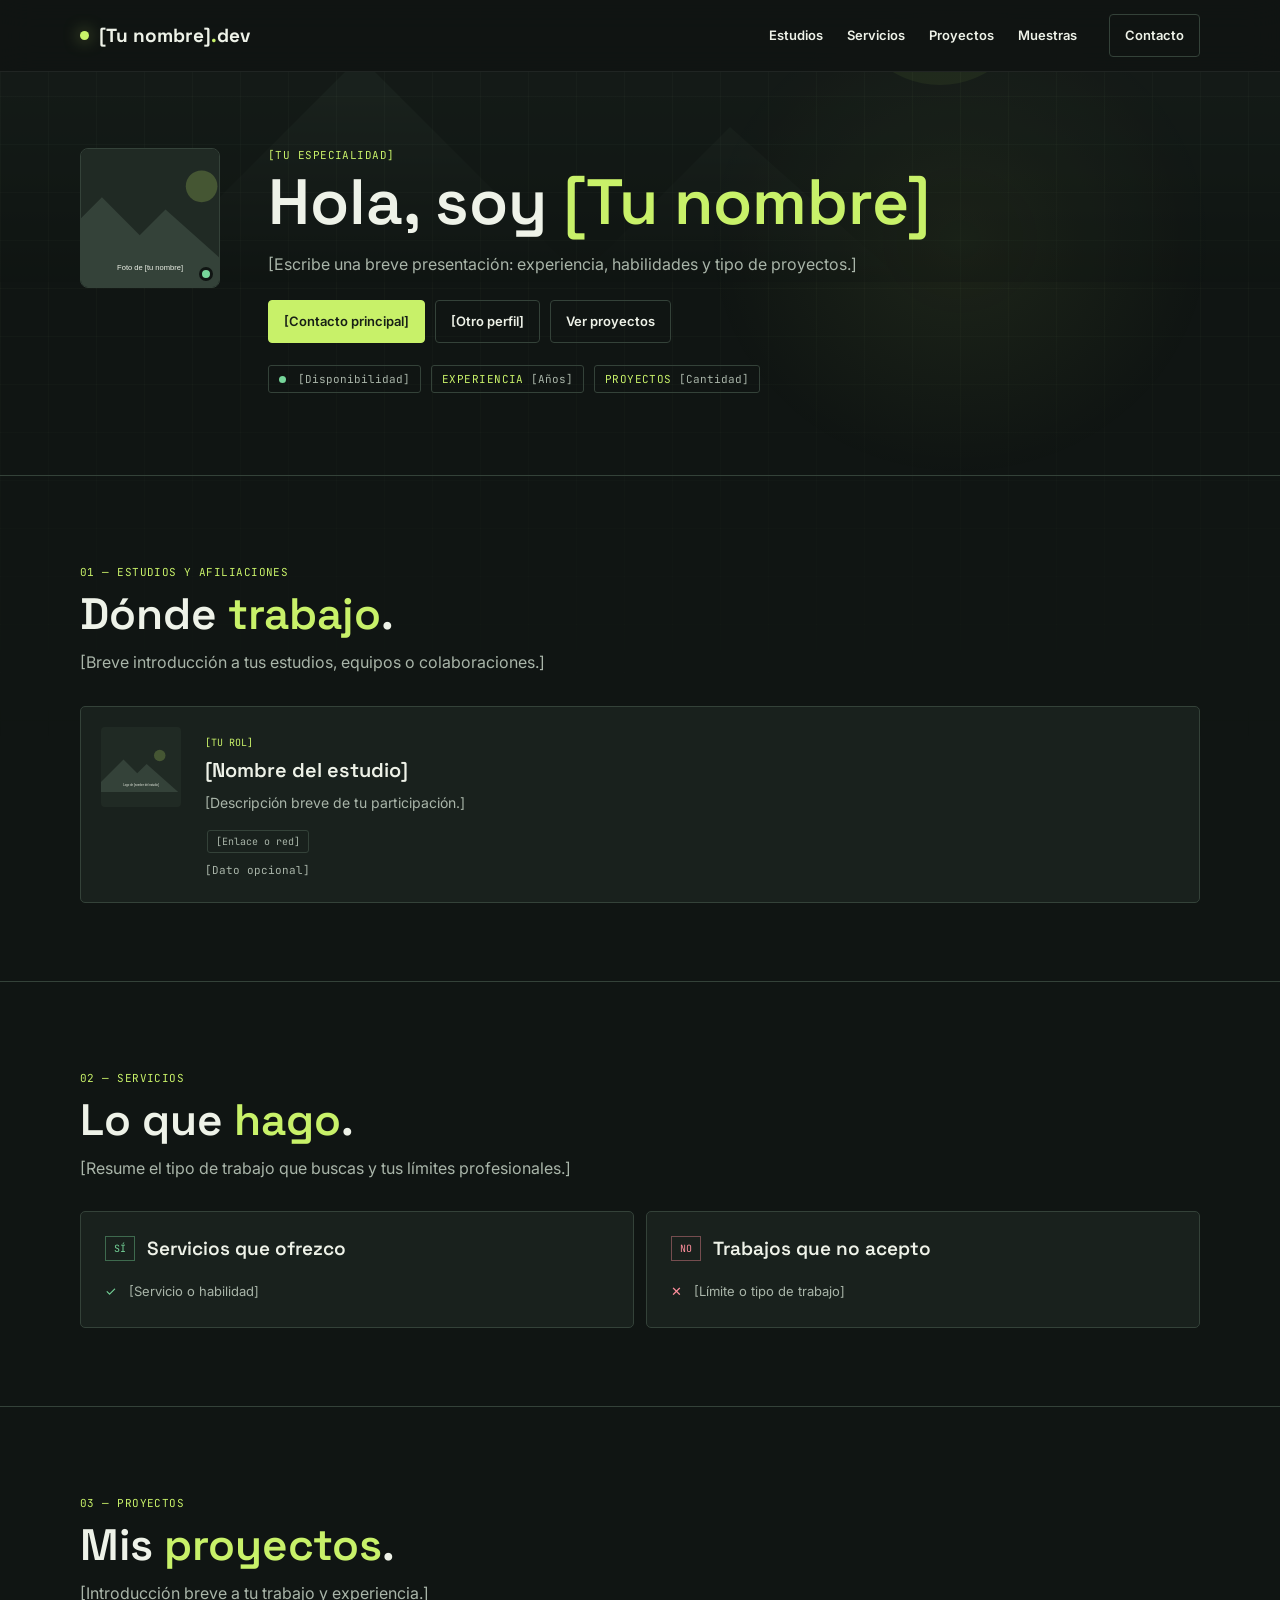
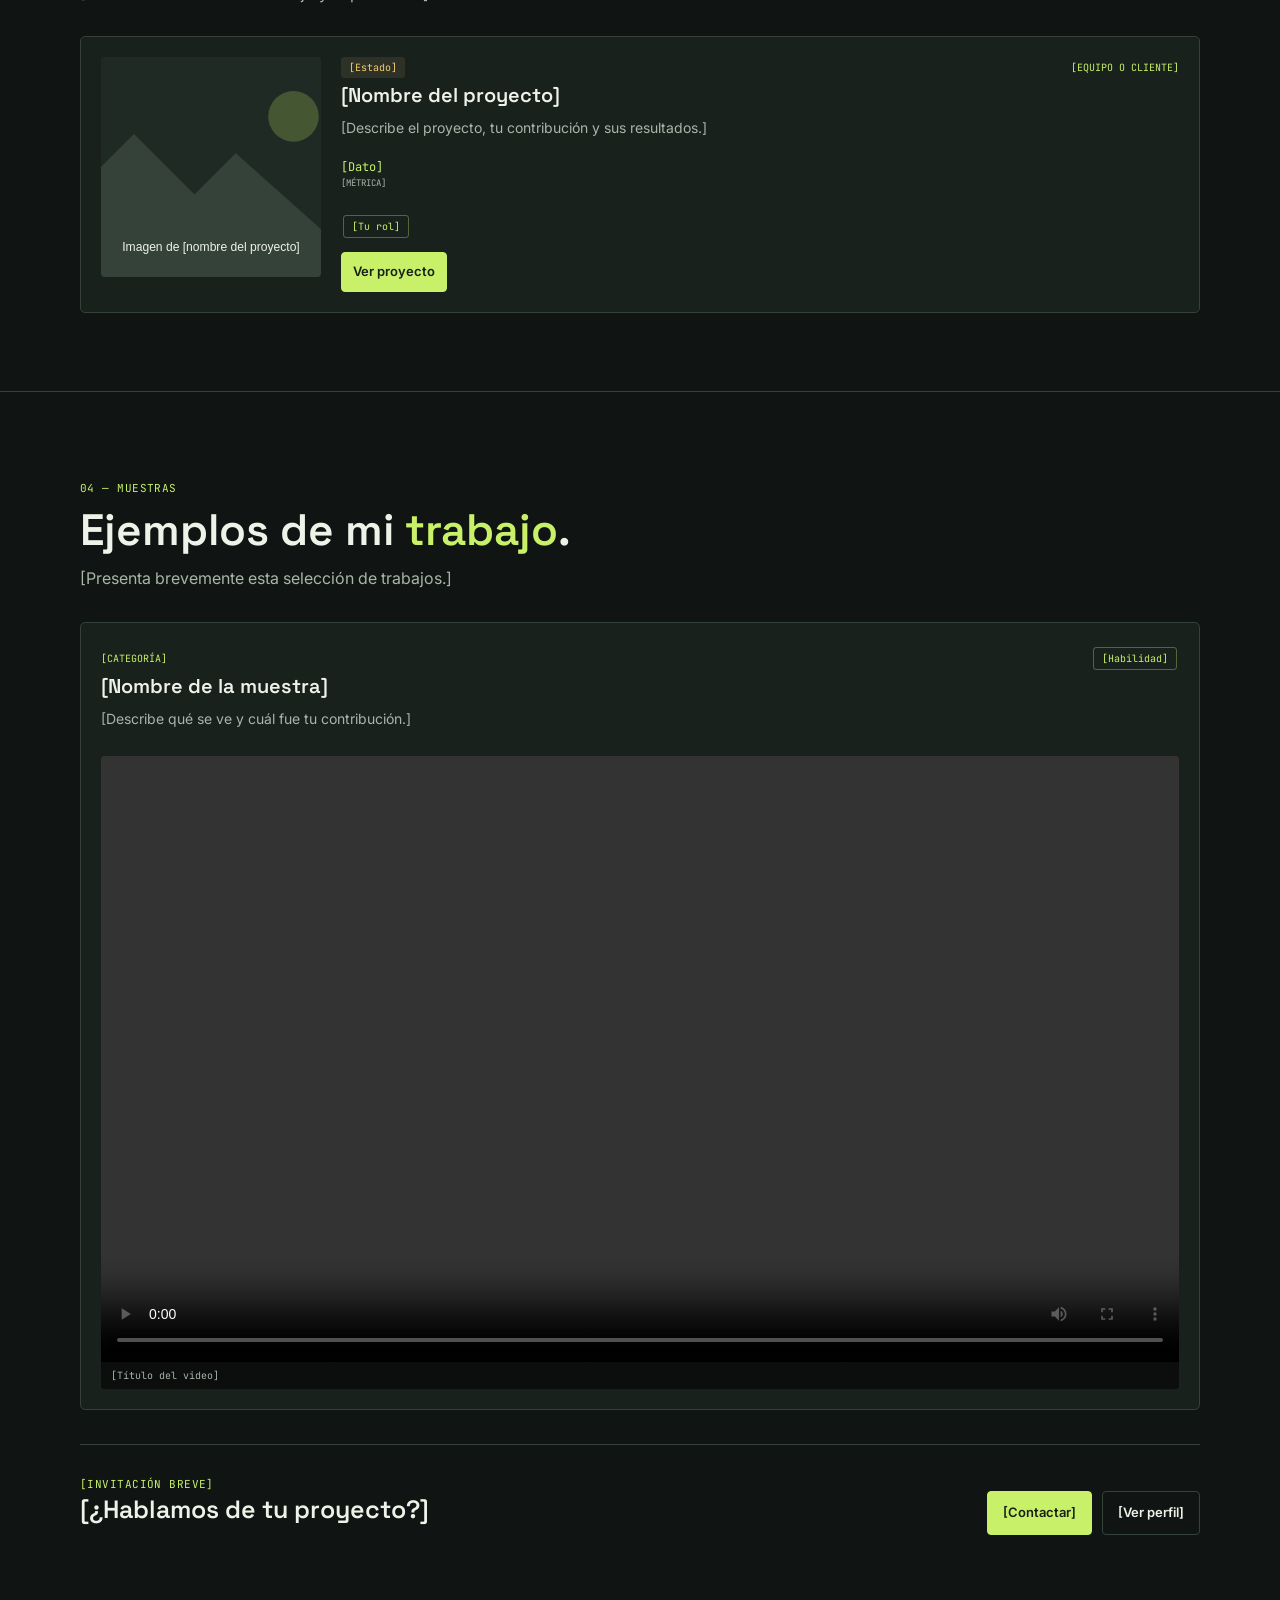
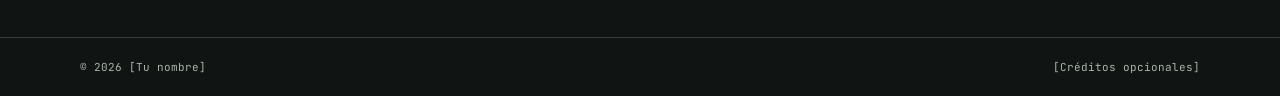
==== commit 99c15b04: "update" ====
--- a/index.html
+++ b/index.html
@@ -1,129 +1,272 @@
-<!doctype html>
+<!DOCTYPE html>
 <html lang="en">
 <head>
-<<<<<<< HEAD
-  <meta charset="UTF-8">
-  <meta name="viewport" content="width=device-width, initial-scale=1">
-  <meta name="description" content="An editable Roblox developer portfolio template. Explore example gameplay systems, project case studies, and a commission brief builder.">
-  <meta name="theme-color" content="#f6f5ef">
-  <title>YourName — Roblox Developer</title>
-  <link rel="icon" href="assets/mark.svg" type="image/svg+xml">
-  <link rel="stylesheet" href="styles.css">
-  <script src="portfolio.js" defer></script>
-  <script src="app.js" defer></script>
+  <meta charset="utf-8">
+  <meta name="viewport" content="width=device-width, initial-scale=1, viewport-fit=cover">
+  <meta name="theme-color" content="#101513">
+
+  <!-- TITULO DE LA PESTAÑA: puedes cambiar el texto que aparece en el navegador. -->
+  <title>[Tu nombre] | Portafolio</title>
+
+  <link rel="preconnect" href="https://fonts.googleapis.com">
+  <link rel="preconnect" href="https://fonts.gstatic.com" crossorigin>
+  <link href="https://fonts.googleapis.com/css2?family=Inter:wght@300;400;500;600;700&amp;family=Space+Grotesk:wght@400;500;600;700&amp;family=JetBrains+Mono:wght@400;500&amp;display=swap" rel="stylesheet">
+
+    <!-- PALETA: cambia los valores hexadecimales en :root y conserva los nombres de variable.
+      --bg: fondo principal; --panel/--panel2: superficies; --line: bordes;
+      --text/--muted: texto principal/secundario; --lime/--pink: acentos.
+      Si cambias el fondo, actualiza tambien theme-color arriba. Para un tema claro,
+      cambia color-scheme:dark en :root. Revisa que texto y fondo mantengan buen contraste.
+      Rejilla, brillos y algunos fondos con transparencia usan colores directos en CSS;
+      el SVG de imagen de respaldo tambien define colores en el script. Actualizalos aparte
+      si quieres que esos detalles sigan la nueva paleta. -->
+    <style>
+    :root{color-scheme:dark;--bg:#101513;--panel:#19211d;--panel2:#202a24;--line:#344239;--text:#eef2e8;--muted:#a9b5a9;--lime:#c8f169;--pink:#ff8f9c;--mono:"JetBrains Mono",monospace;--display:"Space Grotesk",sans-serif;--body:"Inter",sans-serif}
+    *{box-sizing:border-box}html{scroll-behavior:smooth;scroll-padding-top:90px}body{margin:0;background:var(--bg);color:var(--text);font:16px/1.65 var(--body);-webkit-font-smoothing:antialiased}a{color:inherit;text-decoration:none}a:hover{color:var(--lime)}img,video{display:block;max-width:100%}button{font:inherit}.bg-grid{position:fixed;inset:0;pointer-events:none;z-index:-1;background-image:linear-gradient(#a6c58e0d 1px,transparent 1px),linear-gradient(90deg,#a6c58e0d 1px,transparent 1px);background-size:48px 48px;mask-image:linear-gradient(to bottom,#000,transparent 85%)}.bg-glow{position:fixed;z-index:-1;top:0;right:5%;width:40vw;height:480px;pointer-events:none;background:radial-gradient(ellipse,#c8f16912,transparent 70%)}.container{width:min(1120px,calc(100% - 40px));margin-inline:auto}.nav{position:sticky;z-index:10;top:0;min-height:72px;padding:12px max(20px,calc((100vw - 1120px)/2));display:flex;align-items:center;gap:32px;background:#101513eF;border-bottom:1px solid #ffffff12;backdrop-filter:blur(16px)}.nav__brand{display:flex;align-items:center;gap:10px;font:700 19px var(--display);white-space:nowrap}.dot{width:9px;height:9px;background:var(--lime);border-radius:50%;box-shadow:0 0 16px #c8f16988;display:inline-block}.nav__links{display:flex;align-items:center;gap:24px;margin-left:auto}.nav__link,.nav__cta{font-size:13px;font-weight:600}.nav__cta,.btn{border:1px solid var(--line);padding:10px 15px;border-radius:4px;transition:background .18s,border-color .18s,color .18s}.nav__cta:hover,.btn:hover{border-color:var(--lime);background:#c8f16912}.nav__burger{display:none;margin-left:auto;border:0;background:none;color:var(--text);font-size:22px}.mobile-menu{display:none}.hero{padding:76px 0 82px;border-bottom:1px solid var(--line);position:relative;overflow:hidden}.hero__banner{position:absolute;inset:0 0 auto;height:210px;opacity:.28;overflow:hidden}.hero__banner img{width:100%;height:100%;object-fit:cover}.hero__banner-fade{position:absolute;inset:0;background:linear-gradient(0deg,var(--bg),transparent 90%)}.profile{position:relative;display:grid;grid-template-columns:154px 1fr;gap:34px;align-items:start}.profile__avatar-wrap{position:relative;width:140px;aspect-ratio:1}.profile__avatar{width:100%;height:100%;object-fit:cover;border-radius:8px;background:var(--panel);border:1px solid var(--line)}.profile__status{position:absolute;right:7px;bottom:7px;width:14px;height:14px;border:3px solid var(--bg);border-radius:50%;background:#76d69a}.eyebrow,.meta-key{font:11px var(--mono);letter-spacing:.04em;text-transform:uppercase;color:var(--lime)}.profile__info .eyebrow{margin:0 0 8px}.profile__name{font:600 clamp(38px,6vw,64px)/1.02 var(--display);margin:0;letter-spacing:0}.gradient-text{color:var(--lime)}.profile__bio,.section-lead{max-width:720px;color:var(--muted)}.profile__bio a,.showcase__desc a{color:var(--lime);text-decoration:underline;text-underline-offset:3px}.profile__cta,.profile__meta,.cta-strip__actions{display:flex;flex-wrap:wrap;gap:10px;margin-top:22px}.btn{display:inline-flex;align-items:center;justify-content:center;gap:9px;font-weight:600;font-size:13px}.btn svg{width:16px;height:16px}.btn-primary{background:var(--lime);color:#182016;border-color:var(--lime)}.btn-primary:hover{background:#d9ff91;color:#182016}.btn-ghost{background:transparent}.btn-sm{padding:8px 11px}.meta-pill{padding:6px 10px;border:1px solid var(--line);border-radius:3px;color:var(--muted);font:11px var(--mono)}.dot--green{background:#76d69a;box-shadow:none;width:7px;height:7px;margin-right:5px}.meta-key{color:var(--lime)}section{padding:78px 0;border-bottom:1px solid var(--line)}.section-title{font:600 clamp(30px,4vw,44px)/1.12 var(--display);letter-spacing:0;margin:6px 0}.section-lead{margin:10px 0 30px}.studios-grid,.works-grid,.showcase-grid{display:grid;grid-template-columns:repeat(2,minmax(0,1fr));gap:12px}.studio,.work,.showcase,.approach{background:var(--panel);border:1px solid var(--line);border-radius:5px;overflow:hidden}.studio{display:grid;grid-template-columns:86px 1fr;padding:20px;gap:18px;transition:border-color .2s,transform .2s}.studio:hover,.work:hover,.showcase:hover{border-color:#82936f;transform:translateY(-2px)}.studio--feature{grid-column:span 2}.studio__logo{width:80px;height:80px;background:var(--panel2);border-radius:4px;overflow:hidden;display:grid;place-items:center}.studio__logo img{width:100%;height:100%;object-fit:contain}.studio__role,.work__group{font:10px var(--mono);text-transform:uppercase;color:var(--lime)}.studio__name,.work__title,.showcase__title{font:600 20px/1.25 var(--display);margin:5px 0}.studio__desc,.work__desc,.showcase__desc{font-size:14px;color:var(--muted);margin:8px 0}.studio__footer{margin-top:12px}.chip,.role-chip{display:inline-block;border:1px solid var(--line);padding:4px 8px;border-radius:3px;font:10px var(--mono);color:var(--muted);margin:2px}.studio__members{font:11px var(--mono);color:var(--muted)}.approach-grid{display:grid;grid-template-columns:1fr 1fr;gap:12px}.approach{padding:24px}.approach__head{display:flex;align-items:center;gap:12px}.approach__head h3{margin:0;font:600 19px var(--display)}.approach__badge{font:10px var(--mono);padding:5px 8px;border:1px solid #76d69a66;color:#76d69a}.approach__badge--dont{border-color:#ff8f9c66;color:var(--pink)}.approach__list{padding:0;list-style:none;display:grid;gap:9px;margin:20px 0 0;color:var(--muted);font-size:13px}.check{color:#76d69a;margin-right:8px}.cross{color:var(--pink);margin-right:8px}.work,.showcase{padding:20px;transition:border-color .2s,transform .2s}.work--featured{grid-column:span 2;display:grid;grid-template-columns:220px 1fr;gap:20px}.work__media{aspect-ratio:1;background:var(--panel2);border-radius:4px;overflow:hidden}.work__media img{width:100%;height:100%;object-fit:cover}.work__media--small{width:86px;height:86px;float:right;margin:0 0 12px 12px}.work__top{display:flex;align-items:center;justify-content:space-between;gap:10px}.status-pill{font:10px var(--mono);padding:4px 8px;border-radius:3px;background:#76d69a18;color:#8ce5a9}.status-pill--dev{color:#f3cc75;background:#f3cc7518}.work__stats{display:flex;gap:18px;padding:12px 0;color:var(--lime);font:12px var(--mono)}.stat{display:grid;gap:2px}.stat__lbl{font-size:9px;color:var(--muted);text-transform:uppercase}.work__roles{margin:10px 0}.role-chip--accent{color:var(--lime);border-color:#c8f16955}.work__actions{display:flex;flex-wrap:wrap;gap:8px;margin-top:12px}.showcase--feature{grid-column:span 2}.showcase__head{display:flex;justify-content:space-between;gap:18px}.showcase__head>div:first-child{max-width:760px}.showcase__tag{font:10px var(--mono);text-transform:uppercase;color:var(--lime)}.showcase__tag--personal{color:var(--pink)}.showcase__videos{display:grid;grid-template-columns:1fr;gap:12px;margin-top:18px}.showcase__videos--2{grid-template-columns:repeat(2,minmax(0,1fr))}.showcase__videos--3{grid-template-columns:repeat(3,minmax(0,1fr))}.showcase figure{margin:0;background:#0b0e0c;border-radius:3px;overflow:hidden}.showcase video{width:100%;aspect-ratio:16/9;object-fit:contain;background:#080a09}.showcase figcaption{padding:7px 10px;color:var(--muted);font:10px var(--mono)}.cta-strip{margin-top:34px;padding:24px 0;border-top:1px solid var(--line);display:flex;align-items:center;justify-content:space-between;gap:20px}.cta-strip .eyebrow{margin:0}.cta-strip__title{font:600 25px var(--display);margin:2px 0}.footer{padding:22px 0;color:var(--muted);font:11px var(--mono)}.footer__inner{display:flex;justify-content:space-between;gap:15px}.heart{color:var(--pink)}.reveal{animation:rise .55s both}.reveal:nth-child(2){animation-delay:.06s}.reveal:nth-child(3){animation-delay:.12s}@keyframes rise{from{opacity:0;transform:translateY(12px)}to{opacity:1;transform:translateY(0)}}
+    @media(max-width:760px){.nav{gap:12px}.nav__links{display:none}.nav__cta{margin-left:auto}.nav__burger{display:block}.mobile-menu{position:fixed;z-index:9;top:72px;left:0;right:0;padding:16px 20px;background:#101513f5;border-bottom:1px solid var(--line);display:none;grid-template-columns:1fr 1fr;gap:12px}.mobile-menu.is-open{display:grid}.mobile-menu a{padding:10px;border:1px solid var(--line);font-size:13px}.profile{grid-template-columns:90px 1fr;gap:18px}.profile__avatar-wrap{width:88px}.profile__name{font-size:40px}.hero{padding:54px 0}.studios-grid,.works-grid,.showcase-grid{grid-template-columns:1fr}.studio--feature,.work--featured,.showcase--feature{grid-column:auto}.work--featured{grid-template-columns:1fr}.work--featured .work__media{width:100%;aspect-ratio:16/9}.approach-grid{grid-template-columns:1fr}.showcase__videos--3{grid-template-columns:1fr 1fr}.cta-strip{align-items:flex-start;flex-direction:column}.footer__inner{flex-direction:column}.showcase__head{flex-direction:column}}
+    @media(max-width:460px){.container{width:min(100% - 28px,1120px)}.nav{padding-inline:14px}.nav__cta{font-size:11px;padding:8px 10px}.profile{grid-template-columns:1fr}.profile__avatar-wrap{width:84px}.profile__name{font-size:38px}.showcase__videos--2,.showcase__videos--3{grid-template-columns:1fr}section{padding:58px 0}.studio{grid-template-columns:58px 1fr;padding:14px;gap:12px}.studio__logo{width:56px;height:56px}.studio__name{font-size:17px}}
+    @media(prefers-reduced-motion:reduce){*,*::before,*::after{scroll-behavior:auto!important;animation-duration:.01ms!important;transition-duration:.01ms!important}}
+  </style>
 </head>
 <body>
-  <a class="skip-link" href="#main">Skip to content</a>
-  <header class="site-header">
-    <div class="container header-inner">
-      <a class="brand" href="#" aria-label="Back to home"><span class="brand-mark" aria-hidden="true"></span><span data-profile="name">YourName</span><span class="brand-suffix">.dev</span></a>
-      <button class="menu-toggle" aria-expanded="false" aria-controls="navigation">Menu <span aria-hidden="true">☰</span></button>
-      <nav id="navigation" aria-label="Main navigation">
-        <a href="#work">Work</a><a href="#expertise">Expertise</a><a href="#about">About</a>
-        <a class="nav-contact" href="#contact">Let's talk <span aria-hidden="true">↗</span></a>
-      </nav>
+  <div class="bg-grid" aria-hidden="true"></div>
+  <div class="bg-glow" aria-hidden="true"></div>
+
+  <!-- NAVEGACION: cambia los nombres; conserva los destinos # de cada sección en ambos menús. -->
+  <nav class="nav" aria-label="Navegación principal">
+    <a href="#top" class="nav__brand">
+      <span class="dot"></span>
+      <span>[Tu nombre]<span class="gradient-text">.</span>dev</span>
+    </a>
+    <div class="nav__links">
+      <a class="nav__link" href="#studios">Estudios</a>
+      <a class="nav__link" href="#approach">Servicios</a>
+      <a class="nav__link" href="#works">Proyectos</a>
+      <a class="nav__link" href="#showcases">Muestras</a>
+    </div>
+    <a class="nav__cta" href="#contact">Contacto</a>
+    <button type="button" class="nav__burger" aria-label="Abrir menú" aria-expanded="false">☰</button>
+  </nav>
+
+  <div class="mobile-menu" hidden>
+    <a href="#studios">Estudios</a>
+    <a href="#approach">Servicios</a>
+    <a href="#works">Proyectos</a>
+    <a href="#showcases">Muestras</a>
+    <a href="#contact">Contacto</a>
+  </div>
+
+  <!-- PERFIL: sustituye los campos entre corchetes, enlaces y rutas de imagen. -->
+  <header id="top" class="hero hero--compact">
+    <div class="hero__banner" aria-hidden="true">
+      <img src="assets/images/TU-BANNER.jpg" alt="">
+      <div class="hero__banner-fade"></div>
+    </div>
+    <div class="container">
+      <div class="profile">
+        <div class="profile__avatar-wrap">
+          <img class="profile__avatar" src="assets/images/TU-FOTO.jpg" alt="Foto de [tu nombre]">
+          <span class="profile__status" title="[Disponibilidad]"></span>
+        </div>
+        <div class="profile__info">
+          <p class="eyebrow">[Tu especialidad]</p>
+          <h1 class="profile__name font-display">Hola, soy <span class="gradient-text">[Tu nombre]</span></h1>
+          <p class="profile__bio">[Escribe una breve presentación: experiencia, habilidades y tipo de proyectos.]</p>
+          <div class="profile__cta">
+            <a class="btn btn-primary" href="[ENLACE DE CONTACTO]">[Contacto principal]</a>
+            <a class="btn btn-ghost" href="[ENLACE DE PERFIL]">[Otro perfil]</a>
+            <a class="btn btn-ghost" href="#works">Ver proyectos</a>
+          </div>
+          <div class="profile__meta">
+            <div class="meta-pill"><span class="dot dot--green"></span> [Disponibilidad]</div>
+            <div class="meta-pill"><span class="meta-key">experiencia</span> [Años]</div>
+            <div class="meta-pill"><span class="meta-key">proyectos</span> [Cantidad]</div>
+          </div>
+        </div>
+      </div>
     </div>
   </header>
-  <main id="main">
-    <section class="hero container" aria-labelledby="hero-title">
-      <div class="hero-copy">
-        <div class="eyebrow"><span class="tiny-square"></span> INDEPENDENT ROBLOX DEVELOPER</div>
-        <h1 id="hero-title">Good games.<br>Great <span class="serif">systems.</span></h1>
-        <p class="hero-description" data-profile="intro">From the first interaction to the systems behind it. Thoughtful Luau scripting for worlds worth playing.</p>
-        <div class="hero-actions"><a class="button button-dark" href="#work">Explore my work <span aria-hidden="true">↗</span></a><a class="text-link" href="#contact">Have a project in mind? <span aria-hidden="true">→</span></a></div>
-        <div class="hero-note"><span class="status-dot"></span><span data-profile="availability">Portfolio template · make it yours</span></div>
-      </div>
-      <div class="playground" aria-label="Interactive illustration of a game loop">
-        <div class="playground-top"><span><span class="status-dot"></span> THE SYSTEMS PLAYGROUND</span><span class="mono">01 / 03</span></div>
-        <div class="world-wrap">
-          <div class="world-coordinate mono" aria-hidden="true">WORLD_01<br>X: 024 · Y: 008</div>
-          <img class="world-art" src="assets/world.svg" alt="An original isometric illustration of floating platforms, trees, a player, and a reward chest" width="640" height="480">
-          <div class="world-label label-player"><span class="label-dot"></span><span id="world-label">Player spawned</span></div>
-          <span class="world-label label-server"><span class="tiny-square"></span> Server logic</span>
-          <span class="compass mono" aria-hidden="true">Y ↑<br>↙ X &nbsp; Z ↘</span>
-        </div>
-        <div class="playground-bottom">
-          <div><span class="micro-label">INTERACTIVE CONCEPT</span><p id="demo-status" aria-live="polite">Every great game starts with a loop.</p></div>
-          <button id="play-demo" class="play-button" aria-label="Run the browser game loop demo"><span aria-hidden="true">▶</span> Run demo</button>
-        </div>
-        <div class="demo-track" aria-label="Game loop steps"><span class="current">01 Spawn</span><span>02 Quest</span><span>03 Reward</span></div>
-      </div>
-    </section>
-    <div class="stack-strip"><div class="container"><span class="micro-label">THE TOOLKIT</span><span>Luau <span class="stack-symbol">⌘</span></span><span>Roblox Studio <span class="stack-symbol">◇</span></span><span>Rojo <span class="stack-symbol">↔</span></span><span>Git <span class="stack-symbol">⑂</span></span><span class="stack-note">Small details. Better experiences.</span></div></div>
-
-    <section class="section container" id="work" aria-labelledby="work-title">
-      <div class="section-top"><div><p class="eyebrow">01 / SELECTED WORK</p><h2 id="work-title">A little code.<br>A lot of <span class="serif">possibilities.</span></h2></div><p class="section-intro">A closer look at the systems behind the play.<br> <span id="sample-notice">Illustrative projects — replace with your own work.</span></p></div>
-      <div class="work-toolbar"><div class="filters" role="group" aria-label="Filter projects"><button class="filter active" data-filter="all" aria-pressed="true">All work <span id="all-count">3</span></button><button class="filter" data-filter="gameplay" aria-pressed="false">Gameplay</button><button class="filter" data-filter="ai" aria-pressed="false">NPCs & AI</button><button class="filter" data-filter="ui" aria-pressed="false">UI & Systems</button></div><span id="project-count" class="mono" role="status">03 PROJECTS</span></div>
-      <div id="projects" class="project-grid"></div>
-      <noscript><p>Enable JavaScript to browse the example project cards and use the brief builder. This template includes a quest framework, a round system, and an inventory example.</p></noscript>
-      <div class="work-footnote"><span aria-hidden="true">↳</span> More than a thumbnail: open a project to explore its scope, approach, and evidence.</div>
-    </section>
-
-    <section class="expertise-section" id="expertise" aria-labelledby="expertise-title"><div class="container expertise-layout">
-      <div class="expertise-heading"><p class="eyebrow">02 / WHAT I BUILD</p><h2 id="expertise-title">The logic behind<br>the <span class="serif">good stuff.</span></h2><p>Gameplay that feels right.<br>Systems that make sense.</p><a class="text-link" href="#contact">Let's find your project's fit <span aria-hidden="true">↗</span></a></div>
-      <div class="service-list">
-        <article><span class="service-number">01</span><div><h3>Gameplay & interactions</h3><p>Game loops, progression, quests, and the little interactions that bring a world to life.</p><span class="service-tags">GAME LOOPS / QUESTS / PROGRESSION</span></div><span class="service-icon" aria-hidden="true">↗</span></article>
-        <article><span class="service-number">02</span><div><h3>NPCs & world systems</h3><p>Characters with a purpose. State-driven behavior, dialogue, and responsive world interactions.</p><span class="service-tags">STATE MACHINES / DIALOGUE / PATHFINDING</span></div><span class="service-icon" aria-hidden="true">↗</span></article>
-        <article><span class="service-number">03</span><div><h3>Interfaces & foundations</h3><p>Connect what players see to what the game does, with clear client and server responsibilities.</p><span class="service-tags">UI LOGIC / INVENTORY / CLIENT–SERVER</span></div><span class="service-icon" aria-hidden="true">↗</span></article>
-      </div>
-    </div></section>
-
-    <section class="section container about-layout" id="about" aria-labelledby="about-title">
-      <div class="about-visual"><div class="code-top"><span><i></i><i></i><i></i></span><span>developer.luau</span><span>Luau</span></div><pre aria-label="Illustrative developer profile"><code><span class="code-comment">-- A little about the builder</span>
-<span class="code-keyword">local</span> Developer = {
-  name = <span class="code-string" id="code-name">"YourName"</span>,
-  platform = <span class="code-string">"Roblox"</span>,
-  focus = {
-    <span class="code-string">"Thoughtful gameplay"</span>,
-    <span class="code-string">"Clear architecture"</span>,
-    <span class="code-string">"The small details"</span>,
-  },
-}
-
-<span class="code-keyword">return</span> Developer</code></pre><div class="code-bottom"><span class="status-dot"></span> Built with intention.<span class="mono">Ln 14, Col 1</span></div></div>
-      <div class="about-copy"><p class="eyebrow">03 / BEHIND THE CODE</p><h2 id="about-title">A builder's mindset.<br>A player's <span class="serif">perspective.</span></h2><p data-profile="about">Hi, I'm YourName. I turn game ideas into playable systems on Roblox. I care about how an interaction feels, how the code fits together, and how easy it is to keep building.</p><p data-profile="approach">My approach is simple: understand the game, define the scope, and make progress visible. A good handoff should make the next step easier.</p><div id="profile-links" class="profile-links"></div><span class="small-note" id="about-template-note">Sample bio · add your story, specialties, and profile links.</span></div>
-    </section>
-
-    <section class="container process-section" aria-labelledby="process-title"><div class="process-heading"><p class="eyebrow">04 / THE PROCESS</p><h2 id="process-title">From “what if” to <span class="serif">let's play.</span></h2></div><div class="process-grid"><article><span>01 — DISCOVER</span><h3>Start with the idea.</h3><p>Talk through your game, the system you need, and what a successful result looks like.</p></article><article><span>02 — DEFINE</span><h3>Make the scope clear.</h3><p>Agree on deliverables, milestones, budget, and the parts that are out of scope.</p></article><article><span>03 — BUILD</span><h3>See it come together.</h3><p>Review playable progress, share feedback, and test the important edge cases.</p></article><article><span>04 — HANDOFF</span><h3>Keep building.</h3><p>Receive the agreed source files, setup notes, and an explanation of how the pieces fit.</p></article></div></section>
-
-    <section id="contact" class="contact-section" aria-labelledby="contact-title"><div class="container contact-layout"><div class="contact-copy"><p class="eyebrow">05 / YOUR NEXT PROJECT</p><h2 id="contact-title">Have a world<br>in <span class="serif">mind?</span></h2><p>Let's figure out what makes it work.<br>Start with a few details about your idea.</p><div id="contact-channels"><span class="contact-placeholder">Your contact details go here.</span></div><div class="contact-note"><span aria-hidden="true">↗</span><span>A clear brief is the start of a good collaboration.</span></div></div>
-      <form id="brief-form" class="brief-form"><div class="form-heading"><h3>A good place to start</h3><span class="mono">PROJECT BRIEF</span></div><div class="form-row"><label>Your name or handle<input name="name" autocomplete="nickname" placeholder="How should I call you?" maxlength="100" required></label><label>Project type<select name="type"><option>Gameplay system</option><option>NPCs & AI</option><option>UI & inventory</option><option>Existing project support</option><option>Something else</option></select></label></div><label>What are you building?<textarea name="details" rows="3" placeholder="The idea, the system you need, and what it should do…" minlength="20" maxlength="2000" required></textarea></label><div class="form-row"><label>Budget <span class="optional">(optional)</span><input name="budget" placeholder="Amount + currency" maxlength="100"></label><label>Timeline <span class="optional">(optional)</span><input name="timeline" placeholder="A date, or flexible" maxlength="100"></label></div><button class="button button-lime" type="submit">Prepare project brief <span aria-hidden="true">↗</span></button><p class="form-disclaimer">Creates a brief to copy or download. Nothing is sent or stored.</p><div id="brief-result" hidden><label>Your brief<textarea id="brief-output" rows="7" readonly></textarea></label><div class="brief-actions"><button type="button" id="copy-brief" class="small-button">Copy brief</button><button type="button" id="download-brief" class="small-button">Download .txt</button><a id="email-brief" class="small-button" hidden>Open email draft ↗</a></div><p id="brief-feedback" role="status"></p></div></form>
-    </div></section>
-  </main>
-  <footer class="container site-footer"><a class="brand" href="#"><span class="brand-mark" aria-hidden="true"></span><span data-profile="name">YourName</span><span class="brand-suffix">.dev</span></a><span>Made for the next great idea.</span><a href="#main">Back to top ↑</a></footer>
-  <div class="template-bar" id="template-bar"><span>EDITABLE PORTFOLIO TEMPLATE</span><span>Sample projects & copy · original concept illustrations</span></div>
-  <dialog id="project-dialog" aria-labelledby="dialog-title"><button type="button" class="dialog-close" aria-label="Close project details">×</button><p class="eyebrow" id="dialog-category"></p><h2 id="dialog-title"></h2><p id="dialog-summary"></p><div id="dialog-body"></div><div id="dialog-links" class="dialog-links"></div><p class="dialog-note" id="dialog-note"></p></dialog>
-=======
-  <meta charset="utf-8">
-  <meta name="viewport" content="width=device-width, initial-scale=1">
-  <meta name="theme-color" content="#101421">
-  <meta name="color-scheme" content="dark">
-  <meta name="description" content="Weirdtions — Roblox programmer focused on backend systems.">
-  <title>Roblox scripting &amp; game systems | Weirdtions</title>
-  <link rel="icon" type="image/jpeg" href="./assets/avatar.jpg">
-  <link rel="preload" as="font" href="./assets/plex-sans.woff2" type="font/woff2" crossorigin>
-  <link rel="stylesheet" href="./styles.css">
-  <link rel="stylesheet" href="./theme.css">
-  <script src="./content.js" defer></script>
-  <script src="./projects.js" defer></script>
-  <script src="./app.js" defer></script>
-</head>
-<body class="home" data-page="home">
-  <a class="skip-link" href="#main">Skip to content</a>
-  <header class="site-header" id="site-header">
-      <div class="container nav-inner"><div class="brand-side"><a class="brand" href="./index.html" aria-label="Weirdtions home">Weirdtions<span class="brand-star" aria-hidden="true">✦</span></a></div>
-      <nav class="desktop-nav" aria-label="Main navigation"><a class="nav-link"  href="./portfolio/index.html">Portfolio</a><a class="nav-link"  href="./services/index.html">Services</a><a class="nav-link"  href="./about/index.html">About</a><a class="nav-link"  href="./faq/index.html">FAQ</a>
-      <button class="hire-link" data-contact><svg class="discord-icon" viewBox="0 0 24 24" fill="currentColor" aria-hidden="true"><path d="M19.7 5.1a18 18 0 0 0-4.4-1.4l-.5 1a16 16 0 0 0-5.6 0l-.5-1a18 18 0 0 0-4.4 1.4C1.5 9.2.7 13.2 1.1 17.1a18 18 0 0 0 5.4 2.7l1.1-1.9-1.7-.8.4-.3a13 13 0 0 0 11.4 0l.4.3-1.7.8 1.1 1.9a18 18 0 0 0 5.4-2.7c.5-4.5-.8-8.4-3.2-12ZM8.5 14.6c-1 0-1.7-.9-1.7-2s.7-2 1.7-2 1.8.9 1.7 2c0 1.1-.7 2-1.7 2Zm7 0c-1 0-1.7-.9-1.7-2s.7-2 1.7-2 1.8.9 1.7 2c0 1.1-.7 2-1.7 2Z"/></svg><span>Say hello</span></button><button class="menu-toggle" aria-label="Open menu" aria-controls="mobile-menu" aria-expanded="false"><svg viewBox="0 0 24 24" fill="none" stroke="currentColor" stroke-width="1.5" aria-hidden="true"><path d="M3 6h18M3 12h18M3 18h18"/></svg></button></nav></div></header>
-  <main id="main" tabindex="-1"><section class="studio-hero"><div class="container studio-hero-grid"><div class="studio-intro"><p class="hero-kicker"><span aria-hidden="true"></span>Roblox programmer</p><h1><span class="hero-greeting">Hi, I&#39;m</span><span class="hero-name">Weirdtions<span class="name-period">.</span></span></h1><div class="hero-writing"><p>I write code for Roblox games, mostly on the backend.</p><p>I like working from a GDD. Send yours over and we can talk about the systems your game needs.</p></div><div class="hero-actions"><button class="button hero-button" data-contact><svg class="discord-icon" viewBox="0 0 24 24" fill="currentColor" aria-hidden="true"><path d="M19.7 5.1a18 18 0 0 0-4.4-1.4l-.5 1a16 16 0 0 0-5.6 0l-.5-1a18 18 0 0 0-4.4 1.4C1.5 9.2.7 13.2 1.1 17.1a18 18 0 0 0 5.4 2.7l1.1-1.9-1.7-.8.4-.3a13 13 0 0 0 11.4 0l.4.3-1.7.8 1.1 1.9a18 18 0 0 0 5.4-2.7c.5-4.5-.8-8.4-3.2-12ZM8.5 14.6c-1 0-1.7-.9-1.7-2s.7-2 1.7-2 1.8.9 1.7 2c0 1.1-.7 2-1.7 2Zm7 0c-1 0-1.7-.9-1.7-2s.7-2 1.7-2 1.8.9 1.7 2c0 1.1-.7 2-1.7 2Z"/></svg><span>Send me your GDD</span><span class="sr-only"> on Discord</span></button><a class="button ghost" href="./portfolio/index.html">Explore the portfolio <span aria-hidden="true">↗</span></a></div><dl class="hero-facts"><div><dt>My focus</dt><dd>Backend systems</dd></div><div><dt>Best place to start</dt><dd>Your GDD</dd></div></dl></div>
-      <aside class="focus-board" aria-labelledby="focus-title"><div class="focus-art"><img src="./assets/avatar.jpg" alt="Weirdtions avatar" width="568" height="568"><span>Server-side / Roblox</span></div><div class="focus-content"><header><h2 id="focus-title">Backend work</h2><p>The kind of work I&#39;d like to take on.</p></header><ul><li><h3>Player systems</h3><p>Data, inventories &amp; progression</p></li><li><h3>Game logic</h3><p>States, rules &amp; game flow</p></li><li><h3>System integration</h3><p>Connecting the pieces of a game</p></li></ul><a class="focus-link" href="./services/index.html"><span>How I work</span><span aria-hidden="true">↗</span></a><p class="focus-footnote">Roblox Studio / Luau</p></div></aside></div></section>
-      <nav class="container page-rail" aria-label="Explore the site"><p>Take a look around</p><a href="./portfolio/index.html"><strong>Portfolio<span aria-hidden="true">↗</span></strong><span>Projects &amp; what I built</span></a><a href="./services/index.html"><strong>Services<span aria-hidden="true">↗</span></strong><span>Scope, GDD &amp; getting started</span></a><a href="./about/index.html"><strong>About<span aria-hidden="true">↗</span></strong><span>A bit about me</span></a><a href="./faq/index.html"><strong>FAQ<span aria-hidden="true">↗</span></strong><span>Before we get started</span></a></nav>
-      <section class="studio-section"><div class="container"><div class="studio-heading"><div><p class="section-label">01 / Portfolio</p><h2>Selected work</h2></div><a class="section-link" href="./portfolio/index.html">All work <span aria-hidden="true">↗</span></a></div><div class="project-list home-work"><article class="work-template" aria-label="Empty project template"><div class="template-media" aria-hidden="true"><span class="template-index">01</span><span class="template-corner">16:9</span><span class="template-caption">Empty project template</span></div><div class="template-copy"><p class="eyebrow">Empty project template</p><h3>Your project title</h3><p>A short description of what the project does and what you built.</p><dl><dt>Your contribution</dt><dd>The backend systems you worked on.</dd></dl><p class="template-status">A space for your work.</p></div></article></div></div></section>
-      <section class="studio-section workflow-section"><div class="container"><div class="studio-heading"><div><p class="section-label">02 / GDD</p><h2>Working together</h2></div><a class="section-link" href="./services/index.html">The full process <span aria-hidden="true">↗</span></a></div><ol class="workflow-line"><li><span class="workflow-number">01</span><h3>Send the GDD</h3><p>Share the document, references, and the current state of the game.</p></li><li><span class="workflow-number">02</span><h3>Go through the backend work</h3><p>We&#39;ll go over what the systems need to do and how they connect to the rest of the game.</p></li><li><span class="workflow-number">03</span><h3>Agree on the scope</h3><p>We&#39;ll confirm the requirements, price and timing before starting.</p></li></ol></div></section>
-
-      <section class="container studio-contact-wrap"><div class="studio-contact"><div><p class="section-label">Have something in mind?</p><h2>Got a GDD?</h2><p>Send it over. I&#39;d like to read what you&#39;re building.</p></div><div class="contact-actions"><button class="button" data-contact><svg class="discord-icon" viewBox="0 0 24 24" fill="currentColor" aria-hidden="true"><path d="M19.7 5.1a18 18 0 0 0-4.4-1.4l-.5 1a16 16 0 0 0-5.6 0l-.5-1a18 18 0 0 0-4.4 1.4C1.5 9.2.7 13.2 1.1 17.1a18 18 0 0 0 5.4 2.7l1.1-1.9-1.7-.8.4-.3a13 13 0 0 0 11.4 0l.4.3-1.7.8 1.1 1.9a18 18 0 0 0 5.4-2.7c.5-4.5-.8-8.4-3.2-12ZM8.5 14.6c-1 0-1.7-.9-1.7-2s.7-2 1.7-2 1.8.9 1.7 2c0 1.1-.7 2-1.7 2Zm7 0c-1 0-1.7-.9-1.7-2s.7-2 1.7-2 1.8.9 1.7 2c0 1.1-.7 2-1.7 2Z"/></svg><span>Send me your GDD</span><span class="sr-only"> on Discord</span></button><a href="./services/index.html">See the process <span aria-hidden="true">↗</span></a></div><span class="contact-star" aria-hidden="true">✦</span></div></section></main>
-  <footer class="site-footer" id="site-footer">
-      <div class="container"><div class="studio-footer"><div class="footer-identity"><a class="brand" href="./index.html">Weirdtions<span class="brand-star" aria-hidden="true">✦</span></a><p>Roblox programmer / Backend systems</p></div><div class="footer-pages"><h2>Explore</h2><nav aria-label="Footer"><a href="./portfolio/index.html">Portfolio</a><a href="./services/index.html">Services</a><a href="./about/index.html">About</a><a href="./faq/index.html">FAQ</a></nav></div><div class="footer-reach"><h2>Get in touch</h2><button class="footer-contact" data-contact>weirdtions_ <span aria-hidden="true">↗</span></button><p>Your GDD is welcome.</p></div></div><div class="footer-baseline"><span>Weirdtions / 2026</span><a href="#site-header">Back to top ↑</a></div></div></footer>
-  <noscript><p>Enable JavaScript to open project notes, use filters and copy the Discord username.</p></noscript>
->>>>>>> 3fdc246 (update)
+
+  <!-- 01 · ESTUDIOS: duplica esta ficha por cada estudio o afiliación. -->
+  <section id="studios">
+    <div class="container">
+      <div class="reveal is-visible">
+        <p class="eyebrow">01 — Estudios y afiliaciones</p>
+        <h2 class="section-title">Dónde <span class="gradient-text">trabajo</span>.</h2>
+        <p class="section-lead">[Breve introducción a tus estudios, equipos o colaboraciones.]</p>
+      </div>
+      <div class="studios-grid">
+        <a class="studio studio--feature reveal is-visible" href="[ENLACE DEL ESTUDIO]" target="_blank" rel="noopener">
+          <div class="studio__logo"><img src="assets/images/LOGO-ESTUDIO.png" alt="Logo de [nombre del estudio]"></div>
+          <div class="studio__body">
+            <span class="studio__role">[Tu rol]</span>
+            <h3 class="studio__name">[Nombre del estudio]</h3>
+            <p class="studio__desc">[Descripción breve de tu participación.]</p>
+            <div class="studio__footer">
+              <div class="studio__links"><span class="chip">[Enlace o red]</span></div>
+              <span class="studio__members">[Dato opcional]</span>
+            </div>
+          </div>
+        </a>
+      </div>
+    </div>
+  </section>
+
+  <!-- 02 · SERVICIOS: reemplaza o duplica los puntos de cada lista. -->
+  <section id="approach">
+    <div class="container">
+      <div class="reveal is-visible">
+        <p class="eyebrow">02 — Servicios</p>
+        <h2 class="section-title">Lo que <span class="gradient-text">hago</span>.</h2>
+        <p class="section-lead">[Resume el tipo de trabajo que buscas y tus límites profesionales.]</p>
+      </div>
+      <div class="approach-grid">
+        <div class="approach reveal is-visible">
+          <div class="approach__head">
+            <span class="approach__badge approach__badge--do">SÍ</span>
+            <h3>Servicios que ofrezco</h3>
+          </div>
+          <ul class="approach__list">
+            <li><span class="check">✓</span> [Servicio o habilidad]</li>
+          </ul>
+        </div>
+        <div class="approach reveal is-visible" data-delay="1">
+          <div class="approach__head">
+            <span class="approach__badge approach__badge--dont">NO</span>
+            <h3>Trabajos que no acepto</h3>
+          </div>
+          <ul class="approach__list approach__list--dont">
+            <li><span class="cross">✕</span> [Límite o tipo de trabajo]</li>
+          </ul>
+        </div>
+      </div>
+    </div>
+  </section>
+
+  <!-- 03 · PROYECTOS: duplica la ficha. Usa el ID real de Roblox en data-place-id solo si corresponde. -->
+  <section id="works">
+    <div class="container">
+      <div class="reveal">
+        <p class="eyebrow">03 — Proyectos</p>
+        <h2 class="section-title">Mis <span class="gradient-text">proyectos</span>.</h2>
+        <p class="section-lead">[Introducción breve a tu trabajo y experiencia.]</p>
+      </div>
+      <div class="works-grid">
+        <article class="work work--featured reveal">
+          <div class="work__media">
+            <img src="assets/images/ICONO-PROYECTO.png" alt="Imagen de [nombre del proyecto]">
+          </div>
+          <div class="work__body">
+            <div class="work__top">
+              <span class="status-pill status-pill--dev">[Estado]</span>
+              <span class="work__group">[Equipo o cliente]</span>
+            </div>
+            <h3 class="work__title">[Nombre del proyecto]</h3>
+            <p class="work__desc">[Describe el proyecto, tu contribución y sus resultados.]</p>
+            <div class="work__stats">
+              <div class="stat"><span class="stat__num">[Dato]</span><span class="stat__lbl">[Métrica]</span></div>
+            </div>
+            <div class="work__roles">
+              <span class="role-chip role-chip--accent">[Tu rol]</span>
+            </div>
+            <div class="work__actions">
+              <a class="btn btn-primary btn-sm" href="[ENLACE DEL PROYECTO]" target="_blank" rel="noopener">Ver proyecto</a>
+            </div>
+          </div>
+        </article>
+      </div>
+    </div>
+  </section>
+
+  <!-- 04 · MUESTRAS: duplica la ficha y cambia el video por uno de assets/videos/. -->
+  <section id="showcases">
+    <div class="container">
+      <div class="reveal">
+        <p class="eyebrow">04 — Muestras</p>
+        <h2 class="section-title">Ejemplos de mi <span class="gradient-text">trabajo</span>.</h2>
+        <p class="section-lead">[Presenta brevemente esta selección de trabajos.]</p>
+      </div>
+      <div class="showcase-grid">
+        <article class="showcase showcase--feature reveal">
+          <header class="showcase__head">
+            <div>
+              <span class="showcase__tag showcase__tag--feature">[Categoría]</span>
+              <h3 class="showcase__title">[Nombre de la muestra]</h3>
+              <p class="showcase__desc">[Describe qué se ve y cuál fue tu contribución.]</p>
+            </div>
+            <div class="showcase__roles">
+              <span class="role-chip role-chip--accent">[Habilidad]</span>
+            </div>
+          </header>
+          <div class="showcase__videos">
+            <figure>
+              <video controls preload="metadata" playsinline>
+                <source src="assets/videos/TU-VIDEO.mp4" type="video/mp4">
+              </video>
+              <figcaption>[Título del video]</figcaption>
+            </figure>
+          </div>
+        </article>
+      </div>
+
+      <!-- 05 · CONTACTO: reemplaza los textos y destinos de los botones. -->
+      <div id="contact" class="cta-strip reveal">
+        <div>
+          <p class="eyebrow cta-strip__eyebrow">[Invitación breve]</p>
+          <h3 class="cta-strip__title">[¿Hablamos de tu proyecto?]</h3>
+        </div>
+        <div class="cta-strip__actions">
+          <a class="btn btn-primary" href="[ENLACE DE CONTACTO]">[Contactar]</a>
+          <a class="btn btn-ghost" href="[ENLACE DE PERFIL]">[Ver perfil]</a>
+        </div>
+      </div>
+    </div>
+  </section>
+
+  <!-- 06 · PIE DE PÁGINA: sustituye tu nombre o créditos. -->
+  <footer class="footer">
+    <div class="container footer__inner">
+      <div>© <span id="year">2026</span> [Tu nombre]</div>
+      <div>[Créditos opcionales]</div>
+    </div>
+  </footer>
+
+  <script>
+    const menuButton = document.querySelector('.nav__burger');
+    const mobileMenu = document.querySelector('.mobile-menu');
+    const setMenuOpen = (isOpen) => {
+      menuButton.setAttribute('aria-expanded', String(isOpen));
+      mobileMenu.hidden = !isOpen;
+      mobileMenu.classList.toggle('is-open', isOpen);
+    };
+
+    menuButton.addEventListener('click', () => {
+      setMenuOpen(menuButton.getAttribute('aria-expanded') !== 'true');
+    });
+    mobileMenu.addEventListener('click', (event) => {
+      if (event.target.closest('a')) setMenuOpen(false);
+    });
+    document.querySelector('#year').textContent = new Date().getFullYear();
+
+    document.querySelectorAll('img').forEach((image) => {
+      const showFallback = () => {
+        if (image.classList.contains('image-fallback')) return;
+        const label = image.alt || 'Portfolio image';
+        const svg = `<svg xmlns="http://www.w3.org/2000/svg" viewBox="0 0 640 400"><rect width="640" height="400" fill="#202a24"/><path d="M0 320 180 140l110 110 75-75 275 245H0Z" fill="#344239"/><circle cx="470" cy="108" r="46" fill="#c8f169" fill-opacity=".22"/><text x="50%" y="88%" fill="#eef2e8" font-family="sans-serif" font-size="22" text-anchor="middle">${label.replace(/[&<>"']/g, '')}</text></svg>`;
+        image.src = `data:image/svg+xml,${encodeURIComponent(svg)}`;
+        image.classList.add('image-fallback');
+      };
+
+      image.addEventListener('error', showFallback, { once: true });
+      if (image.complete && image.naturalWidth === 0) showFallback();
+    });
+
+    document.querySelectorAll('video').forEach((video) => {
+      video.addEventListener('error', () => {
+        video.controls = false;
+        video.insertAdjacentHTML('afterend', '<p class="media-fallback">Video preview unavailable</p>');
+      }, { once: true });
+    });
+  </script>
 </body>
-</html>
+</html>
